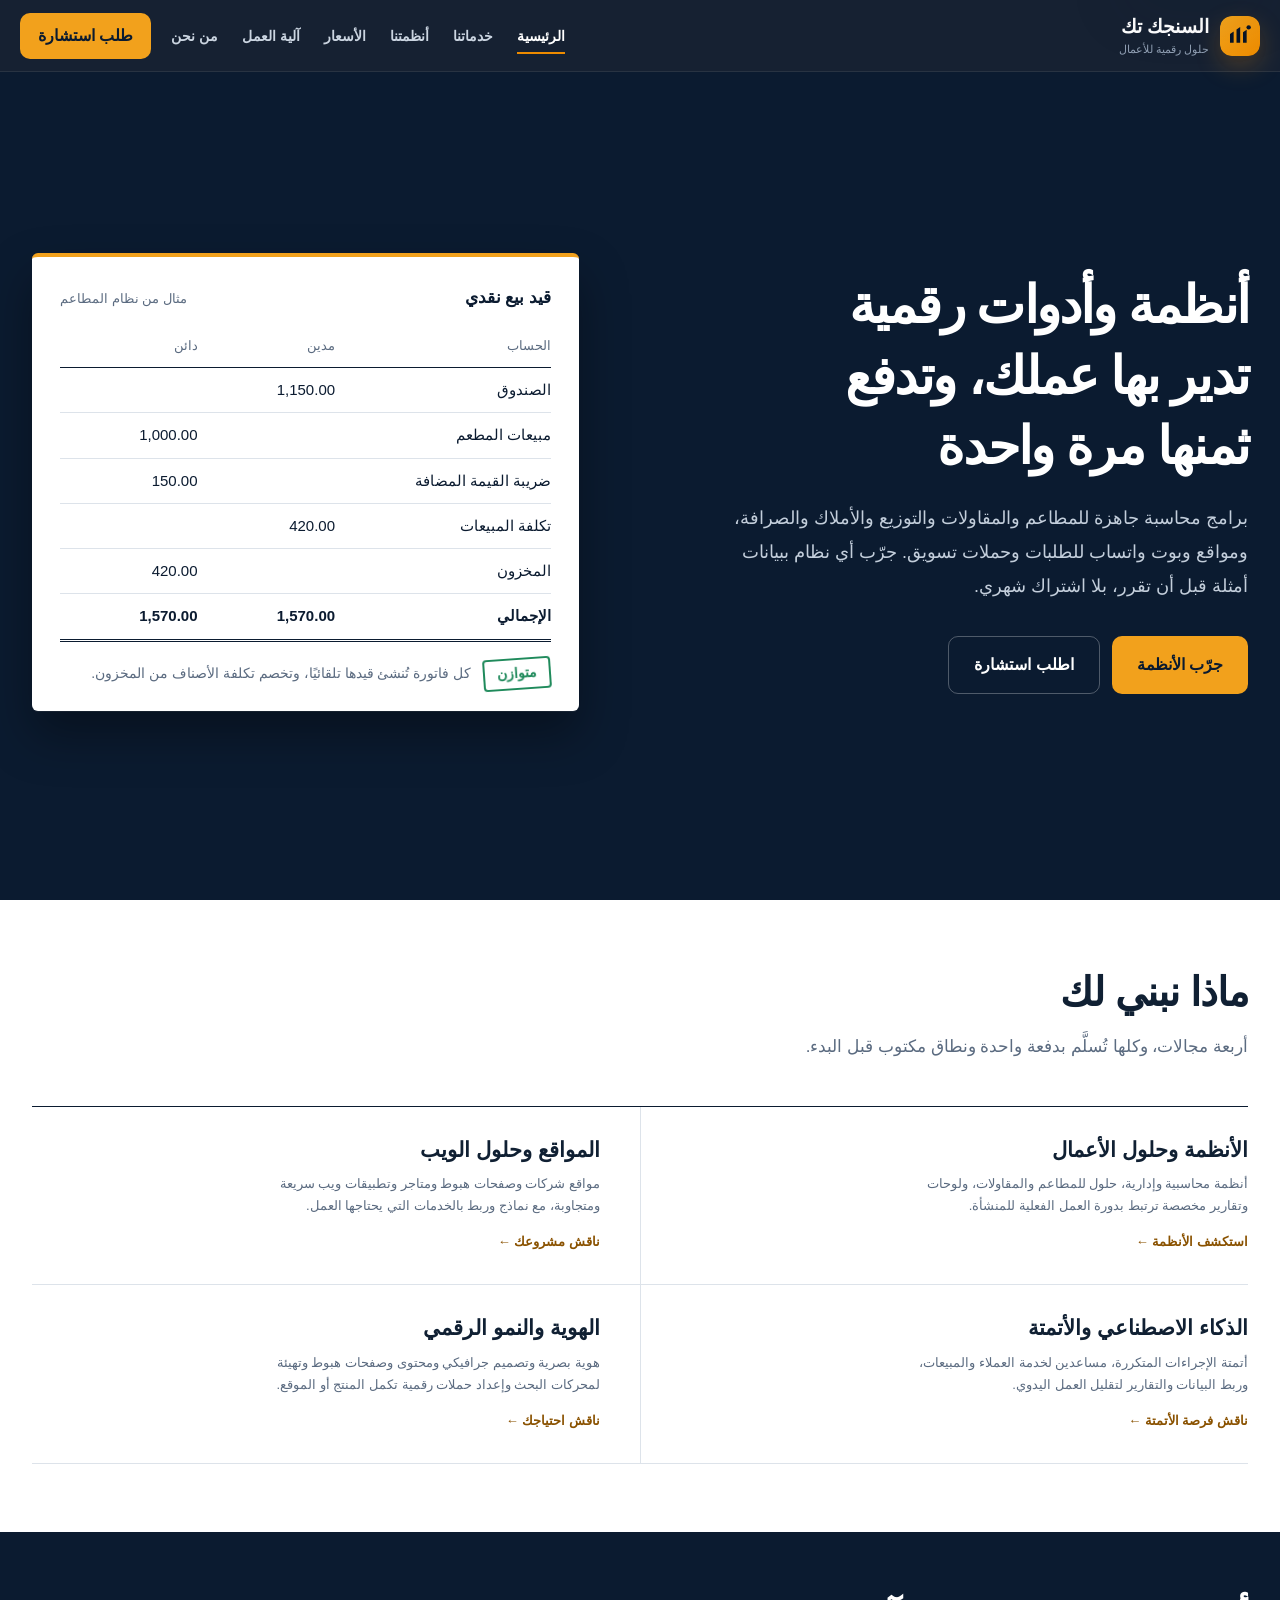
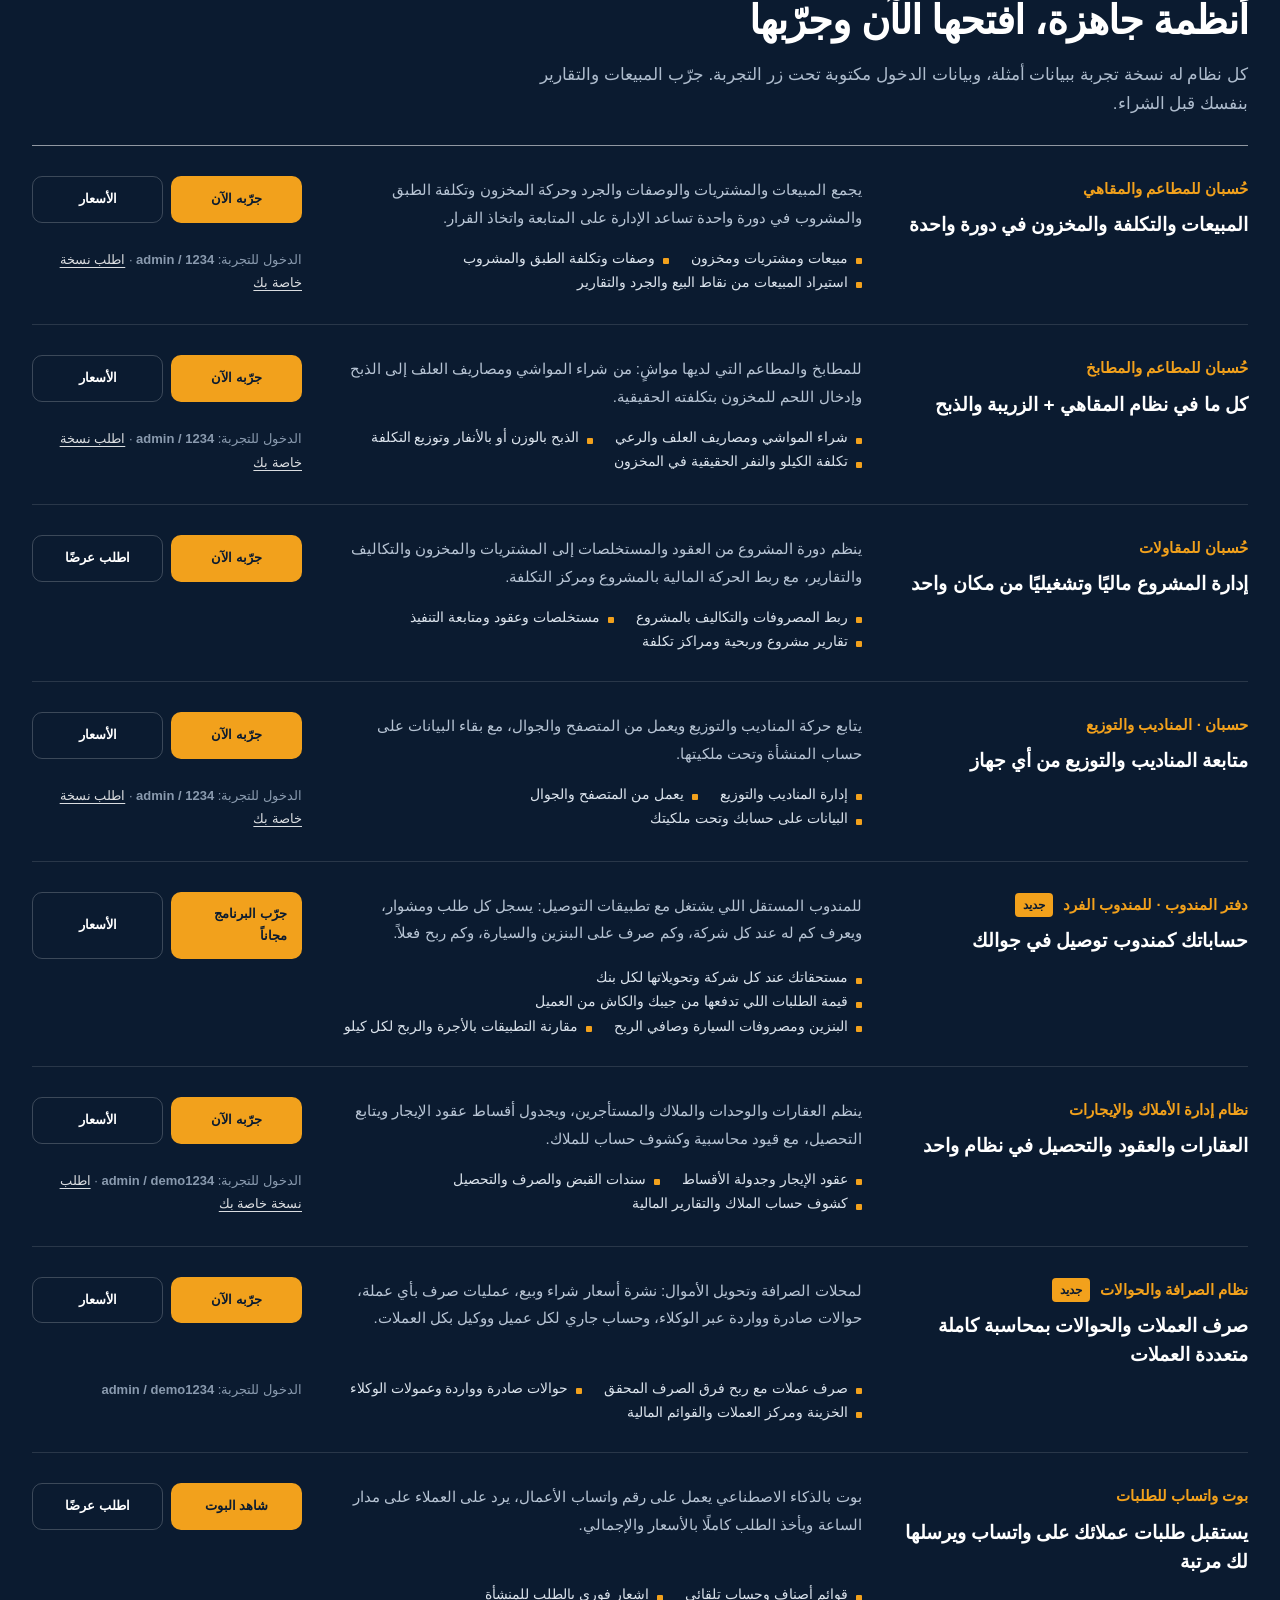
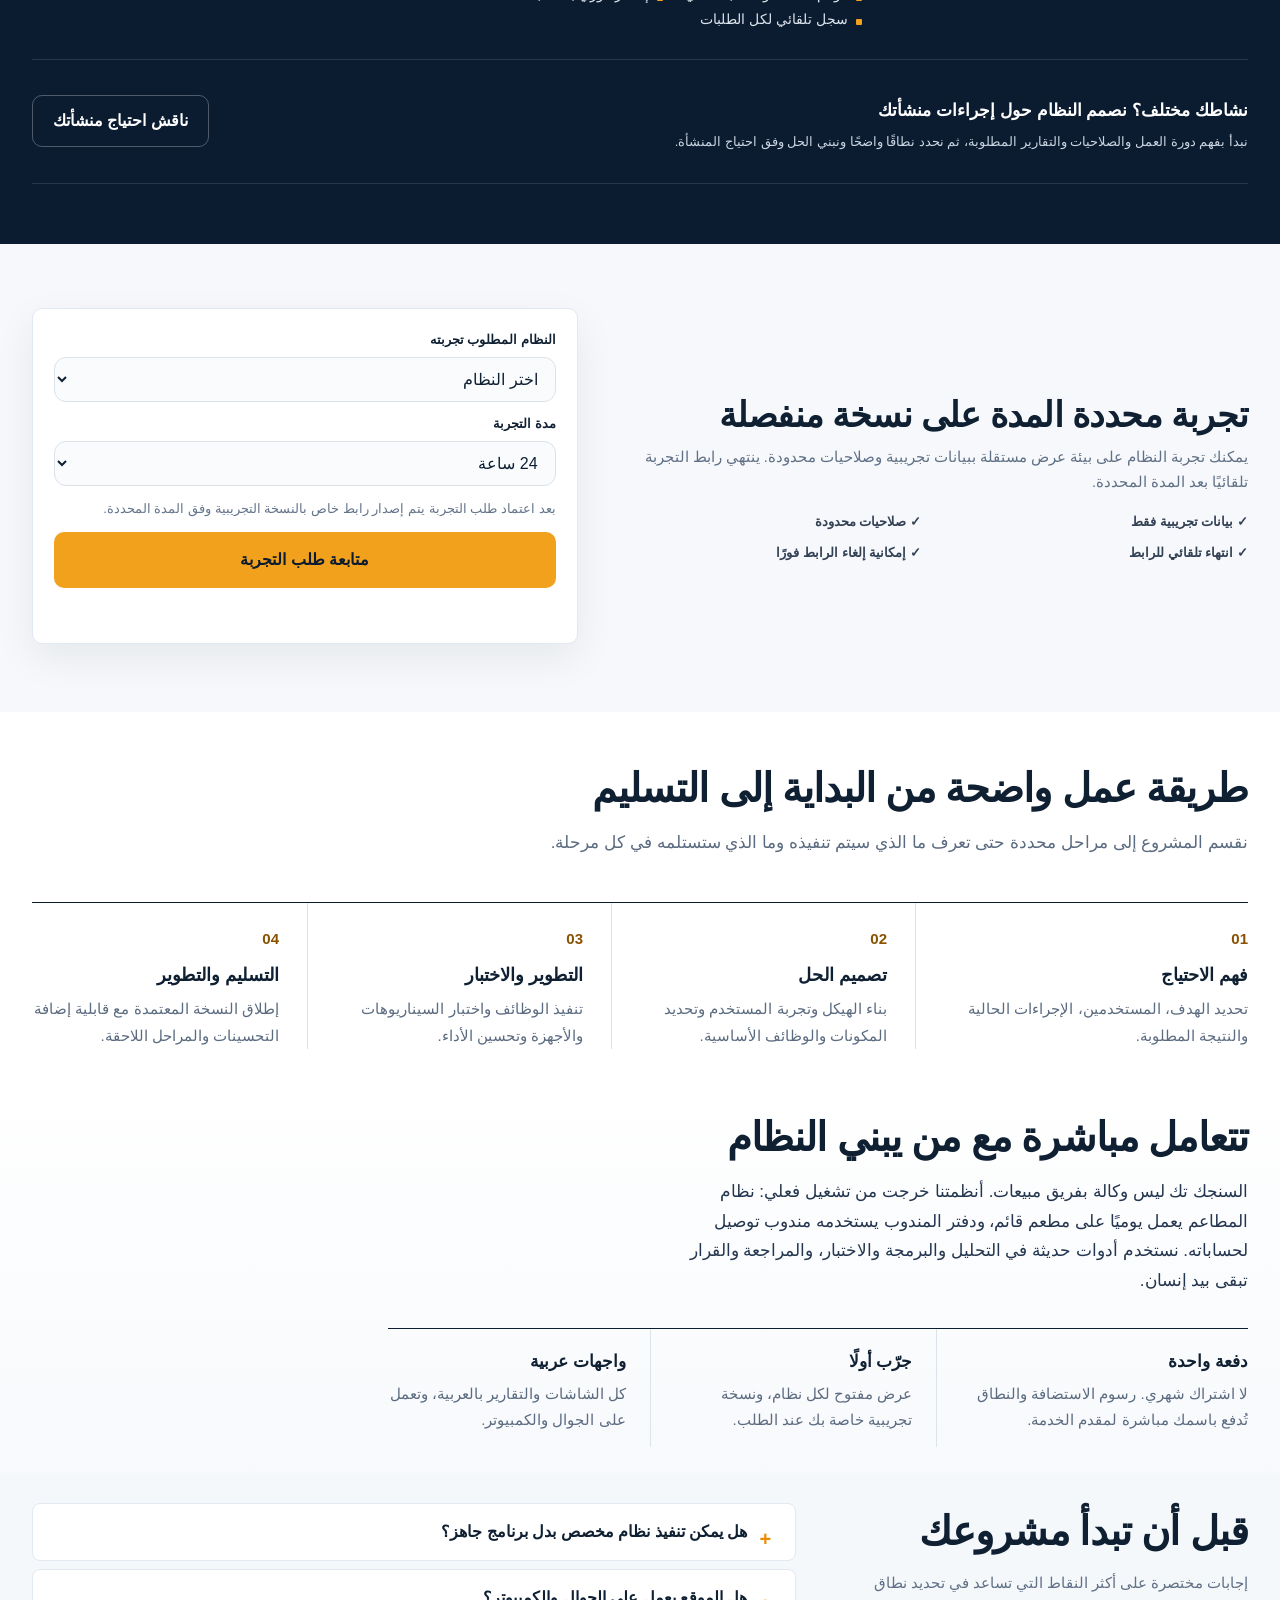
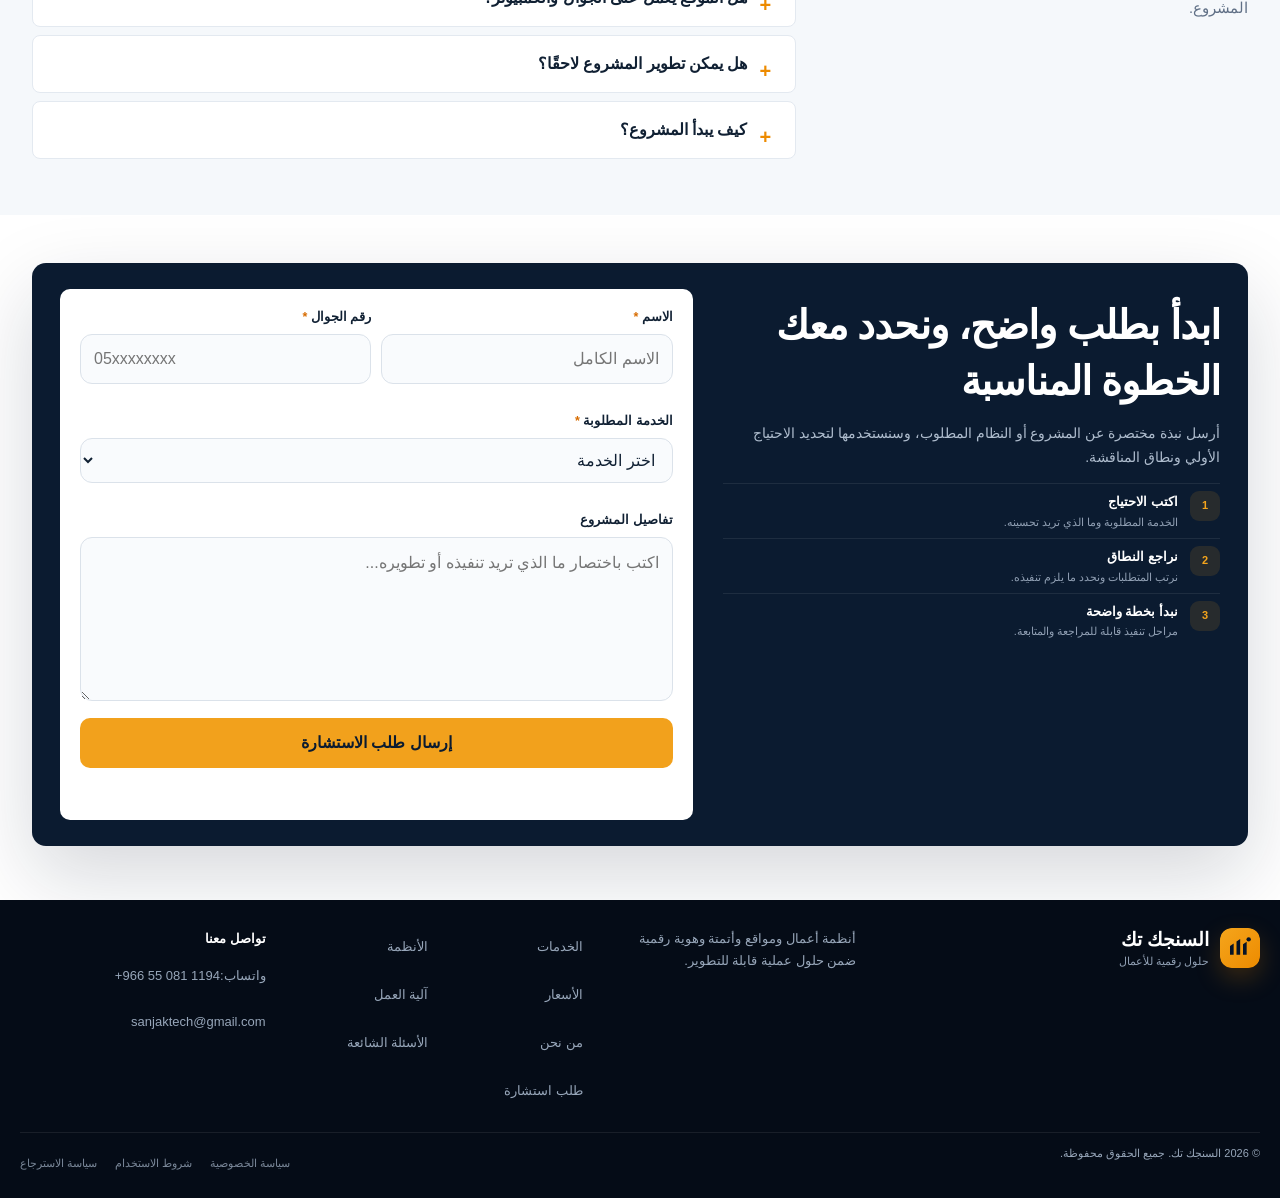
==== index.html @ 305f72f5 "تحسين الصفحة الرئيسية: فهرس أنظمة مرتب، خط زمني لآلية العمل، وتذييل كامل - الأنظمة صارت قائمة بأسطر " ====
<!doctype html>
<html lang="ar" dir="rtl">
<head>
  <meta charset="utf-8">
  <meta name="viewport" content="width=device-width, initial-scale=1, viewport-fit=cover">
  <meta name="theme-color" content="#081426">
  <meta name="color-scheme" content="light">
  <meta name="description" content="أنظمة محاسبية للمطاعم والمقاولات والمناديب، مواقع، بوت واتساب، وهوية بصرية للمنشآت في السعودية والخليج. دفعة واحدة بدون اشتراك شهري. اطلب استشارة.">
  <meta name="robots" content="index,follow,max-image-preview:large">
  <meta name="referrer" content="strict-origin-when-cross-origin">
  <meta http-equiv="Content-Security-Policy" content="default-src 'self'; base-uri 'self'; object-src 'none'; frame-src https://script.google.com https://script.googleusercontent.com; img-src 'self' data: https://*.google-analytics.com https://*.googletagmanager.com; style-src 'self'; script-src 'self' https://www.googletagmanager.com; connect-src 'self' https://*.google-analytics.com https://*.analytics.google.com https://*.googletagmanager.com https://formspree.io https://script.google.com https://script.googleusercontent.com; form-action 'self' https://formspree.io https://script.google.com; upgrade-insecure-requests">

  <meta property="og:locale" content="ar_SA">
  <meta property="og:type" content="website">
  <meta property="og:title" content="أنظمة محاسبية ومواقع للمنشآت بدون اشتراك | السنجك تك">
  <meta property="og:description" content="أنظمة أعمال ومواقع وأتمتة وحلول رقمية مصممة حول احتياج منشأتك.">
  <meta property="og:site_name" content="السنجك تك">

  <title>أنظمة محاسبية ومواقع للمنشآت بدون اشتراك | السنجك تك</title>
  <link rel="icon" href="data:image/svg+xml,%3Csvg xmlns='http://www.w3.org/2000/svg' viewBox='0 0 64 64'%3E%3Crect width='64' height='64' rx='16' fill='%23081426'/%3E%3Cpath d='M18 44V30l6-4v18h-6Z' fill='%23f5a51c'/%3E%3Cpath d='M28 44V24l6-4v24h-6Z' fill='%23f5a51c'/%3E%3Cpath d='M38 44V28l6-4v20h-6Z' fill='%23f5a51c'/%3E%3Ccircle cx='46' cy='19' r='3.4' fill='%23f5a51c'/%3E%3C/svg%3E">
  <link rel="stylesheet" href="styles.css">
  <link rel="stylesheet" href="home.css">
  <link rel="canonical" href="https://sanjaktech.com/">
  <meta property="og:url" content="https://sanjaktech.com/">
  <meta property="og:image" content="https://sanjaktech.com/store-files/og-image.jpg">
  <meta property="og:image:width" content="1200">
  <meta property="og:image:height" content="630">
  <meta name="twitter:card" content="summary_large_image">
  <script type="application/ld+json">{"@context": "https://schema.org", "@type": "Organization", "@id": "https://sanjaktech.com/#org", "name": "السنجك تك", "alternateName": "Sanjak Tech", "url": "https://sanjaktech.com/", "logo": "https://sanjaktech.com/store-files/logo.png", "email": "sanjaktech@gmail.com", "telephone": "+966550811194", "areaServed": [{"@type": "Country", "name": "السعودية"}, {"@type": "Place", "name": "دول الخليج العربي"}], "knowsLanguage": "ar"}</script>
  <script type="application/ld+json">{"@context": "https://schema.org", "@type": "FAQPage", "mainEntity": [{"@type": "Question", "name": "هل يمكن تنفيذ نظام مخصص بدل برنامج جاهز؟", "acceptedAnswer": {"@type": "Answer", "text": "نعم. يتم تحديد الوظائف المطلوبة بناءً على دورة العمل الفعلية، ثم تصميم النظام وفق تلك المتطلبات بدل إضافة وظائف لا تحتاجها المنشأة."}}, {"@type": "Question", "name": "هل الموقع يعمل على الجوال والكمبيوتر؟", "acceptedAnswer": {"@type": "Answer", "text": "نعم. نصمم الواجهات لتعمل بصورة متجاوبة على الجوال والكمبيوتر والأجهزة اللوحية، مع اختبار تجربة الاستخدام على أحجام الشاشات المختلفة."}}, {"@type": "Question", "name": "هل يمكن تطوير المشروع لاحقًا؟", "acceptedAnswer": {"@type": "Answer", "text": "نعم. يتم تنظيم المشروع بحيث يمكن إضافة وظائف ومراحل جديدة عند نمو العمل أو تغير الاحتياج."}}, {"@type": "Question", "name": "كيف يبدأ المشروع؟", "acceptedAnswer": {"@type": "Answer", "text": "يبدأ بتحديد الهدف والمتطلبات الأساسية، ثم يتم الاتفاق على نطاق واضح قبل مرحلة التصميم والتنفيذ."}}]}</script>
  <script async src="https://www.googletagmanager.com/gtag/js?id=G-R4CYBJ6Y34"></script>
  <script src="analytics.js"></script>
</head>
<body>
  <a class="skip-link" href="#main">تجاوز إلى المحتوى</a>

  <header class="site-header" id="siteHeader">
    <div class="container nav-wrap">
      <a class="brand" href="#home" aria-label="السنجك تك - الصفحة الرئيسية">
        <svg class="brand-mark" viewBox="0 0 48 48" aria-hidden="true" focusable="false">
          <rect width="48" height="48" rx="13" fill="url(#eamarLogoHeader)"/>
          <path d="M12 32V21.5L16.4 18.6V32H12Z" fill="#081426"/>
          <path d="M19.8 32V16.2L24.2 13.2V32H19.8Z" fill="#081426"/>
          <path d="M27.6 32V19.4L32 16.4V32H27.6Z" fill="#081426"/>
          <circle cx="34.4" cy="13.6" r="2.6" fill="#081426"/>
          <defs>
            <linearGradient id="eamarLogoHeader" x1="0" y1="0" x2="48" y2="48" gradientUnits="userSpaceOnUse">
              <stop stop-color="#f5a51c"/>
              <stop offset="1" stop-color="#ed8b00"/>
            </linearGradient>
          </defs>
        </svg>
        <span class="brand-copy"><strong>السنجك تك</strong><small>حلول رقمية للأعمال</small></span>
      </a>

      <nav class="desktop-nav" aria-label="التنقل الرئيسي">
        <a href="#home" data-nav="home">الرئيسية</a>
        <a href="#services" data-nav="services">خدماتنا</a>
        <a href="#systems" data-nav="systems">أنظمتنا</a>
        <a href="store.html">الأسعار</a>
        <a href="#process" data-nav="process">آلية العمل</a>
        <a href="#about" data-nav="about">من نحن</a>
      </nav>

      <a class="btn btn-primary desktop-cta" href="#consultation">طلب استشارة</a>

      <button class="menu-btn" id="menuBtn" type="button" aria-label="فتح القائمة" aria-expanded="false" aria-controls="mobileMenu">
        <span></span><span></span><span></span>
      </button>
    </div>

    <nav id="mobileMenu" class="mobile-nav" aria-label="تنقل الجوال" hidden>
      <a href="#home" data-nav="home">الرئيسية</a>
      <a href="#services" data-nav="services">خدماتنا</a>
      <a href="#systems" data-nav="systems">أنظمتنا</a>
      <a href="store.html">الأسعار</a>
      <a href="#process" data-nav="process">آلية العمل</a>
      <a href="#about" data-nav="about">من نحن</a>
      <a class="btn btn-primary" href="#consultation">طلب استشارة</a>
    </nav>
  </header>

  <main id="main">
    <section class="hero hx" id="home" data-view="home" aria-labelledby="hero-title">
      <div class="container hx-grid">
        <div class="hx-copy">
          <h1 id="hero-title">أنظمة وأدوات رقمية تدير بها عملك، وتدفع ثمنها مرة واحدة</h1>
          <p>برامج محاسبة جاهزة للمطاعم والمقاولات والتوزيع والأملاك والصرافة، ومواقع وبوت واتساب للطلبات وحملات تسويق. جرّب أي نظام ببيانات أمثلة قبل أن تقرر، بلا اشتراك شهري.</p>
          <div class="hx-actions">
            <a class="btn btn-primary btn-lg" href="#systems">جرّب الأنظمة</a>
            <a class="btn btn-ghost btn-lg" href="#consultation">اطلب استشارة</a>
          </div>
        </div>
        <figure class="ledger" aria-label="مثال على قيد بيع نقدي في نظام المطاعم">
          <figcaption class="ledger-head">
            <span class="ledger-title">قيد بيع نقدي</span>
            <span class="ledger-ref">مثال من نظام المطاعم</span>
          </figcaption>
          <table class="ledger-table">
            <thead><tr><th scope="col">الحساب</th><th scope="col">مدين</th><th scope="col">دائن</th></tr></thead>
            <tbody>
              <tr><td>الصندوق</td><td>1,150.00</td><td></td></tr>
              <tr><td>مبيعات المطعم</td><td></td><td>1,000.00</td></tr>
              <tr><td>ضريبة القيمة المضافة</td><td></td><td>150.00</td></tr>
              <tr><td>تكلفة المبيعات</td><td>420.00</td><td></td></tr>
              <tr><td>المخزون</td><td></td><td>420.00</td></tr>
            </tbody>
            <tfoot><tr><th scope="row">الإجمالي</th><td>1,570.00</td><td>1,570.00</td></tr></tfoot>
          </table>
          <p class="ledger-note"><span class="ledger-stamp">متوازن</span>كل فاتورة تُنشئ قيدها تلقائيًا، وتخصم تكلفة الأصناف من المخزون.</p>
        </figure>
      </div>
    </section>

    <section class="section section-soft" id="services" data-view="services" aria-labelledby="services-title">
      <div class="container">
        <div class="section-heading">
          <h2 id="services-title">ماذا نبني لك</h2>
          <p>أربعة مجالات، وكلها تُسلَّم بدفعة واحدة ونطاق مكتوب قبل البدء.</p>
        </div>

        <div class="services-grid">
          <article class="service-card">
            <h3>الأنظمة وحلول الأعمال</h3>
            <p>أنظمة محاسبية وإدارية، حلول للمطاعم والمقاولات، ولوحات وتقارير مخصصة ترتبط بدورة العمل الفعلية للمنشأة.</p>
            <a href="#systems">استكشف الأنظمة <span aria-hidden="true">←</span></a>
          </article>
          <article class="service-card">
            <h3>المواقع وحلول الويب</h3>
            <p>مواقع شركات وصفحات هبوط ومتاجر وتطبيقات ويب سريعة ومتجاوبة، مع نماذج وربط بالخدمات التي يحتاجها العمل.</p>
            <a href="#consultation">ناقش مشروعك <span aria-hidden="true">←</span></a>
          </article>
          <article class="service-card">
            <h3>الذكاء الاصطناعي والأتمتة</h3>
            <p>أتمتة الإجراءات المتكررة، مساعدين لخدمة العملاء والمبيعات، وربط البيانات والتقارير لتقليل العمل اليدوي.</p>
            <a href="#consultation">ناقش فرصة الأتمتة <span aria-hidden="true">←</span></a>
          </article>
          <article class="service-card">
            <h3>الهوية والنمو الرقمي</h3>
            <p>هوية بصرية وتصميم جرافيكي ومحتوى وصفحات هبوط وتهيئة لمحركات البحث وإعداد حملات رقمية تكمل المنتج أو الموقع.</p>
            <a href="#consultation">ناقش احتياجك <span aria-hidden="true">←</span></a>
          </article>
        </div>
      </div>
    </section>

    <section class="section dark-section" id="systems" data-view="systems" aria-labelledby="systems-title">
      <div class="container">
        <div class="section-heading light-heading">
          <h2 id="systems-title">أنظمة جاهزة، افتحها الآن وجرّبها</h2>
          <p>كل نظام له نسخة تجربة ببيانات أمثلة، وبيانات الدخول مكتوبة تحت زر التجربة. جرّب المبيعات والتقارير بنفسك قبل الشراء.</p>
        </div>

        <div class="systems-grid systems-grid-ready">

          <article class="system-card system-card-ready">
            <div class="system-card-head">
              <span class="system-kicker">حُسبان للمطاعم والمقاهي</span>
            </div>
            <h3>المبيعات والتكلفة والمخزون في دورة واحدة</h3>
            <p>يجمع المبيعات والمشتريات والوصفات والجرد وحركة المخزون وتكلفة الطبق والمشروب في دورة واحدة تساعد الإدارة على المتابعة واتخاذ القرار.</p>
            <ul>
              <li>مبيعات ومشتريات ومخزون</li>
              <li>وصفات وتكلفة الطبق والمشروب</li>
              <li>استيراد المبيعات من نقاط البيع والجرد والتقارير</li>
            </ul>
            <div class="system-actions">
              <a class="btn btn-primary" href="https://script.google.com/macros/s/AKfycbxArWRh72u6wqfm6PaH0T5X0dD4GQx90vS5pixncerapzP_ICIFHB_ulTT2svrFmVgg/exec?demoToken=d91c993f9b04019f8b8b9a0ef5a1943be07af2d46898ebbadb1899386853d5ac" target="_blank" rel="noopener">جرّبه الآن</a>
              <a class="btn btn-outline" href="store.html#systems-pricing">الأسعار</a>
            </div>
            <p class="open-demo-note">الدخول للتجربة: <bdi dir="ltr"><b>admin / 1234</b></bdi> · <a href="#demo-access" class="demo-request" data-demo-system="restaurant-cafe">اطلب نسخة خاصة بك</a></p>
          </article>

          <article class="system-card system-card-ready">
            <div class="system-card-head">
              <span class="system-kicker">حُسبان للمطاعم والمطابخ</span>
            </div>
            <h3>كل ما في نظام المقاهي + الزريبة والذبح</h3>
            <p>للمطابخ والمطاعم التي لديها مواشٍ: من شراء المواشي ومصاريف العلف إلى الذبح وإدخال اللحم للمخزون بتكلفته الحقيقية.</p>
            <ul>
              <li>شراء المواشي ومصاريف العلف والرعي</li>
              <li>الذبح بالوزن أو بالأنفار وتوزيع التكلفة</li>
              <li>تكلفة الكيلو والنفر الحقيقية في المخزون</li>
            </ul>
            <div class="system-actions">
              <a class="btn btn-primary" href="https://script.google.com/macros/s/AKfycbxArWRh72u6wqfm6PaH0T5X0dD4GQx90vS5pixncerapzP_ICIFHB_ulTT2svrFmVgg/exec?demoToken=327007d44b3cf782b9d3fd67e55f358aa5a68bd6cb3fdbc9d582607c1c44d2d2" target="_blank" rel="noopener">جرّبه الآن</a>
              <a class="btn btn-outline" href="store.html#systems-pricing">الأسعار</a>
            </div>
            <p class="open-demo-note">الدخول للتجربة: <bdi dir="ltr"><b>admin / 1234</b></bdi> · <a href="#demo-access" class="demo-request" data-demo-system="restaurant">اطلب نسخة خاصة بك</a></p>
          </article>

          <article class="system-card system-card-ready">
            <div class="system-card-head">
              <span class="system-kicker">حُسبان للمقاولات</span>
            </div>
            <h3>إدارة المشروع ماليًا وتشغيليًا من مكان واحد</h3>
            <p>ينظم دورة المشروع من العقود والمستخلصات إلى المشتريات والمخزون والتكاليف والتقارير، مع ربط الحركة المالية بالمشروع ومركز التكلفة.</p>
            <ul>
              <li>ربط المصروفات والتكاليف بالمشروع</li>
              <li>مستخلصات وعقود ومتابعة التنفيذ</li>
              <li>تقارير مشروع وربحية ومراكز تكلفة</li>
            </ul>
            <div class="system-actions">
              <a class="btn btn-primary" href="/try/muqawalat/">جرّبه الآن</a>
              <a class="btn btn-outline" href="#consultation">اطلب عرضًا</a>
            </div>
          </article>

          <article class="system-card system-card-ready">
            <div class="system-card-head">
              <span class="system-kicker">حسبان · المناديب والتوزيع</span>
            </div>
            <h3>متابعة المناديب والتوزيع من أي جهاز</h3>
            <p>يتابع حركة المناديب والتوزيع ويعمل من المتصفح والجوال، مع بقاء البيانات على حساب المنشأة وتحت ملكيتها.</p>
            <ul>
              <li>إدارة المناديب والتوزيع</li>
              <li>يعمل من المتصفح والجوال</li>
              <li>البيانات على حسابك وتحت ملكيتك</li>
            </ul>
            <div class="system-actions">
              <a class="btn btn-primary" href="https://script.google.com/macros/s/AKfycbyXqBjZFYX_xv0D9qLLPnta4K4T88Ul_C9mqfCV6mcG3LrYjmt0I2rhHLSuBpyeIpQc/exec?demoToken=a00a017b442832b258b6453e68afa9c61937f5160741b7461e703e5df79d2810" target="_blank" rel="noopener">جرّبه الآن</a>
              <a class="btn btn-outline" href="store.html#systems-pricing">الأسعار</a>
            </div>
            <p class="open-demo-note">الدخول للتجربة: <bdi dir="ltr"><b>admin / 1234</b></bdi> · <a href="#demo-access" class="demo-request" data-demo-system="hesban">اطلب نسخة خاصة بك</a></p>
          </article>

          <article class="system-card system-card-ready" id="dafter-mandoob">
            <div class="system-card-head">
              <span class="system-kicker">دفتر المندوب · للمندوب الفرد</span>
              <span class="status-badge status-new">جديد</span>
            </div>
            <h3>حساباتك كمندوب توصيل في جوالك</h3>
            <p>للمندوب المستقل اللي يشتغل مع تطبيقات التوصيل: يسجل كل طلب ومشوار، ويعرف كم له عند كل شركة، وكم صرف على البنزين والسيارة، وكم ربح فعلاً.</p>
            <ul>
              <li>مستحقاتك عند كل شركة وتحويلاتها لكل بنك</li>
              <li>قيمة الطلبات اللي تدفعها من جيبك والكاش من العميل</li>
              <li>البنزين ومصروفات السيارة وصافي الربح</li>
              <li>مقارنة التطبيقات بالأجرة والربح لكل كيلو</li>
            </ul>
            <div class="system-actions">
              <a class="btn btn-primary" href="/try/mandoob/">جرّب البرنامج مجاناً</a>
              <a class="btn btn-outline" href="store.html#systems-pricing">الأسعار</a>
            </div>
          </article>

          <article class="system-card system-card-ready">
            <div class="system-card-head">
              <span class="system-kicker">نظام إدارة الأملاك والإيجارات</span>
            </div>
            <h3>العقارات والعقود والتحصيل في نظام واحد</h3>
            <p>ينظم العقارات والوحدات والملاك والمستأجرين، ويجدول أقساط عقود الإيجار ويتابع التحصيل، مع قيود محاسبية وكشوف حساب للملاك.</p>
            <ul>
              <li>عقود الإيجار وجدولة الأقساط</li>
              <li>سندات القبض والصرف والتحصيل</li>
              <li>كشوف حساب الملاك والتقارير المالية</li>
            </ul>
            <div class="system-actions">
              <a class="btn btn-primary" href="https://script.google.com/macros/s/AKfycbw_4XAYCPAav3L6p-7e4wcH6fi-9ftSYCti_9Gf0BouINMbDtCMCt1yjOsH7Wx-YONQ/exec?demoToken=318dd178d81f959d31748d38e18b0e8050b63c82719fee362c70a2920c804fcb" target="_blank" rel="noopener">جرّبه الآن</a>
              <a class="btn btn-outline" href="store.html#systems-pricing">الأسعار</a>
            </div>
            <p class="open-demo-note">الدخول للتجربة: <bdi dir="ltr"><b>admin / demo1234</b></bdi> · <a href="#demo-access" class="demo-request" data-demo-system="amlak">اطلب نسخة خاصة بك</a></p>
          </article>

          <article class="system-card system-card-ready" id="sarrafa">
            <div class="system-card-head">
              <span class="system-kicker">نظام الصرافة والحوالات</span>
              <span class="status-badge status-new">جديد</span>
            </div>
            <h3>صرف العملات والحوالات بمحاسبة كاملة متعددة العملات</h3>
            <p>لمحلات الصرافة وتحويل الأموال: نشرة أسعار شراء وبيع، عمليات صرف بأي عملة، حوالات صادرة وواردة عبر الوكلاء، وحساب جاري لكل عميل ووكيل بكل العملات.</p>
            <ul>
              <li>صرف عملات مع ربح فرق الصرف المحقق</li>
              <li>حوالات صادرة وواردة وعمولات الوكلاء</li>
              <li>الخزينة ومركز العملات والقوائم المالية</li>
            </ul>
            <div class="system-actions">
              <a class="btn btn-primary" href="https://script.google.com/macros/s/AKfycbxA9Ck3ezJRiE4ItNfO6UFE5PUjR-zG24wKZRD6Cmt4nMmXmQjfcRVeAecVzBSpDWQ9pg/exec" target="_blank" rel="noopener">جرّبه الآن</a>
              <a class="btn btn-outline" href="store.html#sarrafa">الأسعار</a>
            </div>
            <p class="open-demo-note">الدخول للتجربة: <bdi dir="ltr"><b>admin / demo1234</b></bdi></p>
          </article>
          <article class="system-card system-card-ready">
            <div class="system-card-head">
              <span class="system-kicker">بوت واتساب للطلبات</span>
            </div>
            <h3>يستقبل طلبات عملائك على واتساب ويرسلها لك مرتبة</h3>
            <p>بوت بالذكاء الاصطناعي يعمل على رقم واتساب الأعمال، يرد على العملاء على مدار الساعة ويأخذ الطلب كاملًا بالأسعار والإجمالي.</p>
            <ul>
              <li>قوائم أصناف وحساب تلقائي</li>
              <li>إشعار فوري بالطلب للمنشأة</li>
              <li>سجل تلقائي لكل الطلبات</li>
            </ul>
            <div class="system-actions">
              <a class="btn btn-primary" href="store.html#whatsapp-bot">شاهد البوت</a>
              <a class="btn btn-outline" href="#consultation">اطلب عرضًا</a>
            </div>
          </article>
        </div>

        <div class="custom-solutions-callout">
          <div>
            <span class="system-kicker">حلول مخصصة</span>
            <h3>نشاطك مختلف؟ نصمم النظام حول إجراءات منشأتك</h3>
            <p>نبدأ بفهم دورة العمل والصلاحيات والتقارير المطلوبة، ثم نحدد نطاقًا واضحًا ونبني الحل وفق احتياج المنشأة.</p>
          </div>
          <a class="btn btn-ghost" href="#consultation">ناقش احتياج منشأتك</a>
        </div>
      </div>
    </section>

    <section class="section demo-section" id="demo-access" data-view="demo-access" aria-labelledby="demo-title">
      <div class="container demo-layout">
        <div class="demo-copy">
          <h2 id="demo-title">تجربة محددة المدة على نسخة منفصلة</h2>
          <p>يمكنك تجربة النظام على بيئة عرض مستقلة ببيانات تجريبية وصلاحيات محدودة. ينتهي رابط التجربة تلقائيًا بعد المدة المحددة.</p>
          <div class="demo-points">
            <span>✓ بيانات تجريبية فقط</span>
            <span>✓ صلاحيات محدودة</span>
            <span>✓ انتهاء تلقائي للرابط</span>
            <span>✓ إمكانية إلغاء الرابط فورًا</span>
          </div>
        </div>
        <form class="demo-form" id="demoRequestForm" novalidate>
          <div class="field">
            <label for="demoSystem">النظام المطلوب تجربته</label>
            <select id="demoSystem" name="demoSystem" required>
              <option value="">اختر النظام</option>
              <option value="restaurant-cafe">حُسبان للمطاعم والمقاهي</option>
              <option value="restaurant">حُسبان للمطاعم والمطابخ (مع الزريبة والذبح)</option>
              <option value="construction">حُسبان للمقاولات</option>
              <option value="hesban">حسبان · المناديب والتوزيع</option>
              <option value="dafter">دفتر المندوب · للمندوب الفرد</option>
              <option value="amlak">نظام إدارة الأملاك والإيجارات</option>
              <option value="sarrafa">نظام الصرافة والحوالات</option>
            </select>
          </div>
          <div class="field">
            <label for="demoDuration">مدة التجربة</label>
            <select id="demoDuration" name="demoDuration" required>
              <option value="24">24 ساعة</option>
              <option value="72">3 أيام</option>
              <option value="168">7 أيام</option>
            </select>
          </div>
          <p class="demo-form-note">بعد اعتماد طلب التجربة يتم إصدار رابط خاص بالنسخة التجريبية وفق المدة المحددة.</p>
          <button class="btn btn-primary btn-lg full-width" type="submit" id="demoContinueBtn">متابعة طلب التجربة</button>
          <p id="demoFormMsg" class="form-message" role="status" aria-live="polite"></p>
        </form>
      </div>
    </section>

    <section class="section" id="process" data-view="process" aria-labelledby="process-title">
      <div class="container">
        <div class="section-heading">
          <h2 id="process-title">طريقة عمل واضحة من البداية إلى التسليم</h2>
          <p>نقسم المشروع إلى مراحل محددة حتى تعرف ما الذي سيتم تنفيذه وما الذي ستستلمه في كل مرحلة.</p>
        </div>
        <ol class="process-grid">
          <li><span>01</span><h3>فهم الاحتياج</h3><p>تحديد الهدف، المستخدمين، الإجراءات الحالية والنتيجة المطلوبة.</p></li>
          <li><span>02</span><h3>تصميم الحل</h3><p>بناء الهيكل وتجربة المستخدم وتحديد المكونات والوظائف الأساسية.</p></li>
          <li><span>03</span><h3>التطوير والاختبار</h3><p>تنفيذ الوظائف واختبار السيناريوهات والأجهزة وتحسين الأداء.</p></li>
          <li><span>04</span><h3>التسليم والتطوير</h3><p>إطلاق النسخة المعتمدة مع قابلية إضافة التحسينات والمراحل اللاحقة.</p></li>
        </ol>
      </div>
    </section>

    <section class="section about-section" id="about" data-view="about" aria-labelledby="about-title">
      <div class="container about-grid">
        <div class="about-copy">
          <h2 id="about-title">تتعامل مباشرة مع من يبني النظام</h2>
          <p>السنجك تك ليس وكالة بفريق مبيعات. أنظمتنا خرجت من تشغيل فعلي: نظام المطاعم يعمل يوميًا على مطعم قائم، ودفتر المندوب يستخدمه مندوب توصيل لحساباته. نستخدم أدوات حديثة في التحليل والبرمجة والاختبار، والمراجعة والقرار تبقى بيد إنسان.</p>
          <dl class="principles">
            <div><dt>دفعة واحدة</dt><dd>لا اشتراك شهري. رسوم الاستضافة والنطاق تُدفع باسمك مباشرة لمقدم الخدمة.</dd></div>
            <div><dt>جرّب أولًا</dt><dd>عرض مفتوح لكل نظام، ونسخة تجريبية خاصة بك عند الطلب.</dd></div>
            <div><dt>واجهات عربية</dt><dd>كل الشاشات والتقارير بالعربية، وتعمل على الجوال والكمبيوتر.</dd></div>
          </dl>
        </div>
      </div>
    </section>

    <section class="section faq-section" id="faq" data-view="faq" aria-labelledby="faq-title">
      <div class="container faq-layout">
        <div class="faq-intro">
          <h2 id="faq-title">قبل أن تبدأ مشروعك</h2>
          <p>إجابات مختصرة على أكثر النقاط التي تساعد في تحديد نطاق المشروع.</p>
        </div>
        <div class="accordion" id="faqAccordion">
          <details>
            <summary>هل يمكن تنفيذ نظام مخصص بدل برنامج جاهز؟</summary>
            <p>نعم. يتم تحديد الوظائف المطلوبة بناءً على دورة العمل الفعلية، ثم تصميم النظام وفق تلك المتطلبات بدل إضافة وظائف لا تحتاجها المنشأة.</p>
          </details>
          <details>
            <summary>هل الموقع يعمل على الجوال والكمبيوتر؟</summary>
            <p>نعم. نصمم الواجهات لتعمل بصورة متجاوبة على الجوال والكمبيوتر والأجهزة اللوحية، مع اختبار تجربة الاستخدام على أحجام الشاشات المختلفة.</p>
          </details>
          <details>
            <summary>هل يمكن تطوير المشروع لاحقًا؟</summary>
            <p>نعم. يتم تنظيم المشروع بحيث يمكن إضافة وظائف ومراحل جديدة عند نمو العمل أو تغير الاحتياج.</p>
          </details>
          <details>
            <summary>كيف يبدأ المشروع؟</summary>
            <p>يبدأ بتحديد الهدف والمتطلبات الأساسية، ثم يتم الاتفاق على نطاق واضح قبل مرحلة التصميم والتنفيذ.</p>
          </details>
        </div>
      </div>
    </section>

    <section class="section contact-section" id="consultation" data-view="consultation" aria-labelledby="consultation-title">
      <div class="container contact-shell">
        <div class="contact-copy">
          <h2 id="consultation-title">ابدأ بطلب واضح، ونحدد معك الخطوة المناسبة</h2>
          <p>أرسل نبذة مختصرة عن المشروع أو النظام المطلوب، وسنستخدمها لتحديد الاحتياج الأولي ونطاق المناقشة.</p>
          <div class="contact-points">
            <div><span>1</span><p><strong>اكتب الاحتياج</strong><small>الخدمة المطلوبة وما الذي تريد تحسينه.</small></p></div>
            <div><span>2</span><p><strong>نراجع النطاق</strong><small>نرتب المتطلبات ونحدد ما يلزم تنفيذه.</small></p></div>
            <div><span>3</span><p><strong>نبدأ بخطة واضحة</strong><small>مراحل تنفيذ قابلة للمراجعة والمتابعة.</small></p></div>
          </div>
        </div>

        <form id="contactForm" class="contact-form" action="https://script.google.com/macros/s/AKfycbxDVCVBmQiM_3enAt0FojxHmdQ12Auoyw8a897-z334QXWnOH3ysgcRfxnnLPsVKMS1HQ/exec" method="post" novalidate>
          <div class="form-grid">
            <div class="field">
              <label for="fullName">الاسم <span aria-hidden="true">*</span></label>
              <input id="fullName" name="name" type="text" autocomplete="name" minlength="2" maxlength="80" required placeholder="الاسم الكامل">
              <small class="field-error" data-error-for="fullName"></small>
            </div>
            <div class="field">
              <label for="phone">رقم الجوال <span aria-hidden="true">*</span></label>
              <input id="phone" name="phone" type="tel" inputmode="tel" autocomplete="tel" minlength="9" maxlength="20" required placeholder="05xxxxxxxx">
              <small class="field-error" data-error-for="phone"></small>
            </div>
          </div>
          <div class="field">
            <label for="serviceType">الخدمة المطلوبة <span aria-hidden="true">*</span></label>
            <select id="serviceType" name="service" required>
              <option value="">اختر الخدمة</option>
              <option value="website">تصميم أو تطوير موقع</option>
              <option value="web">موقع أو حل ويب</option>
              <option value="automation">أتمتة وذكاء اصطناعي</option>
              <option value="erp">نظام محاسبي أو إداري</option>
              <option value="branding">هوية وتصميم جرافيكي</option>
              <option value="marketing">محتوى ونمو رقمي</option>
              <option value="other">خدمة أخرى</option>
            </select>
            <small class="field-error" data-error-for="serviceType"></small>
          </div>
          <div class="field">
            <label for="details">تفاصيل المشروع</label>
            <textarea id="details" name="details" rows="5" maxlength="2000" placeholder="اكتب باختصار ما الذي تريد تنفيذه أو تطويره..."></textarea>
          </div>
          <input id="requestType" name="request_type" type="hidden" value="consultation">
          <input id="systemField" name="system" type="hidden" value="">
          <input id="requestedDemoSystem" name="demo_system" type="hidden" value="">
          <input id="requestedDemoDuration" name="demo_duration_hours" type="hidden" value="">
          <div class="honeypot" aria-hidden="true">
            <label for="companyWebsite">اترك هذا الحقل فارغًا</label>
            <input id="companyWebsite" name="_gotcha" type="text" tabindex="-1" autocomplete="off">
          </div>
          <button type="submit" id="submitBtn" class="btn btn-primary btn-lg full-width">إرسال طلب الاستشارة</button>
          <p id="formMsg" class="form-message" role="status" aria-live="polite"></p>
        </form>
      </div>
    </section>
  </main>

  <footer class="site-footer">
    <div class="container footer-main">
      <a class="brand footer-brand" href="#home" aria-label="السنجك تك - العودة إلى الأعلى">
        <svg class="brand-mark" viewBox="0 0 48 48" aria-hidden="true" focusable="false">
          <rect width="48" height="48" rx="13" fill="url(#eamarLogoFooter)"/>
          <path d="M12 32V21.5L16.4 18.6V32H12Z" fill="#081426"/>
          <path d="M19.8 32V16.2L24.2 13.2V32H19.8Z" fill="#081426"/>
          <path d="M27.6 32V19.4L32 16.4V32H27.6Z" fill="#081426"/>
          <circle cx="34.4" cy="13.6" r="2.6" fill="#081426"/>
          <defs>
            <linearGradient id="eamarLogoFooter" x1="0" y1="0" x2="48" y2="48" gradientUnits="userSpaceOnUse">
              <stop stop-color="#f5a51c"/>
              <stop offset="1" stop-color="#ed8b00"/>
            </linearGradient>
          </defs>
        </svg>
        <span class="brand-copy"><strong>السنجك تك</strong><small>حلول رقمية للأعمال</small></span>
      </a>
      <p>أنظمة أعمال ومواقع وأتمتة وهوية رقمية ضمن حلول عملية قابلة للتطوير.</p>
      <nav aria-label="روابط التذييل">
        <a href="#services">الخدمات</a>
        <a href="#systems">الأنظمة</a>
        <a href="store.html">الأسعار</a>
        <a href="#process">آلية العمل</a>
        <a href="#about">من نحن</a>
        <a href="#faq">الأسئلة الشائعة</a>
        <a href="#consultation">طلب استشارة</a>
      </nav>
      <div class="footer-contact" aria-label="التواصل المباشر">
        <strong>تواصل معنا</strong>
        <a href="https://wa.me/966550811194" target="_blank" rel="noopener">واتساب: <bdi dir="ltr">+966 55 081 1194</bdi></a>
        <a href="mailto:sanjaktech@gmail.com">sanjaktech@gmail.com</a>
      </div>
    </div>
    <div class="container footer-bottom">
      <span>© <span id="year">2026</span> السنجك تك. جميع الحقوق محفوظة.</span>
      <span class="footer-legal"><a href="privacy.html">سياسة الخصوصية</a><a href="store-terms.html">شروط الاستخدام</a><a href="store-refund.html">سياسة الاسترجاع</a></span>
    </div>
  </footer>

  <script src="app.js" defer></script>
</body>
</html>
---- styles.css ----
/* خط الموقع: IBM Plex Sans Arabic مستضاف محليًا (رخصة OFL في fonts/OFL.txt) */
@font-face{font-family:"Plex Arabic";font-style:normal;font-weight:400;font-display:swap;src:url(/fonts/plex-arabic-400.woff2) format("woff2");unicode-range:U+0600-06FF,U+0750-077F,U+0870-088E,U+0890-0891,U+0897-08E1,U+08E3-08FF,U+200C-200E,U+2010-2011,U+204F,U+2E41,U+FB50-FDFF,U+FE70-FE74,U+FE76-FEFC}
@font-face{font-family:"Plex Arabic";font-style:normal;font-weight:400;font-display:swap;src:url(/fonts/plex-latin-400.woff2) format("woff2");unicode-range:U+0000-00FF,U+0131,U+0152-0153,U+02BB-02BC,U+02C6,U+02DA,U+02DC,U+0304,U+0308,U+0329,U+2000-206F,U+20AC,U+2122,U+2191,U+2193,U+2212,U+2215,U+FEFF,U+FFFD}
@font-face{font-family:"Plex Arabic";font-style:normal;font-weight:500;font-display:swap;src:url(/fonts/plex-arabic-500.woff2) format("woff2");unicode-range:U+0600-06FF,U+0750-077F,U+0870-088E,U+0890-0891,U+0897-08E1,U+08E3-08FF,U+200C-200E,U+2010-2011,U+204F,U+2E41,U+FB50-FDFF,U+FE70-FE74,U+FE76-FEFC}
@font-face{font-family:"Plex Arabic";font-style:normal;font-weight:500;font-display:swap;src:url(/fonts/plex-latin-500.woff2) format("woff2");unicode-range:U+0000-00FF,U+0131,U+0152-0153,U+02BB-02BC,U+02C6,U+02DA,U+02DC,U+0304,U+0308,U+0329,U+2000-206F,U+20AC,U+2122,U+2191,U+2193,U+2212,U+2215,U+FEFF,U+FFFD}
@font-face{font-family:"Plex Arabic";font-style:normal;font-weight:700;font-display:swap;src:url(/fonts/plex-arabic-700.woff2) format("woff2");unicode-range:U+0600-06FF,U+0750-077F,U+0870-088E,U+0890-0891,U+0897-08E1,U+08E3-08FF,U+200C-200E,U+2010-2011,U+204F,U+2E41,U+FB50-FDFF,U+FE70-FE74,U+FE76-FEFC}
@font-face{font-family:"Plex Arabic";font-style:normal;font-weight:700;font-display:swap;src:url(/fonts/plex-latin-700.woff2) format("woff2");unicode-range:U+0000-00FF,U+0131,U+0152-0153,U+02BB-02BC,U+02C6,U+02DA,U+02DC,U+0304,U+0308,U+0329,U+2000-206F,U+20AC,U+2122,U+2191,U+2193,U+2212,U+2215,U+FEFF,U+FFFD}
:root{
  --navy-950:#050c17;--navy-900:#081426;--navy-850:#0b1a2e;--navy-800:#10213a;
  --ink:#102033;--muted:#607086;--line:#e3e9f0;--soft:#f5f8fb;--white:#fff;
  --gold:#ed8b00;--gold-2:#f5a51c;--gold-pale:#fff6e8;--green:#22c55e;
  --radius:22px;--radius-sm:14px;--shadow:0 20px 60px rgba(10,28,52,.10);
  --container:1180px;--header-h:82px;
}
*{box-sizing:border-box}
html,body{margin:0;padding:0;width:100%;min-height:100%;}
html{scroll-behavior:smooth;scroll-padding-top:calc(var(--header-h) + 18px);background:var(--navy-900)}
body{margin:0;min-height:100vh;overflow-x:hidden;font-family:"Plex Arabic","Segoe UI",Tahoma,Arial,sans-serif;background:var(--white);color:var(--ink);line-height:1.8;-webkit-font-smoothing:antialiased;text-rendering:optimizeLegibility}
a{color:inherit;text-decoration:none}button,input,select,textarea{font:inherit}button{cursor:pointer}img,svg{max-width:100%;display:block}
::selection{background:#ffdba1;color:#1f2937}.container{width:min(var(--container),calc(100% - 40px));margin-inline:auto}
.skip-link{position:fixed;top:12px;right:12px;transform:translateY(-140%);z-index:9999;background:#fff;color:#111827;padding:10px 14px;border-radius:10px;box-shadow:var(--shadow)}.skip-link:focus{transform:none}
:focus-visible{outline:3px solid rgba(237,139,0,.42);outline-offset:3px;border-radius:6px}
.site-header{height:var(--header-h);position:sticky;top:0;inset-block-start:0;width:100%;z-index:100;background:rgba(8,20,38,.94);backdrop-filter:blur(14px);border-bottom:1px solid rgba(255,255,255,.08)}
.nav-wrap{height:100%;display:flex;align-items:center;gap:28px}.brand{display:inline-flex;align-items:center;gap:11px;margin-left:auto}.brand-mark{width:42px;height:42px;border-radius:13px;flex:none;display:block;box-shadow:0 10px 26px rgba(237,139,0,.23)}.brand-copy{display:flex;flex-direction:column;line-height:1.25}.brand-copy strong{color:#fff;font-size:20px}.brand-copy small{color:#91a0b4;font-size:11px;margin-top:4px}
.desktop-nav{display:flex;align-items:center;gap:28px;color:#c8d2df;font-size:14px;font-weight:700}.desktop-nav a{padding:10px 0;position:relative;transition:.2s}.desktop-nav a::after{content:"";position:absolute;right:0;bottom:2px;width:0;height:2px;background:var(--gold);transition:.2s}.desktop-nav a:hover,.desktop-nav a.active{color:#fff}.desktop-nav a:hover::after,.desktop-nav a.active::after{width:100%}
.btn{display:inline-flex;align-items:center;justify-content:center;gap:8px;border:0;border-radius:13px;padding:11px 20px;font-weight:800;transition:transform .2s,box-shadow .2s,background .2s,color .2s}.btn:hover{transform:translateY(-2px)}.btn-primary{background:linear-gradient(135deg,var(--gold-2),var(--gold));color:#fff;box-shadow:0 12px 28px rgba(237,139,0,.22)}.btn-primary:hover{box-shadow:0 16px 34px rgba(237,139,0,.32)}.btn-lg{padding:14px 25px;border-radius:15px}.btn-ghost{color:#fff;border:1px solid rgba(255,255,255,.18);background:rgba(255,255,255,.06)}.btn-ghost:hover{background:rgba(255,255,255,.11)}.full-width{width:100%}
.menu-btn{display:none;width:44px;height:44px;border:1px solid rgba(255,255,255,.14);background:rgba(255,255,255,.05);border-radius:12px;padding:10px}.menu-btn span{display:block;height:2px;background:#fff;margin:5px 0;border-radius:2px;transition:.2s}.mobile-nav{position:absolute;top:var(--header-h);right:0;left:0;background:#0a1728;padding:18px 20px 24px;border-top:1px solid rgba(255,255,255,.08);box-shadow:0 24px 60px rgba(0,0,0,.25)}.mobile-nav a:not(.btn){display:block;padding:12px 4px;color:#d7deea;border-bottom:1px solid rgba(255,255,255,.06)}.mobile-nav a.active:not(.btn){color:var(--gold-2)}.mobile-nav .btn{margin-top:16px;width:100%}
.hero{position:relative;overflow:hidden;background:radial-gradient(circle at 75% 20%,#142947 0,#081426 42%,#050c17 100%);color:#fff;padding:90px 0 100px}.hero::before{content:"";position:absolute;inset:0;background-image:linear-gradient(rgba(255,255,255,.025) 1px,transparent 1px),linear-gradient(90deg,rgba(255,255,255,.025) 1px,transparent 1px);background-size:46px 46px;mask-image:linear-gradient(to bottom,#000,transparent 85%)}.hero-glow{position:absolute;border-radius:50%;filter:blur(20px);opacity:.4}.hero-glow-one{width:420px;height:420px;background:rgba(237,139,0,.12);left:-180px;top:-150px}.hero-glow-two{width:320px;height:320px;background:rgba(33,120,255,.12);right:26%;bottom:-180px}.hero-grid{position:relative;display:grid;grid-template-columns:1.03fr .97fr;gap:72px;align-items:center}.eyebrow,.section-kicker{display:inline-flex;align-items:center;gap:9px;color:var(--gold-2);font-size:13px;font-weight:900;letter-spacing:.02em}.eyebrow{padding:8px 13px;border:1px solid rgba(245,165,28,.22);background:rgba(245,165,28,.08);border-radius:999px}.pulse-dot{width:7px;height:7px;border-radius:50%;background:var(--gold-2);box-shadow:0 0 0 5px rgba(245,165,28,.12)}.hero h1{font-size:clamp(42px,5vw,68px);line-height:1.17;letter-spacing:-.035em;margin:24px 0 22px;max-width:720px}.hero h1 span{color:var(--gold-2)}.hero-copy>p{font-size:18px;color:#bdc9d8;max-width:690px;margin:0}.hero-actions{display:flex;gap:12px;margin-top:32px}.trust-row{display:flex;flex-wrap:wrap;gap:20px;margin-top:34px;color:#9fb0c5;font-size:13px;font-weight:700}.trust-row span::before{content:"✓";color:var(--gold-2);margin-left:7px}.hero-panel{border:1px solid rgba(255,255,255,.13);background:linear-gradient(155deg,rgba(255,255,255,.10),rgba(255,255,255,.035));border-radius:26px;padding:12px;box-shadow:0 35px 90px rgba(0,0,0,.3);transform:perspective(1200px) rotateY(-2deg)}.window-bar{height:44px;display:flex;align-items:center;gap:7px;padding:0 8px;color:#8191a6}.window-bar span{width:9px;height:9px;border-radius:50%;background:#435169}.window-bar span:first-child{background:#ed8b00}.window-bar small{margin-right:auto;font-size:11px}.panel-body{background:#f8fafc;color:var(--ink);border-radius:18px;padding:22px}.mini-header{display:flex;align-items:center;justify-content:space-between;margin-bottom:18px}.mini-header div{display:flex;flex-direction:column}.mini-header small,.metric-card small,.activity-title small,.activity-line small{color:#7b8797}.mini-header strong{font-size:18px}.status-chip{font-size:11px;background:#eafaf0;color:#19884a;border-radius:999px;padding:5px 9px}.metric-grid{display:grid;grid-template-columns:1fr 1fr;gap:12px}.metric-card{background:#fff;border:1px solid #e7ebf1;border-radius:15px;padding:16px;box-shadow:0 8px 24px rgba(15,35,60,.05)}.metric-card strong{font-size:22px;display:inline-block;margin:5px 0 0}.metric-card>span{font-size:11px;color:#8290a1;margin-right:5px}.metric-card.wide{grid-column:1/-1;display:flex;justify-content:space-between;align-items:end}.metric-card.wide div:first-child{display:flex;flex-direction:column}.metric-card.wide strong{color:#16a15a}.bars{height:48px;display:flex;align-items:flex-end;gap:5px;direction:ltr}.bars i{width:9px;background:linear-gradient(#f5a51c,#ed8b00);border-radius:4px 4px 2px 2px}.bars i:nth-child(1){height:24%}.bars i:nth-child(2){height:42%}.bars i:nth-child(3){height:34%}.bars i:nth-child(4){height:58%}.bars i:nth-child(5){height:46%}.bars i:nth-child(6){height:72%}.bars i:nth-child(7){height:92%}.activity-card{margin-top:12px;background:#fff;border:1px solid #e7ebf1;border-radius:15px;padding:16px}.activity-title{display:flex;justify-content:space-between;margin-bottom:12px}.activity-line{display:flex;align-items:center;gap:10px;padding:9px 0;border-top:1px solid #edf1f5}.activity-line>span{width:9px;height:9px;border-radius:50%;background:var(--gold)}.activity-line div{display:flex;flex-direction:column}.activity-line strong{font-size:12px}.activity-line small{font-size:10px}
#home,#services,#solutions,#process,#about,#contact{scroll-margin-top:calc(var(--header-h) + 16px)}
.section{padding:94px 0}.section-soft{background:var(--soft)}.section-heading{max-width:690px;margin:0 auto 48px;text-align:center}.section-heading h2,.about-copy h2,.faq-intro h2,.contact-copy h2{font-size:clamp(30px,4vw,44px);line-height:1.3;letter-spacing:-.02em;margin:10px 0 12px}.section-heading p,.about-copy>p,.faq-intro p,.contact-copy>p{color:var(--muted);margin:0;font-size:16px}.services-grid{display:grid;grid-template-columns:repeat(4,1fr);gap:16px}.service-card{background:#fff;border:1px solid var(--line);border-radius:var(--radius);padding:27px 24px;box-shadow:0 10px 30px rgba(14,35,61,.045);transition:transform .25s,border-color .25s,box-shadow .25s}.service-card:hover{transform:translateY(-6px);border-color:#f1c277;box-shadow:0 22px 48px rgba(14,35,61,.09)}.service-icon{width:48px;height:48px;border-radius:15px;background:var(--gold-pale);display:grid;place-items:center;color:#c97000;font-weight:900;font-size:12px;margin-bottom:23px}.service-card h3{font-size:19px;margin:0 0 10px}.service-card p{color:var(--muted);font-size:14px;margin:0 0 22px}.service-card a,.text-link{color:#b66400;font-size:13px;font-weight:900}.service-card a span,.text-link span{display:inline-block;transition:transform .2s}.service-card a:hover span,.text-link:hover span{transform:translateX(-4px)}
.dark-section{background:linear-gradient(135deg,#07111f,#0b1a2e 55%,#0b2038);color:#fff;position:relative;overflow:hidden}.dark-section::after{content:"";position:absolute;width:540px;height:540px;border-radius:50%;border:1px solid rgba(255,255,255,.04);left:-200px;top:-170px;box-shadow:0 0 0 75px rgba(255,255,255,.015),0 0 0 150px rgba(255,255,255,.01)}.light-heading{position:relative;z-index:1}.light-heading h2{color:#fff}.light-heading p{color:#adbacb}.solutions-grid{position:relative;z-index:1;display:grid;grid-template-columns:1.15fr .85fr;gap:18px}.solution-card{border:1px solid rgba(255,255,255,.11);background:rgba(255,255,255,.055);border-radius:var(--radius);padding:28px;backdrop-filter:blur(10px)}.solution-card.featured{padding:34px}.solution-tag{display:inline-flex;padding:6px 10px;background:rgba(245,165,28,.12);color:var(--gold-2);border-radius:999px;font-size:11px;font-weight:900;margin-bottom:16px}.solution-card h3{font-size:25px;margin:0 0 10px}.solution-card p{color:#aebccd;margin:0}.solution-card ul{list-style:none;padding:0;margin:24px 0 28px;display:grid;grid-template-columns:1fr 1fr;gap:12px}.solution-card li{font-size:13px;color:#dbe3ec}.solution-card li::before{content:"✓";color:var(--gold-2);margin-left:8px}.text-link{color:var(--gold-2)}.solutions-stack{display:grid;gap:12px}.compact-card{display:grid;grid-template-columns:auto 1fr;gap:18px;align-items:start;padding:23px}.solution-no{width:38px;height:38px;border-radius:12px;background:rgba(245,165,28,.12);display:grid;place-items:center;color:var(--gold-2);font-weight:900}.compact-card h3{font-size:17px;margin:0 0 5px}.compact-card p{font-size:13px;line-height:1.7}
.process-grid{list-style:none;margin:0;padding:0;display:grid;grid-template-columns:repeat(4,1fr);gap:14px;counter-reset:steps}.process-grid li{position:relative;border:1px solid var(--line);border-radius:var(--radius);padding:26px 23px;background:#fff}.process-grid li:not(:last-child)::after{content:"";position:absolute;left:-15px;top:40px;width:15px;border-top:1px dashed #cdd6e0}.process-grid li>span{display:inline-grid;place-items:center;width:42px;height:42px;border-radius:13px;background:#0b1a2e;color:var(--gold-2);font-size:11px;font-weight:900;margin-bottom:20px}.process-grid h3{font-size:17px;margin:0 0 7px}.process-grid p{margin:0;color:var(--muted);font-size:13px}
.about-section{background:linear-gradient(180deg,#fff,#f7f9fc)}.about-grid{display:grid;grid-template-columns:1.1fr .9fr;gap:70px;align-items:center}.about-copy h2{margin-top:8px}.principles{display:grid;grid-template-columns:repeat(3,1fr);gap:12px;margin-top:30px}.principles div{padding:16px;border-right:3px solid var(--gold);background:#fff;border-radius:12px;box-shadow:0 8px 25px rgba(15,35,60,.04)}.principles strong,.principles span{display:block}.principles span{color:var(--muted);font-size:12px;margin-top:3px}.about-panel{background:#0b1a2e;color:#fff;border-radius:26px;padding:34px;box-shadow:var(--shadow)}.about-panel>span{color:var(--gold-2);font-size:12px;font-weight:900}.about-panel blockquote{font-size:24px;line-height:1.65;font-weight:800;margin:18px 0 28px}.about-checks{display:grid;grid-template-columns:1fr 1fr;gap:10px;color:#b8c5d4;font-size:12px}.about-checks span{padding:10px 0;border-top:1px solid rgba(255,255,255,.08)}
.faq-section{background:var(--soft)}.faq-layout{display:grid;grid-template-columns:.7fr 1.3fr;gap:70px;align-items:start}.faq-intro{position:sticky;top:120px}.accordion details{background:#fff;border:1px solid var(--line);border-radius:16px;padding:0 20px;margin-bottom:10px}.accordion summary{list-style:none;cursor:pointer;font-weight:800;padding:19px 28px 19px 0;position:relative}.accordion summary::-webkit-details-marker{display:none}.accordion summary::before{content:"+";position:absolute;right:0;top:18px;width:20px;height:20px;display:grid;place-items:center;color:var(--gold);font-size:20px}.accordion details[open] summary::before{content:"−"}.accordion details p{color:var(--muted);font-size:14px;margin:0;padding:0 28px 18px 0;border-top:1px solid #eef2f6;padding-top:14px}
.contact-section{background:#fff}.contact-shell{display:grid;grid-template-columns:.82fr 1.18fr;gap:56px;align-items:start;background:#0a1729;border-radius:30px;padding:50px;color:#fff;box-shadow:0 30px 80px rgba(9,26,47,.17)}.contact-copy>p{color:#aebccd}.contact-points{margin-top:32px}.contact-points>div{display:flex;align-items:flex-start;gap:12px;padding:13px 0;border-top:1px solid rgba(255,255,255,.08)}.contact-points>div>span{width:28px;height:28px;display:grid;place-items:center;border-radius:9px;background:rgba(245,165,28,.12);color:var(--gold-2);font-size:11px;font-weight:900}.contact-points p{margin:0;display:flex;flex-direction:column}.contact-points strong{font-size:13px}.contact-points small{color:#91a0b4;font-size:11px}.contact-form{background:#fff;color:var(--ink);border-radius:22px;padding:26px}.form-grid{display:grid;grid-template-columns:1fr 1fr;gap:14px}.field{margin-bottom:15px}.field label{display:block;font-size:12px;font-weight:900;margin-bottom:7px}.field label span{color:#d76c00}.field input,.field select,.field textarea{width:100%;border:1px solid #dbe2ea;background:#f9fbfd;border-radius:12px;padding:12px 13px;color:var(--ink);outline:none;transition:border-color .2s,box-shadow .2s,background .2s}.field input:focus,.field select:focus,.field textarea:focus{background:#fff;border-color:#e6a238;box-shadow:0 0 0 4px rgba(237,139,0,.09)}.field textarea{resize:vertical;min-height:125px}.field-error{display:block;color:#b42318;min-height:16px;font-size:10px;margin-top:3px}.has-error input,.has-error select{border-color:#dc7770;background:#fff8f7}.honeypot{position:absolute!important;width:1px!important;height:1px!important;padding:0!important;margin:-1px!important;overflow:hidden!important;clip:rect(0,0,0,0)!important;white-space:nowrap!important;border:0!important}.form-message{min-height:24px;font-size:12px;font-weight:800;margin:10px 0 0;text-align:center}.form-message.success{color:#168244}.form-message.error{color:#b42318}.privacy-note{font-size:10px;color:#7d8998;text-align:center;margin:8px 0 0}
.site-footer{background:#050c17;color:#97a6b9;padding-top:50px}.footer-main{display:grid;grid-template-columns:1.3fr .85fr 1fr .85fr;gap:40px;align-items:start;padding-bottom:36px}.footer-brand{margin:0}.footer-main>p{margin:0;font-size:13px;max-width:360px}.footer-main nav{display:grid;grid-template-columns:1fr 1fr;gap:8px 20px;font-size:13px}.footer-main nav a:hover,.footer-bottom a:hover{color:#fff}.footer-contact{display:flex;flex-direction:column;gap:10px;font-size:13px}.footer-contact strong{color:#fff;font-weight:900}.footer-contact a{transition:.2s}.footer-contact a:hover{color:#fff}.footer-bottom{border-top:1px solid rgba(255,255,255,.08);padding:18px 0 24px;display:flex;justify-content:space-between;gap:20px;font-size:11px}
@media (max-width:1050px){.footer-main{grid-template-columns:1fr 1fr}.footer-main nav{grid-column:1/-1}}
@media (max-width:820px){.footer-main{grid-template-columns:1fr}}
@media (max-width:1050px){.desktop-nav{gap:16px}.hero-grid{grid-template-columns:1fr;gap:52px}.hero-copy{text-align:center}.hero-copy>p{margin-inline:auto}.hero-actions,.trust-row{justify-content:center}.hero-panel{max-width:680px;margin-inline:auto;transform:none;width:100%}.services-grid{grid-template-columns:1fr 1fr}.process-grid{grid-template-columns:1fr 1fr}.process-grid li::after{display:none}.about-grid,.faq-layout,.contact-shell{grid-template-columns:1fr}.faq-intro{position:static}.contact-shell{gap:34px}.footer-main{grid-template-columns:1fr 1fr}.footer-main nav{grid-column:1/-1}}
@media (max-width:820px){:root{--header-h:72px}.container{width:min(100% - 28px,var(--container))}.desktop-nav,.desktop-cta{display:none}.menu-btn{display:block}.brand-copy strong{font-size:17px}.brand-copy small{font-size:10px}.brand-mark{width:38px;height:38px}.hero{padding:72px 0 78px}.hero h1{font-size:clamp(36px,11vw,54px)}.hero-copy>p{font-size:16px}.section{padding:72px 0}.solutions-grid{grid-template-columns:1fr}.principles{grid-template-columns:1fr}.about-checks{grid-template-columns:1fr 1fr}.contact-shell{padding:28px}.footer-main{grid-template-columns:1fr}.footer-main nav{grid-column:auto}.footer-bottom{flex-direction:column;align-items:flex-start}}
@media (max-width:560px){.hero-actions{flex-direction:column}.hero-actions .btn{width:100%}.trust-row{gap:8px 14px}.hero-panel{padding:8px;border-radius:20px}.panel-body{padding:14px}.metric-grid{grid-template-columns:1fr}.metric-card.wide{grid-column:auto}.services-grid,.process-grid,.form-grid{grid-template-columns:1fr}.solution-card ul{grid-template-columns:1fr}.solution-card.featured{padding:26px}.compact-card{grid-template-columns:1fr}.about-checks{grid-template-columns:1fr}.contact-shell{width:calc(100% - 20px);padding:20px 14px;border-radius:24px}.contact-form{padding:18px 14px}.section-heading{margin-bottom:34px}.footer-main nav{grid-template-columns:1fr}.footer-bottom{padding-bottom:28px}}
@media (prefers-reduced-motion:reduce){html{scroll-behavior:auto}*,*::before,*::after{animation-duration:.01ms!important;animation-iteration-count:1!important;transition-duration:.01ms!important;scroll-behavior:auto!important}}

/* ===== V4 — ضبط احترافي للمسافات والتنقل على الشاشات الكبيرة ===== */
@media (min-width: 821px){
  :root{--header-h:76px}
  .site-header{height:var(--header-h)}
  .nav-wrap{gap:24px}
  .desktop-nav{gap:24px;font-size:13.5px}
  .brand-mark{width:40px;height:40px;border-radius:12px}
  .brand-copy strong{font-size:19px}
  .desktop-cta{padding:10px 18px}

  /* كل قسم يتصرف كصفحة واضحة عند التنقل إليه */
  .hero,
  .section{min-height:calc(100svh - var(--header-h));display:flex;align-items:center}
  .hero{padding:44px 0 48px}
  .section{padding:54px 0}
  .hero>.container,
  .section>.container{width:min(var(--container),calc(100% - 56px))}

  /* الرئيسية: توازن بصري أعلى/أسفل الشاشة */
  .hero-grid{width:100%;grid-template-columns:1.02fr .98fr;gap:56px;align-items:center}
  .hero h1{font-size:clamp(44px,4.45vw,64px);line-height:1.18;margin:18px 0 16px;max-width:680px}
  .hero-copy>p{font-size:16.5px;line-height:1.85;max-width:650px}
  .hero-actions{margin-top:24px}
  .trust-row{margin-top:24px;gap:16px}
  .eyebrow{padding:7px 12px;font-size:12px}

  /* تقليل ارتفاع نموذج لوحة الأعمال بدون فقدان التفاصيل */
  .hero-panel{max-width:570px;justify-self:start;padding:10px;border-radius:23px;transform:none}
  .window-bar{height:36px}
  .panel-body{padding:18px;border-radius:16px}
  .mini-header{margin-bottom:13px}
  .metric-card{padding:13px 14px}
  .metric-card strong{font-size:20px}
  .activity-card{padding:13px;margin-top:10px}
  .activity-title{margin-bottom:8px}
  .activity-line{padding:7px 0}

  /* ضبط إيقاع العناوين والمسافات داخل الأقسام */
  .section-heading{max-width:720px;margin:0 auto 34px}
  .section-heading h2,.about-copy h2,.faq-intro h2,.contact-copy h2{font-size:clamp(30px,3.35vw,42px);line-height:1.28;margin:8px 0 10px}
  .section-heading p,.about-copy>p,.faq-intro p,.contact-copy>p{font-size:15px;line-height:1.8}
  .services-grid{gap:14px}
  .service-card{padding:22px 20px}
  .service-icon{margin-bottom:17px}
  .service-card p{line-height:1.75;margin-bottom:16px}
  .solution-card{padding:23px}
  .solution-card.featured{padding:28px}
  .solution-card ul{margin:18px 0 20px;gap:9px}
  .compact-card{padding:19px}
  .process-grid{gap:12px}
  .process-grid li{padding:21px 19px}
  .process-grid li>span{margin-bottom:15px}
  .about-grid{gap:48px}
  .principles{margin-top:22px}
  .about-panel{padding:28px}
  .about-panel blockquote{font-size:21px;margin:14px 0 20px}
  .faq-layout{gap:52px}
  .accordion summary{padding-block:16px}
  .contact-shell{gap:42px;padding:34px 38px}
  .contact-points{margin-top:22px}
  .contact-form{padding:22px}
  .field{margin-bottom:11px}
  .field textarea{min-height:105px}

  /* عند الضغط على القائمة يبدأ القسم مباشرة تحت الهيدر */
  #home,#services,#solutions,#process,#about,#contact{scroll-margin-top:var(--header-h)}
}

/* شاشات سطح المكتب منخفضة الارتفاع: ضغط ذكي للمسافات */
@media (min-width:821px) and (max-height:760px){
  .hero,.section{min-height:auto}
  .hero{padding:38px 0 44px}
  .section{padding:46px 0}
  .hero h1{font-size:clamp(40px,4vw,56px)}
  .hero-panel{max-width:520px}
  .activity-line:last-child{display:none}
  .section-heading{margin-bottom:28px}
}


/* V5 — Hero clean-up: no fake dashboard, balanced vertical rhythm */
.hero{padding:0;min-height:calc(100svh - var(--header-h));display:flex;align-items:center}
.hero>.container{width:min(var(--container),calc(100% - 56px))}
.hero-grid-single{display:block;max-width:980px;margin-inline:auto}
.hero-copy-centered{text-align:center;margin-inline:auto;padding:64px 0 72px}
.hero-copy-centered .eyebrow{margin-inline:auto}
.hero-copy-centered h1{max-width:920px;margin:20px auto 18px;font-size:clamp(48px,5.6vw,76px);line-height:1.16}
.hero-copy-centered>p{max-width:760px;margin-inline:auto;font-size:18px;line-height:1.9}
.hero-copy-centered .hero-actions,.hero-copy-centered .trust-row{justify-content:center}
.hero-copy-centered .hero-actions{margin-top:28px}
.hero-copy-centered .trust-row{margin-top:26px}
.hero-panel{display:none!important}
#home,#services,#solutions,#process,#about,#consultation{scroll-margin-top:var(--header-h)}
@media (max-width:820px){.hero{min-height:auto}.hero-copy-centered{padding:72px 0 78px}.hero-copy-centered h1{font-size:clamp(38px,10vw,56px)}.hero-copy-centered>p{font-size:16px}}
@media (max-width:560px){.hero-copy-centered{padding:58px 0 64px}.hero-copy-centered .hero-actions{flex-direction:column}.hero-copy-centered .hero-actions .btn{width:100%}}

/* V6 — sector systems section */
.systems-grid {
  display: grid;
  grid-template-columns: repeat(2, minmax(0, 1fr));
  gap: 22px;
  margin-top: 42px;
}
.system-card {
  position: relative;
  padding: 30px;
  border: 1px solid rgba(148, 163, 184, .18);
  border-radius: 24px;
  background: rgba(15, 31, 53, .76);
  box-shadow: 0 18px 50px rgba(2, 8, 23, .18);
}
.system-card h3 { margin: 10px 0 12px; font-size: 1.35rem; color: #fff; }
.system-card p { margin: 0 0 18px; color: #cbd5e1; line-height: 1.9; }
.system-card ul { margin: 0; padding: 0; list-style: none; display: grid; gap: 10px; }
.system-card li { color: #e2e8f0; position: relative; padding-right: 20px; }
.system-card li::before { content: '✓'; position: absolute; right: 0; color: #f59e0b; font-weight: 800; }
.system-kicker { color: #fbbf24; font-weight: 800; font-size: .9rem; }
.system-card-accent {
  background: linear-gradient(145deg, rgba(245,158,11,.16), rgba(15,31,53,.88));
  border-color: rgba(245,158,11,.35);
  display: flex;
  flex-direction: column;
  align-items: flex-start;
  justify-content: center;
}
.system-card-accent .btn { margin-top: 4px; }
.systems-note {
  margin-top: 24px;
  padding: 16px 20px;
  display: flex;
  gap: 8px;
  align-items: flex-start;
  border: 1px solid rgba(148,163,184,.16);
  border-radius: 16px;
  background: rgba(2, 8, 23, .28);
  color: #cbd5e1;
  line-height: 1.8;
}
.systems-note strong { color: #fbbf24; white-space: nowrap; }
@media (max-width: 820px) {
  .systems-grid { grid-template-columns: 1fr; gap: 16px; margin-top: 30px; }
  .system-card { padding: 24px; }
  .systems-note { flex-direction: column; }
}

/* V7 — ready systems + time-limited demo access */
.systems-grid-ready{grid-template-columns:repeat(2,minmax(0,1fr))}
.systems-grid-ready>.system-card:last-child:nth-child(odd){grid-column:1/-1}
.system-card-head{display:flex;align-items:center;justify-content:space-between;gap:16px}
.status-badge{display:inline-flex;align-items:center;justify-content:center;padding:6px 10px;border-radius:999px;background:rgba(34,197,94,.12);border:1px solid rgba(34,197,94,.28);color:#86efac;font-size:.78rem;font-weight:900;white-space:nowrap}
.system-actions{display:flex;flex-wrap:wrap;gap:10px;margin-top:24px}
.btn-outline{color:#fff;border:1px solid rgba(255,255,255,.2);background:transparent}
.btn-outline:hover{background:rgba(255,255,255,.07)}
.custom-solutions-callout{margin-top:24px;padding:26px 28px;border:1px solid rgba(245,158,11,.24);border-radius:22px;background:linear-gradient(135deg,rgba(245,158,11,.1),rgba(15,31,53,.68));display:flex;align-items:center;justify-content:space-between;gap:28px}
.custom-solutions-callout h3{margin:8px 0 8px;color:#fff;font-size:1.35rem}.custom-solutions-callout p{margin:0;color:#cbd5e1;line-height:1.85;max-width:760px}
.systems-scope-note{margin:22px 0 0;color:#94a3b8;line-height:1.85;font-size:.86rem;max-width:900px}
.demo-section{background:#f8fafc}.demo-layout{display:grid;grid-template-columns:1.05fr .95fr;gap:42px;align-items:center}.demo-copy h2{margin:12px 0 16px;font-size:clamp(30px,3.2vw,46px);line-height:1.3;color:var(--ink)}.demo-copy>p{color:var(--muted);line-height:1.95;margin:0}.demo-points{display:grid;grid-template-columns:repeat(2,minmax(0,1fr));gap:10px 18px;margin-top:24px}.demo-points span{font-weight:800;color:#334155}.demo-form{background:#fff;border:1px solid #e2e8f0;border-radius:24px;padding:28px;box-shadow:0 18px 60px rgba(15,23,42,.08)}.demo-form-note{margin:6px 0 18px;color:#64748b;line-height:1.8;font-size:.9rem}
@media(max-width:820px){.systems-grid-ready,.demo-layout{grid-template-columns:1fr}.custom-solutions-callout{flex-direction:column;align-items:flex-start}.custom-solutions-callout .btn{width:100%}.demo-points{grid-template-columns:1fr}}

/* ===== V8 — visual polish, consistent rhythm, stronger trust ===== */
:root{--header-h:72px;--container:1240px;--section-y:76px}
html{scroll-padding-top:calc(var(--header-h) + 14px)}
.site-header{height:var(--header-h)}
.nav-wrap{gap:22px}.desktop-nav{gap:25px}.brand{margin-left:auto}.desktop-cta{padding:10px 19px}

/* Stop forcing sections to fill the viewport. This removes artificial empty space. */
@media (min-width:821px){
  .hero,.section{min-height:0;display:block}
  .section{padding:var(--section-y) 0}
  .hero{min-height:0;padding:82px 0 88px;display:block}
  .hero>.container,.section>.container{width:min(var(--container),calc(100% - 64px))}
  #home,#services,#systems,#demo-access,#process,#about,#consultation{scroll-margin-top:calc(var(--header-h) + 10px)}
}

/* Hero: centered, compact and deliberate */
.hero-copy-centered{padding:0;max-width:980px}
.hero-copy-centered h1{max-width:900px;margin:18px auto 16px;font-size:clamp(48px,4.5vw,68px);line-height:1.14;letter-spacing:-.035em}
.hero-copy-centered>p{max-width:720px;font-size:17px;line-height:1.85;color:#c7d2e2}
.hero-copy-centered .hero-actions{margin-top:26px}.hero-copy-centered .trust-row{margin-top:24px}
.trust-row span{font-size:13px;color:#cfd8e5}.trust-row span::before{content:'✓';color:var(--gold-2);font-weight:900;margin-left:7px}

/* Section headings use one visual rhythm everywhere */
.section-heading{max-width:760px;margin:0 auto 36px}
.section-heading h2,.about-copy h2,.faq-intro h2,.contact-copy h2,.demo-copy h2{font-size:clamp(30px,3vw,42px);line-height:1.28;letter-spacing:-.025em;margin:8px 0 10px}
.section-heading p,.about-copy>p,.faq-intro p,.contact-copy>p,.demo-copy>p{font-size:15px;line-height:1.85}
.section-kicker{font-size:12.5px}

/* Services */
.services-grid{gap:18px}
.service-card{padding:24px 22px;border-radius:18px;box-shadow:0 8px 24px rgba(14,35,61,.045)}
.service-icon{width:44px;height:44px;margin-bottom:18px;border-radius:13px}
.service-card h3{font-size:18px;margin-bottom:9px}.service-card p{font-size:13.5px;line-height:1.75;margin-bottom:16px}

/* Product systems: stronger product presentation, less marketing clutter */
.dark-section{background:linear-gradient(145deg,#071325,#0a1b31)}
.dark-section .section-heading{margin-bottom:32px}.light-heading p{max-width:680px;margin-inline:auto;color:#aebed2}
.systems-grid{margin-top:0;gap:20px}
.system-card{padding:28px;border-radius:20px;background:linear-gradient(155deg,rgba(18,40,68,.96),rgba(11,27,48,.96));border-color:rgba(148,163,184,.2);box-shadow:0 16px 38px rgba(0,0,0,.16)}
.system-card-head{margin-bottom:4px}.status-badge{padding:5px 9px;font-size:.72rem}
.system-card h3{font-size:1.32rem;line-height:1.45;margin:10px 0 10px}.system-card p{font-size:.93rem;line-height:1.8;margin-bottom:16px;color:#c2cfdf}
.system-card ul{grid-template-columns:repeat(3,minmax(0,1fr));gap:8px;margin-top:14px}
.system-card li{padding:10px 12px 10px 8px;border-radius:11px;background:rgba(255,255,255,.045);font-size:.82rem;line-height:1.55}
.system-card li::before{display:none}
.system-actions{margin-top:20px}
.system-actions .btn{min-width:148px}
.custom-solutions-callout{margin-top:20px;padding:22px 24px;border-radius:18px}.custom-solutions-callout h3{font-size:1.2rem}.custom-solutions-callout p{font-size:.9rem;line-height:1.75}.systems-scope-note{font-size:.82rem;margin-top:18px}

/* Demo becomes a compact trust block rather than another oversized page */
.demo-section{background:#f6f8fb}.demo-layout{grid-template-columns:1.08fr .92fr;gap:34px}
.demo-points{margin-top:20px;gap:8px 14px}.demo-points span{font-size:13px}
.demo-form{padding:24px;border-radius:20px;box-shadow:0 14px 40px rgba(15,23,42,.07)}
.demo-form .field{margin-bottom:12px}.demo-form-note{font-size:.82rem;line-height:1.7;margin:4px 0 16px}

/* Process */
.process-grid{gap:16px}.process-grid li{padding:22px 20px;border-radius:18px}.process-grid li>span{width:38px;height:38px;margin-bottom:15px}.process-grid h3{font-size:16px}.process-grid p{font-size:12.8px;line-height:1.75}

/* About */
.about-grid{grid-template-columns:1.08fr .92fr;gap:42px;align-items:center}.principles{gap:12px;margin-top:20px}.principles>div{padding:18px;border-radius:16px}.about-panel{padding:28px;border-radius:22px}.about-panel blockquote{font-size:20px;line-height:1.7;margin:12px 0 18px}.about-checks{gap:8px}.about-checks span{font-size:12.5px}

/* FAQ and consultation */
.faq-layout{gap:48px}.faq-intro{top:100px}.accordion summary{padding-block:16px}.accordion details p{line-height:1.75}
.contact-shell{grid-template-columns:.88fr 1.12fr;gap:38px;padding:36px;border-radius:24px;align-items:center}
.contact-points{margin-top:20px}.contact-points>div{padding:10px 0}.contact-form{padding:24px;border-radius:18px}.field textarea{min-height:108px}
.dev-note{display:none}

@media (max-width:1050px){
  .system-card ul{grid-template-columns:1fr}
}
@media (max-width:820px){
  :root{--section-y:64px}
  .hero{padding:64px 0 70px}.section{padding:64px 0}
  .hero-copy-centered h1{font-size:clamp(38px,10vw,54px)}
  .systems-grid-ready,.demo-layout,.about-grid,.contact-shell{grid-template-columns:1fr}
  .system-card ul{grid-template-columns:1fr}
  .custom-solutions-callout{align-items:stretch}
}
@media (max-width:560px){
  .container{width:min(100% - 24px,var(--container))}
  .hero{padding:52px 0 58px}.section{padding:54px 0}
  .section-heading{margin-bottom:28px}
  .system-card,.demo-form{padding:20px}.contact-shell{padding:20px 14px}
}

/* ===== V9 — final desktop rhythm pass based on 1648×928 review ===== */
:root{
  --header-h:72px;
  --container:1240px;
  --section-y:50px;
}
html{scroll-padding-top:var(--header-h)}
body{line-height:1.7}

/* Header: compact, consistent, no oversized focus chrome */
.site-header{height:var(--header-h)}
.nav-wrap{gap:20px}
.desktop-nav{gap:24px;font-size:14px}
.desktop-nav a{padding:8px 0}
.desktop-cta{padding:9px 18px;border-radius:12px}
:focus-visible{outline:2px solid rgba(245,165,28,.72);outline-offset:2px}
.desktop-nav a:focus-visible,.brand:focus-visible{border-radius:5px}
.btn:focus-visible{box-shadow:0 0 0 3px rgba(245,165,28,.20)}

/* Consistent section start: content begins close to the header, spare space falls below. */
@media (min-width:821px){
  .section{padding:var(--section-y) 0 58px;min-height:calc(100svh - var(--header-h));display:block}
  .hero{padding:66px 0 72px;min-height:calc(100svh - var(--header-h));display:flex;align-items:center}
  .hero>.container,.section>.container{width:min(var(--container),calc(100% - 64px))}
  #home,#services,#systems,#demo-access,#process,#about,#consultation{scroll-margin-top:var(--header-h)}
}

/* Hero: keep strong but slightly less oversized on common desktop screens */
.hero-copy-centered{max-width:940px}
.hero-copy-centered h1{max-width:880px;font-size:clamp(46px,4.25vw,64px);line-height:1.13;margin:16px auto 14px}
.hero-copy-centered>p{max-width:700px;font-size:16.5px;line-height:1.8}
.hero-copy-centered .hero-actions{margin-top:24px}
.hero-copy-centered .trust-row{margin-top:22px}

/* Global heading rhythm */
.section-heading{max-width:760px;margin:0 auto 28px}
.section-heading h2,.about-copy h2,.faq-intro h2,.contact-copy h2,.demo-copy h2{
  font-size:clamp(29px,2.8vw,40px);line-height:1.25;margin:7px 0 8px;letter-spacing:-.022em
}
.section-heading p,.about-copy>p,.faq-intro p,.contact-copy>p,.demo-copy>p{font-size:14.5px;line-height:1.75}
.section-kicker{font-size:12px}

/* Services: fit comfortably in one desktop viewport */
.services-grid{gap:16px}
.service-card{padding:20px 19px 18px;border-radius:17px;min-height:278px;display:flex;flex-direction:column}
.service-icon{width:38px;height:38px;margin-bottom:14px;border-radius:11px;font-size:11px}
.service-card h3{font-size:17px;line-height:1.45;margin:0 0 7px}
.service-card p{font-size:13px;line-height:1.7;margin:0 0 14px}
.service-card a{margin-top:auto}

/* Systems: product cards should reveal their actions without feeling like long articles */
.dark-section .section-heading{margin-bottom:26px}
.systems-grid{gap:18px}
.system-card{padding:23px 24px 22px;border-radius:19px}
.system-card-head{gap:10px}
.system-card h3{font-size:1.18rem;line-height:1.4;margin:8px 0 8px}
.system-card p{font-size:.86rem;line-height:1.72;margin-bottom:12px}
.system-card ul{gap:7px;margin-top:10px}
.system-card li{padding:8px 10px;font-size:.76rem;line-height:1.45}
.system-actions{margin-top:15px;gap:8px}
.system-actions .btn{min-width:136px;padding:9px 15px;font-size:13px}
.custom-solutions-callout{margin-top:16px;padding:18px 20px;gap:20px}
.custom-solutions-callout h3{font-size:1.08rem;margin:5px 0 6px}
.custom-solutions-callout p{font-size:.82rem;line-height:1.65}
.systems-scope-note{font-size:.78rem;margin-top:14px}

/* Demo block */
.demo-layout{gap:30px}
.demo-copy h2{margin-top:6px}
.demo-points{margin-top:16px}
.demo-form{padding:21px}
.demo-form-note{margin:2px 0 12px}

/* Process: keep all four steps visible and evenly balanced */
.process-grid{gap:14px}
.process-grid li{padding:19px 18px 18px;min-height:205px}
.process-grid li>span{width:36px;height:36px;margin-bottom:13px}
.process-grid h3{font-size:15px;line-height:1.45;margin-bottom:5px}
.process-grid p{font-size:12.3px;line-height:1.65}

/* About: visual balance without a blank band above */
.about-grid{gap:36px}
.principles{margin-top:16px;gap:10px}
.principles>div{padding:15px 16px}
.about-panel{padding:24px 26px;border-radius:20px}
.about-panel blockquote{font-size:19px;line-height:1.62;margin:10px 0 15px}
.about-checks span{padding:8px 0;font-size:12px}

/* FAQ */
.faq-layout{gap:40px}
.faq-intro{top:92px}
.accordion details{margin-bottom:8px}
.accordion summary{padding-block:14px}

/* Consultation: reduce vertical bulk while preserving clarity */
.contact-shell{gap:32px;padding:28px 30px;border-radius:22px;align-items:start}
.contact-copy h2{font-size:clamp(30px,2.8vw,40px)}
.contact-points{margin-top:16px}
.contact-points>div{padding:8px 0}
.contact-points>div span{width:30px;height:30px;font-size:11px}
.contact-points strong{font-size:13px}
.contact-points small{font-size:11px;line-height:1.55}
.contact-form{padding:20px;border-radius:17px}
.contact-form .form-grid{gap:12px}
.field{margin-bottom:10px}
.field label{margin-bottom:5px;font-size:12.5px}
.field input,.field select{min-height:48px;padding:10px 13px}
.field textarea{min-height:88px;padding:11px 13px}
.contact-form .btn-lg{padding:12px 20px}

/* Large but short desktop windows: compact top rhythm further, not the content itself. */
@media (min-width:821px) and (max-height:800px){
  :root{--section-y:38px}
  .hero{padding:48px 0 52px}
  .section{padding-top:38px;padding-bottom:44px}
  .section-heading{margin-bottom:22px}
  .hero-copy-centered h1{font-size:clamp(42px,4vw,58px)}
  .hero-copy-centered>p{font-size:15.5px}
  .service-card{min-height:255px}
  .process-grid li{min-height:188px}
}

/* Mobile keeps natural flow and generous tap targets */
@media (max-width:820px){
  :root{--header-h:68px}
  .section{padding:52px 0}
  .hero{padding:56px 0 60px;min-height:auto}
  .hero-copy-centered{padding:0}
  .service-card{min-height:0}
  .process-grid li{min-height:0}
  .contact-shell{padding:22px 18px}
}

/* ===== V10 — screenshot review: natural section height, tighter premium rhythm ===== */
:root{
  --header-h:72px;
  --container:1240px;
  --section-y:64px;
}

/* Critical correction: content sections must not be forced to viewport height.
   This removes the large empty bands visible under services, process and about. */
@media (min-width:821px){
  .section{
    min-height:0 !important;
    padding:64px 0 68px !important;
  }
  .hero{
    min-height:calc(100svh - var(--header-h));
    padding:56px 0 62px;
    display:flex;
    align-items:center;
  }
  #services,#systems,#demo-access,#process,#about,#consultation{
    scroll-margin-top:calc(var(--header-h) + 1px);
  }
}

/* Main navigation stays calm and understated. */
.nav-wrap{min-height:var(--header-h)}
.desktop-nav a{font-weight:700;color:#cbd5e1}
.desktop-nav a:hover,.desktop-nav a.active{color:#fff}
.desktop-nav a.active::after{height:2px}
.desktop-cta{box-shadow:0 8px 22px rgba(245,158,11,.18)}

/* Home hero: visually centered, not oversized. */
.hero-copy-centered h1{
  font-size:clamp(44px,4.05vw,61px);
  max-width:870px;
  line-height:1.14;
  margin:15px auto 13px;
}
.hero-copy-centered>p{max-width:690px;font-size:16px;line-height:1.78}
.hero-copy-centered .hero-actions{margin-top:22px}
.hero-copy-centered .trust-row{margin-top:20px}

/* Shared section rhythm. */
.section-heading{margin-bottom:30px}
.section-heading h2,.about-copy h2,.contact-copy h2,.demo-copy h2{
  font-size:clamp(30px,2.75vw,40px);
  line-height:1.24;
}
.section-heading p,.about-copy>p,.contact-copy>p,.demo-copy>p{max-width:720px;margin-inline:auto}

/* Services: no artificial card height, consistent baseline through grid stretching. */
.services-grid{align-items:stretch}
.service-card{
  min-height:0 !important;
  padding:22px 20px 20px;
}
.service-card p{min-height:0}

/* Systems: keep product cards strong but less dense. */
.dark-section{padding-top:60px !important;padding-bottom:60px !important}
.system-card{padding:22px 23px 21px}
.system-card h3{font-size:1.15rem}
.system-card p{font-size:.84rem;line-height:1.68}
.system-card li{font-size:.75rem}
.custom-solutions-callout{margin-top:14px}

/* Process: cards fit their content instead of creating a vacant lower half. */
.process-grid{align-items:stretch}
.process-grid li{
  min-height:0 !important;
  padding:20px 18px 19px;
}

/* About: align panel and copy near the top, not floating inside a tall viewport. */
.about-grid{align-items:start;gap:42px}
.about-copy{padding-top:4px}
.about-panel{margin-top:0}
.principles>div{min-height:118px}

/* Consultation: compact enough to show the CTA on a normal laptop screen. */
#consultation.section{padding-top:48px !important;padding-bottom:54px !important}
.contact-shell{
  padding:26px 28px;
  gap:30px;
  align-items:start;
}
.contact-copy{padding-top:8px}
.contact-copy h2{font-size:clamp(29px,2.55vw,38px);line-height:1.25}
.contact-copy>p{font-size:14px;line-height:1.72;margin-inline:0}
.contact-points{margin-top:14px}
.contact-points>div{padding:7px 0}
.contact-form{padding:18px 20px}
.contact-form .form-grid{gap:10px}
.field{margin-bottom:8px}
.field input,.field select{min-height:45px}
.field textarea{min-height:82px}
.contact-form .btn-lg{padding:11px 18px}

/* Short desktop windows: preserve clarity without reintroducing viewport-sized sections. */
@media (min-width:821px) and (max-height:820px){
  .section{padding:48px 0 52px !important}
  .dark-section{padding-top:48px !important;padding-bottom:48px !important}
  .hero{min-height:auto;padding:54px 0 58px}
  #consultation.section{padding-top:40px !important;padding-bottom:44px !important}
  .section-heading{margin-bottom:24px}
  .service-card{padding:19px 18px 18px}
  .process-grid li{padding:18px 17px}
  .about-panel{padding:22px 24px}
  .contact-shell{padding:22px 24px}
}

@media (max-width:820px){
  .section{min-height:0!important;padding:52px 0!important}
  .dark-section{padding:52px 0!important}
  #consultation.section{padding:48px 0!important}
  .about-grid{align-items:stretch}
  .principles>div{min-height:0}
}


/* V11 — final navigation-state and laptop-height polish */
.desktop-cta.cta-active{
  box-shadow:0 0 0 2px rgba(245,158,11,.28),0 10px 26px rgba(245,158,11,.22);
}
@media (min-width:821px) and (max-height:820px){
  #consultation.section{padding-top:34px!important;padding-bottom:36px!important}
  .contact-shell{padding:18px 22px;gap:26px}
  .contact-copy{padding-top:4px}
  .contact-copy h2{font-size:clamp(28px,2.35vw,35px);margin-bottom:8px}
  .contact-points{margin-top:10px}
  .contact-points>div{padding:5px 0}
  .contact-form{padding:15px 18px}
  .contact-form .form-grid{gap:8px}
  .field{margin-bottom:6px}
  .field input,.field select{min-height:42px}
  .field textarea{min-height:68px;max-height:92px}
  .contact-form .btn-lg{padding:10px 16px}
}

/* ===== V12 — final about/FAQ spacing correction ===== */
@media (min-width:821px){
  #about.section{
    padding-top:52px !important;
    padding-bottom:48px !important;
  }
  #about + .faq-section{
    padding-top:52px !important;
  }
}

/* ===== V13 — tighten section-to-section transitions after visual review ===== */
@media (min-width:821px){
  #process.section{
    padding-top:48px !important;
    padding-bottom:26px !important;
  }
  #about.section{
    padding-top:30px !important;
    padding-bottom:26px !important;
  }
  #about + .faq-section{
    padding-top:30px !important;
    padding-bottom:48px !important;
  }
}
@media (min-width:821px) and (max-height:820px){
  #process.section{padding-top:40px !important;padding-bottom:22px !important}
  #about.section{padding-top:24px !important;padding-bottom:22px !important}
  #about + .faq-section{padding-top:24px !important;padding-bottom:40px !important}
}






/* ===== V18 — footer spacing only. No other visual changes. ===== */
@media (min-width:821px){
  .site-footer{
    padding-top:28px !important;
  }
  .footer-main{
    gap:28px !important;
    padding-bottom:20px !important;
  }
  .footer-bottom{
    padding:11px 0 14px !important;
  }
}

/* ===== V26 — portfolio / proof section ===== */
.work-section{background:linear-gradient(180deg,#f8fafc 0%,#fff 100%)}
.work-grid{display:grid;grid-template-columns:repeat(3,1fr);gap:20px;margin-top:34px}
.work-card{background:#fff;border:1px solid #e5e7eb;border-radius:22px;padding:26px;box-shadow:0 12px 35px rgba(15,23,42,.06);display:flex;flex-direction:column;gap:16px}
.work-card:hover{transform:translateY(-3px);box-shadow:0 18px 42px rgba(15,23,42,.09);transition:.2s ease}
.work-card-top{display:flex;align-items:center;justify-content:space-between;gap:10px;flex-wrap:wrap}
.work-tag,.work-state{display:inline-flex;align-items:center;border-radius:999px;padding:8px 12px;font-size:13px;font-weight:800}
.work-tag{background:#fff7ed;color:#b45309}.work-state{background:#ecfdf5;color:#047857}
.work-card h3{margin:0;font-size:24px;color:#081426}.work-card p{margin:0;color:#5f6b7c;line-height:1.9}
.work-features{display:flex;flex-wrap:wrap;gap:8px}.work-features span{background:#f8fafc;border:1px solid #e5e7eb;border-radius:10px;padding:8px 10px;font-size:13px;color:#475569}
.work-actions{display:flex;gap:10px;flex-wrap:wrap;margin-top:auto}.work-card-method{background:linear-gradient(145deg,#0b172a,#12233d);border-color:#233550;color:#fff}.work-card-method h3{color:#fff}.work-card-method p{color:#cbd5e1}.work-card-method .work-tag{background:rgba(245,158,11,.13);color:#fbbf24}
.work-flow{list-style:none;padding:0;margin:2px 0 4px;display:grid;gap:11px}.work-flow li{display:flex;align-items:center;gap:11px;color:#e2e8f0}.work-flow b{display:grid;place-items:center;width:34px;height:34px;border-radius:10px;background:rgba(245,158,11,.14);color:#fbbf24;font-size:12px}
.quote-callout{margin-top:28px;border:1px solid #e5e7eb;border-radius:22px;padding:26px;background:#fff;display:flex;align-items:center;justify-content:space-between;gap:22px;box-shadow:0 10px 30px rgba(15,23,42,.05)}
.quote-callout h3{margin:6px 0 8px;font-size:22px}.quote-callout p{margin:0;color:#64748b;line-height:1.8;max-width:760px}
@media(max-width:950px){.work-grid{grid-template-columns:1fr 1fr}.work-card-method{grid-column:1/-1}.quote-callout{align-items:flex-start;flex-direction:column}}
@media(max-width:650px){.work-grid{grid-template-columns:1fr}.work-card-method{grid-column:auto}.work-card{padding:20px}.work-actions{display:grid}.work-actions .btn{width:100%}.quote-callout{padding:20px}}

/* أهداف لمس مريحة على الجوال */
.footer-main nav a,.footer-contact a,.footer-bottom a{display:inline-flex;align-items:center;min-height:40px}

/* ملاحظة بيانات دخول العرض المفتوح تحت كل نظام */
.open-demo-note {
  margin: 10px 0 0;
  font-size: .88rem;
  opacity: .85;
}
---- home.css ----
/* =====================================================================
   الصفحة الرئيسية — طبقة التصميم الجديدة (تُحمَّل بعد styles.css)
   الفكرة: الموقع يبيع أنظمة محاسبة، فالعنصر المميز الوحيد هو "القيد
   المتوازن" في الواجهة. كل ما حوله هادئ: ألوان الهوية بلا تدرجات،
   خط واحد (IBM Plex Sans Arabic)، وعناوين محاذاة لبداية السطر.
   ===================================================================== */
:root{
  --ink-900:#0b1b30;      /* كحلي الهوية */
  --ink-700:#24364f;
  --paper:#ffffff;
  --paper-2:#f4f6f9;
  --rule:#dde3ea;
  --amber:#f2a11c;        /* برتقالي الشعار */
  --amber-ink:#8a5200;    /* نص برتقالي مقروء على الأبيض */
  --balanced:#1f8a5b;     /* أخضر "متوازن" */
  --muted-2:#5b6b80;
}

body{font-feature-settings:"tnum" 1;line-height:1.75}
h1,h2,h3{font-weight:700;letter-spacing:0}

/* الأزرار: لون مسطح بدل التدرج والظل */
.btn{border-radius:10px;font-weight:700;transition:background-color .15s,color .15s,border-color .15s}
.btn:hover{transform:none}
.btn-primary{background:var(--amber);color:var(--ink-900);box-shadow:none}
.btn-primary:hover{background:#ffb43d}
.btn-ghost{background:transparent;border:1px solid rgba(255,255,255,.28);color:#fff}
.btn-ghost:hover{border-color:#fff}
.btn-outline{border-radius:10px}
.desktop-cta{box-shadow:none!important;background:var(--amber)!important;color:var(--ink-900)!important}

/* ---------- الواجهة ---------- */
.hero.hx{background:var(--ink-900);padding:88px 0 96px}
.hero.hx::before,.hero.hx::after,.hero.hx .hero-glow{display:none}
.hx-grid{display:grid;grid-template-columns:1.05fr .95fr;gap:64px;align-items:center}
.hx-copy h1{font-size:clamp(32px,4.2vw,52px);line-height:1.35;margin:0 0 20px;color:#fff;max-width:16ch}
.hx-copy p{font-size:18px;line-height:1.9;color:#c3cedb;margin:0 0 32px;max-width:52ch}
.hx-actions{display:flex;flex-wrap:wrap;gap:12px}

/* القيد المحاسبي: ورقة دفتر بيضاء */
.ledger{margin:0;background:var(--paper);color:var(--ink-900);border-radius:6px;padding:26px 28px 22px;
  box-shadow:0 1px 0 rgba(255,255,255,.06),0 24px 48px rgba(0,0,0,.35);border-top:4px solid var(--amber)}
.ledger-head{display:flex;justify-content:space-between;align-items:baseline;gap:12px;margin-bottom:14px}
.ledger-title{font-weight:700;font-size:17px}
.ledger-ref{font-size:13px;color:var(--muted-2)}
.ledger-table{width:100%;border-collapse:collapse;font-size:15px}
.ledger-table th,.ledger-table td{padding:9px 0;text-align:start;border-bottom:1px solid var(--rule)}
.ledger-table thead th{font-size:13px;font-weight:500;color:var(--muted-2);border-bottom:1.5px solid var(--ink-900)}
.ledger-table td:not(:first-child),.ledger-table th:not(:first-child){text-align:end;direction:ltr;width:28%;font-variant-numeric:tabular-nums}
.ledger-table tfoot th,.ledger-table tfoot td{font-weight:700;border-bottom:3px double var(--ink-900);border-top:1.5px solid var(--ink-900)}
.ledger-note{display:flex;align-items:center;gap:12px;margin:16px 0 0;font-size:14px;color:var(--muted-2);line-height:1.7}
.ledger-stamp{flex:none;border:2px solid var(--balanced);color:var(--balanced);font-weight:700;font-size:14px;
  padding:2px 12px;border-radius:4px;transform:rotate(-4deg)}

/* حركة واحدة عند التحميل: الأسطر تظهر بالترتيب ثم يُختم القيد */
@media (prefers-reduced-motion:no-preference){
  .ledger-table tbody tr{opacity:0;animation:row-in .35s ease-out forwards}
  .ledger-table tbody tr:nth-child(1){animation-delay:.15s}
  .ledger-table tbody tr:nth-child(2){animation-delay:.3s}
  .ledger-table tbody tr:nth-child(3){animation-delay:.45s}
  .ledger-table tbody tr:nth-child(4){animation-delay:.6s}
  .ledger-table tbody tr:nth-child(5){animation-delay:.75s}
  .ledger-table tfoot tr{opacity:0;animation:row-in .35s ease-out .95s forwards}
  .ledger-stamp{opacity:0;animation:stamp .3s cubic-bezier(.2,1.6,.4,1) 1.25s forwards}
}
@keyframes row-in{from{opacity:0;transform:translateY(4px)}to{opacity:1;transform:none}}
@keyframes stamp{from{opacity:0;transform:rotate(-4deg) scale(1.6)}to{opacity:1;transform:rotate(-4deg) scale(1)}}

/* ---------- عناوين الأقسام: محاذاة لبداية السطر ---------- */
.section{padding:96px 0}
.section-heading{text-align:start;margin:0 0 44px;max-width:720px}
.section-heading h2,.about-copy h2,.faq-intro h2,.contact-copy h2{font-size:clamp(28px,3.4vw,40px);line-height:1.4;margin:0 0 12px}
.section-heading p{margin:0;font-size:17px;color:var(--muted-2)}
.light-heading p{color:#aebccd}

/* ---------- الخدمات: قائمة بفواصل بدل بطاقات متطابقة ---------- */
#services.section-soft{background:var(--paper)}
.services-grid{display:grid;grid-template-columns:repeat(2,1fr);gap:0;border-top:1.5px solid var(--ink-900)}
.service-card{background:none;border:0;border-bottom:1px solid var(--rule);border-radius:0;box-shadow:none;padding:28px 0 30px;transform:none!important}
.services-grid .service-card:nth-child(odd){padding-inline-end:40px;border-inline-end:1px solid var(--rule)}
.services-grid .service-card:nth-child(even){padding-inline-start:40px}
.service-card h3{font-size:21px;margin:0 0 8px}
.service-card p{color:var(--muted-2);margin:0 0 14px;max-width:46ch}
.service-card a{color:var(--amber-ink);font-weight:700}
.service-card a:hover{text-decoration:underline;text-underline-offset:4px}

/* ---------- الأنظمة: فهرس بأسطر مثل دفتر الحسابات بدل شبكة بطاقات ---------- */
#systems.dark-section{background:var(--ink-900)}
#systems.dark-section::after,#systems.dark-section::before{display:none}
.systems-grid.systems-grid-ready{grid-template-columns:1fr;gap:0;border-top:1.5px solid rgba(255,255,255,.55)}
.systems-grid-ready>.system-card:last-child:nth-child(odd){grid-column:auto}
#systems .system-card{display:grid;grid-template-columns:minmax(0,.9fr) minmax(0,1.35fr) 270px;
  grid-template-areas:"head desc act" "title desc act" ". feat note";grid-template-rows:auto 1fr auto;column-gap:40px;row-gap:8px;align-items:start;
  background:none;border:0;border-bottom:1px solid rgba(255,255,255,.12);border-radius:0;box-shadow:none;padding:30px 0}
#systems .system-card:hover{transform:none;background:rgba(255,255,255,.025)}
#systems .system-card-head{grid-area:head;margin:0;justify-content:flex-start;gap:10px}
#systems .system-card h3{grid-area:title;margin:0;font-size:19px;line-height:1.55;color:#fff}
#systems .system-card>p:not(.open-demo-note){grid-area:desc;margin:0;font-size:15px;color:#b7c4d4;line-height:1.85}
#systems .system-card ul{grid-area:feat;display:flex;flex-wrap:wrap;gap:4px 22px;margin:0}
#systems .system-card li{background:none;padding:0 14px 0 0;border-radius:0;font-size:14px;color:#dbe3ec;position:relative}
#systems .system-card li::before{display:block;content:"";position:absolute;right:0;top:.75em;width:6px;height:6px;border-radius:1px;background:var(--amber)}
#systems .system-actions{grid-area:act;display:grid;grid-template-columns:1fr 1fr;gap:8px;margin:0;align-self:start}
#systems .system-actions .btn{min-width:0;width:100%;padding-block:11px}
#systems .open-demo-note{grid-area:note;margin:0;font-size:13px;color:#9fb0c4;line-height:1.8}
#systems .open-demo-note a{color:#fff;text-decoration:underline;text-underline-offset:3px}
.system-kicker{color:var(--amber);font-weight:700;letter-spacing:0;font-size:15px}
.status-badge.status-new{border-radius:4px;background:var(--amber);border:0;color:var(--ink-900);font-weight:700;padding:2px 8px}
.custom-solutions-callout{border-radius:0;background:transparent;border:0;border-bottom:1px solid rgba(255,255,255,.12);margin-top:0;padding:30px 0}
.custom-solutions-callout .system-kicker{display:none}

/* ---------- التجربة، الآلية، من نحن ---------- */
.demo-form,.contact-form{border-radius:10px}
/* آلية العمل: خط زمني بمراحل متتالية (هنا الترقيم له معنى لأنها خطوات بالترتيب) */
#process .process-grid{gap:0;border-top:1.5px solid var(--ink-900);align-items:start}
#process .process-grid li{min-height:0;padding:22px 0 0;margin:0;border:0;border-radius:0;background:none;box-shadow:none}
#process .process-grid li+li{padding-inline-start:28px;margin-inline-start:28px;border-inline-start:1px solid var(--rule)}
#process .process-grid li>span{display:inline-block;width:auto;height:auto;margin:0 0 10px;padding:0;border-radius:0;background:none;
  color:var(--amber-ink);font-weight:700;font-size:15px;font-variant-numeric:tabular-nums}
#process .process-grid li::before,#process .process-grid li::after{display:none}
#process .process-grid h3{font-size:18px;line-height:1.5;margin:0 0 6px}
#process .process-grid p{font-size:15px;line-height:1.8;color:var(--muted-2);margin:0}
.about-grid{grid-template-columns:1fr}
.about-copy{max-width:860px}
.about-copy p{font-size:17px;color:var(--ink-700);max-width:62ch;margin-inline:0}
.principles{display:grid;grid-template-columns:repeat(3,1fr);gap:0;margin:32px 0 0;border-top:1.5px solid var(--ink-900)}
.principles>div{padding:18px 0 0;border:0;background:none;box-shadow:none;border-radius:0}
.principles>div+div{padding-inline-start:24px;margin-inline-start:24px;border-inline-start:1px solid var(--rule)}
.principles dt{font-weight:700;font-size:17px;margin-bottom:4px}
.principles dd{margin:0;color:var(--muted-2);font-size:15px}
.accordion details{border-radius:8px}
.contact-shell{border-radius:14px;background:var(--ink-900)}

/* ---------- الجوال ---------- */
@media (max-width:900px){
  #systems .system-card{grid-template-columns:1fr;grid-template-areas:"head" "title" "desc" "feat" "act" "note";row-gap:10px}
  #systems .system-actions{grid-template-columns:1fr 1fr;margin-top:8px}
  .hx-grid{grid-template-columns:1fr;gap:44px}
  .hero.hx{padding:56px 0 64px}
  .hx-copy h1{max-width:none}
  .services-grid{grid-template-columns:1fr}
  .services-grid .service-card:nth-child(odd),.services-grid .service-card:nth-child(even){padding-inline:0;border-inline-end:0}
  .principles{grid-template-columns:1fr}
  #process .process-grid{grid-template-columns:1fr 1fr;row-gap:28px}
  #process .process-grid li+li{padding-inline-start:0;margin-inline-start:0;border-inline-start:0}
  #process .process-grid li:nth-child(even){padding-inline-start:20px;margin-inline-start:0;border-inline-start:1px solid var(--rule)}
  .principles>div+div{padding-inline-start:0;margin-inline-start:0;border-inline-start:0;border-top:1px solid var(--rule);margin-top:18px}
}
@media (max-width:520px){
  #process .process-grid{grid-template-columns:1fr;row-gap:0}
  #process .process-grid li,#process .process-grid li:nth-child(even){padding:18px 0;border-inline-start:0;border-bottom:1px solid var(--rule)}
  .ledger{padding:20px 18px 18px}
  .ledger-table{font-size:14px}
  .hx-actions .btn{flex:1 1 100%}
}

/* ---------- التذييل ---------- */
.footer-contact{display:grid;gap:6px;align-content:start}
.footer-legal{display:flex;flex-wrap:wrap;gap:18px}
.footer-legal a{color:inherit;opacity:.8}
.footer-legal a:hover{opacity:1;text-decoration:underline;text-underline-offset:3px}
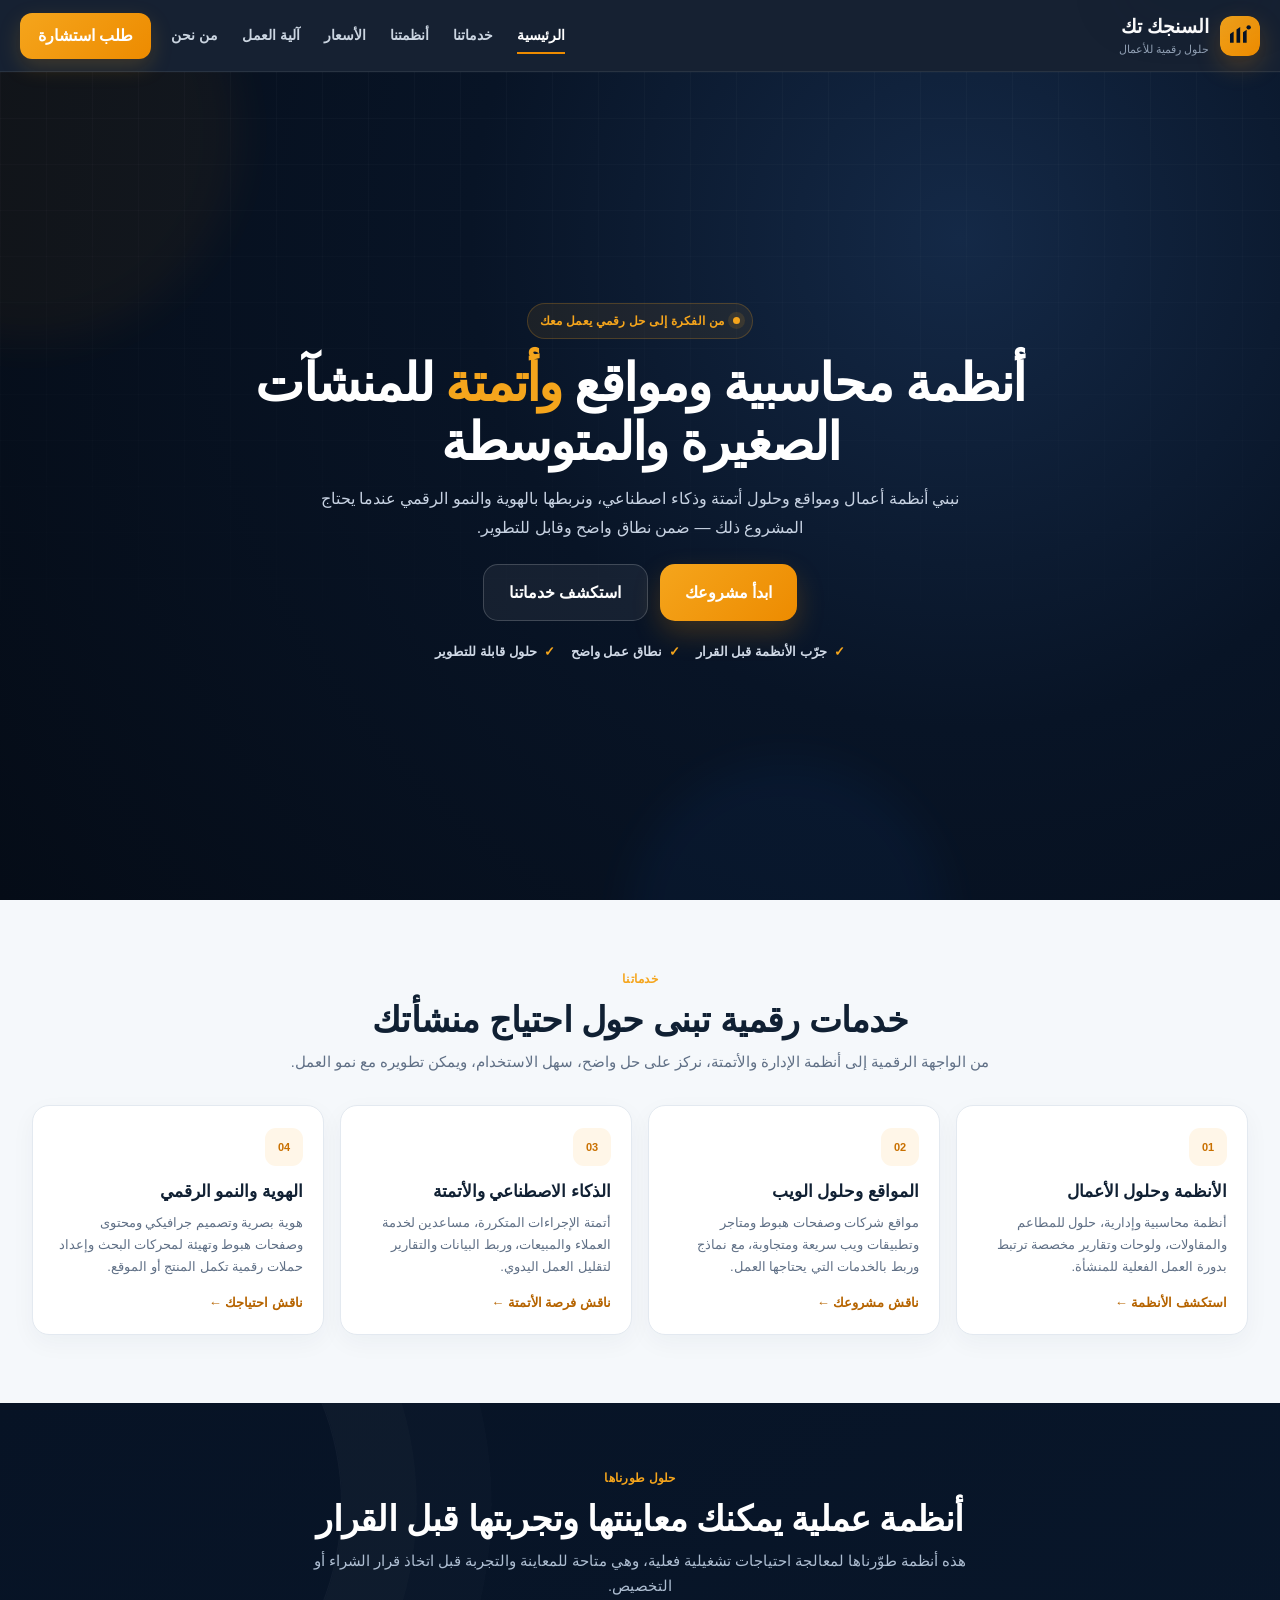
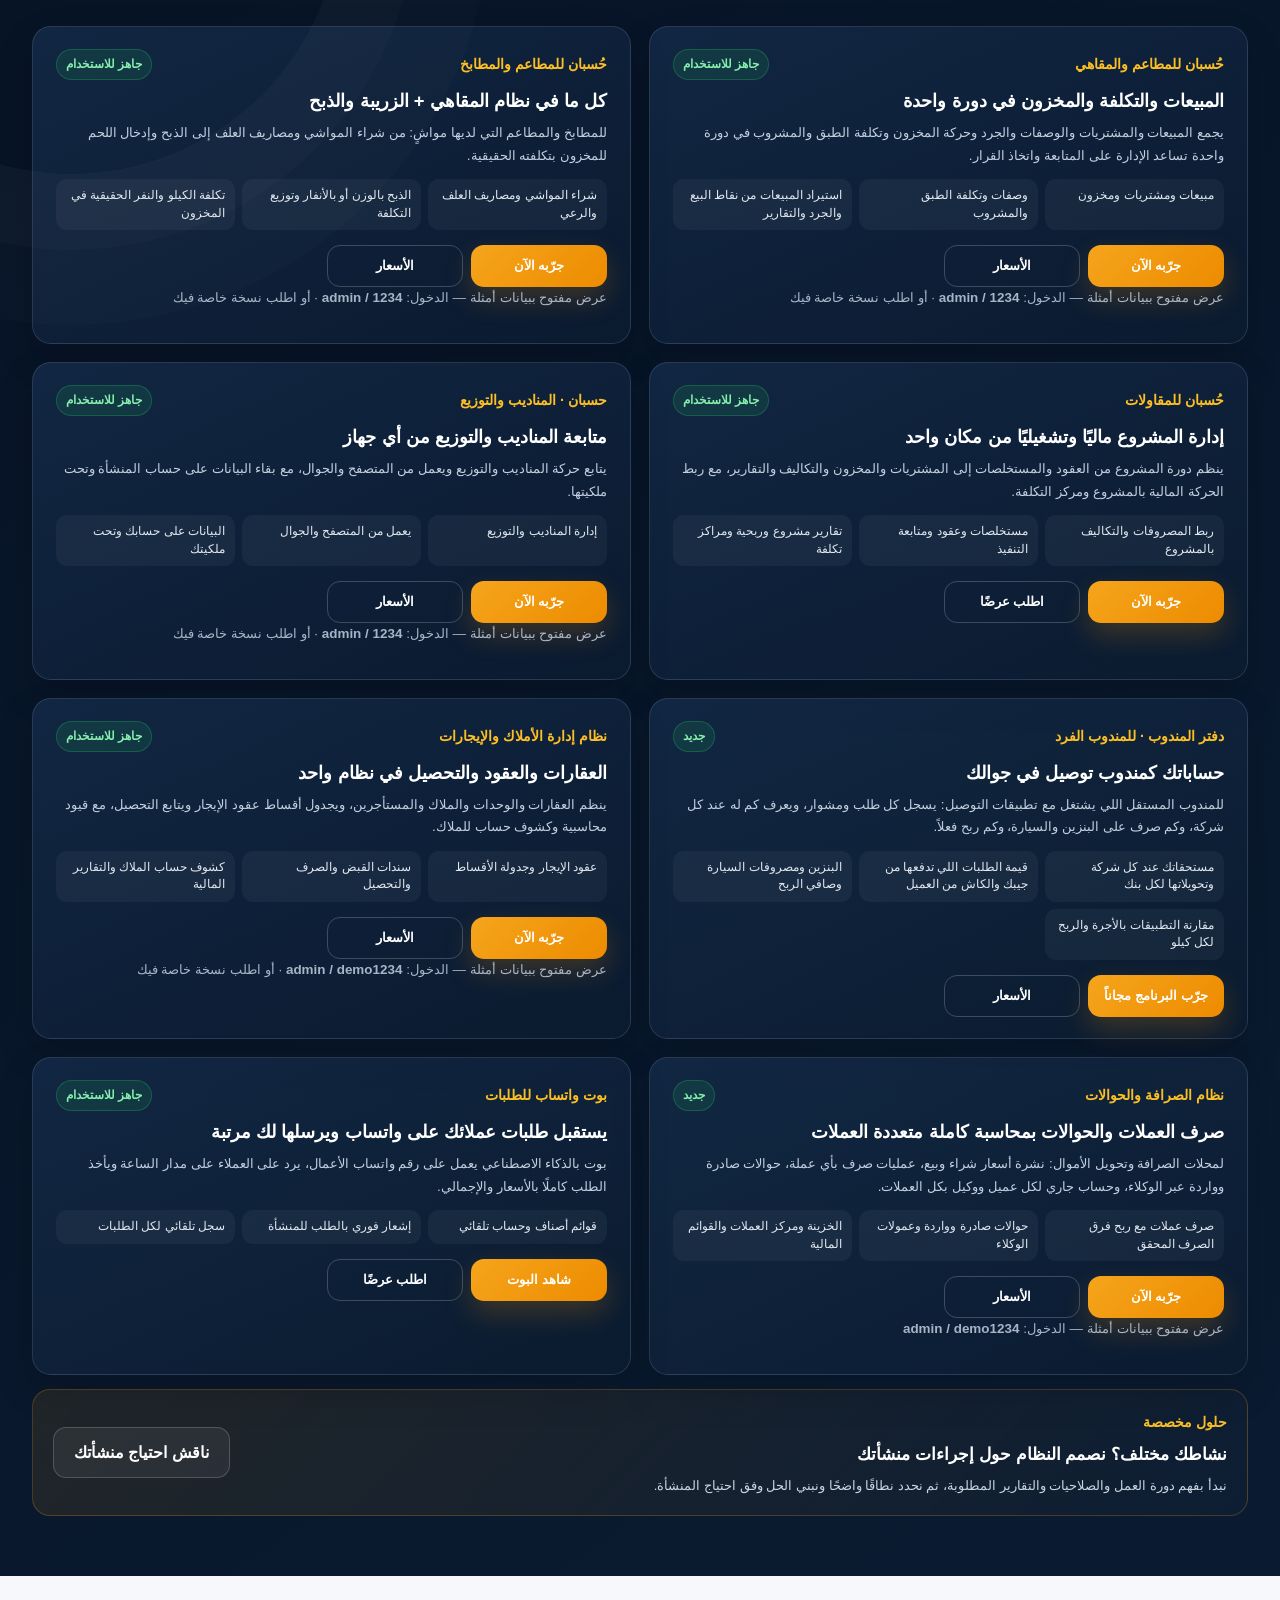
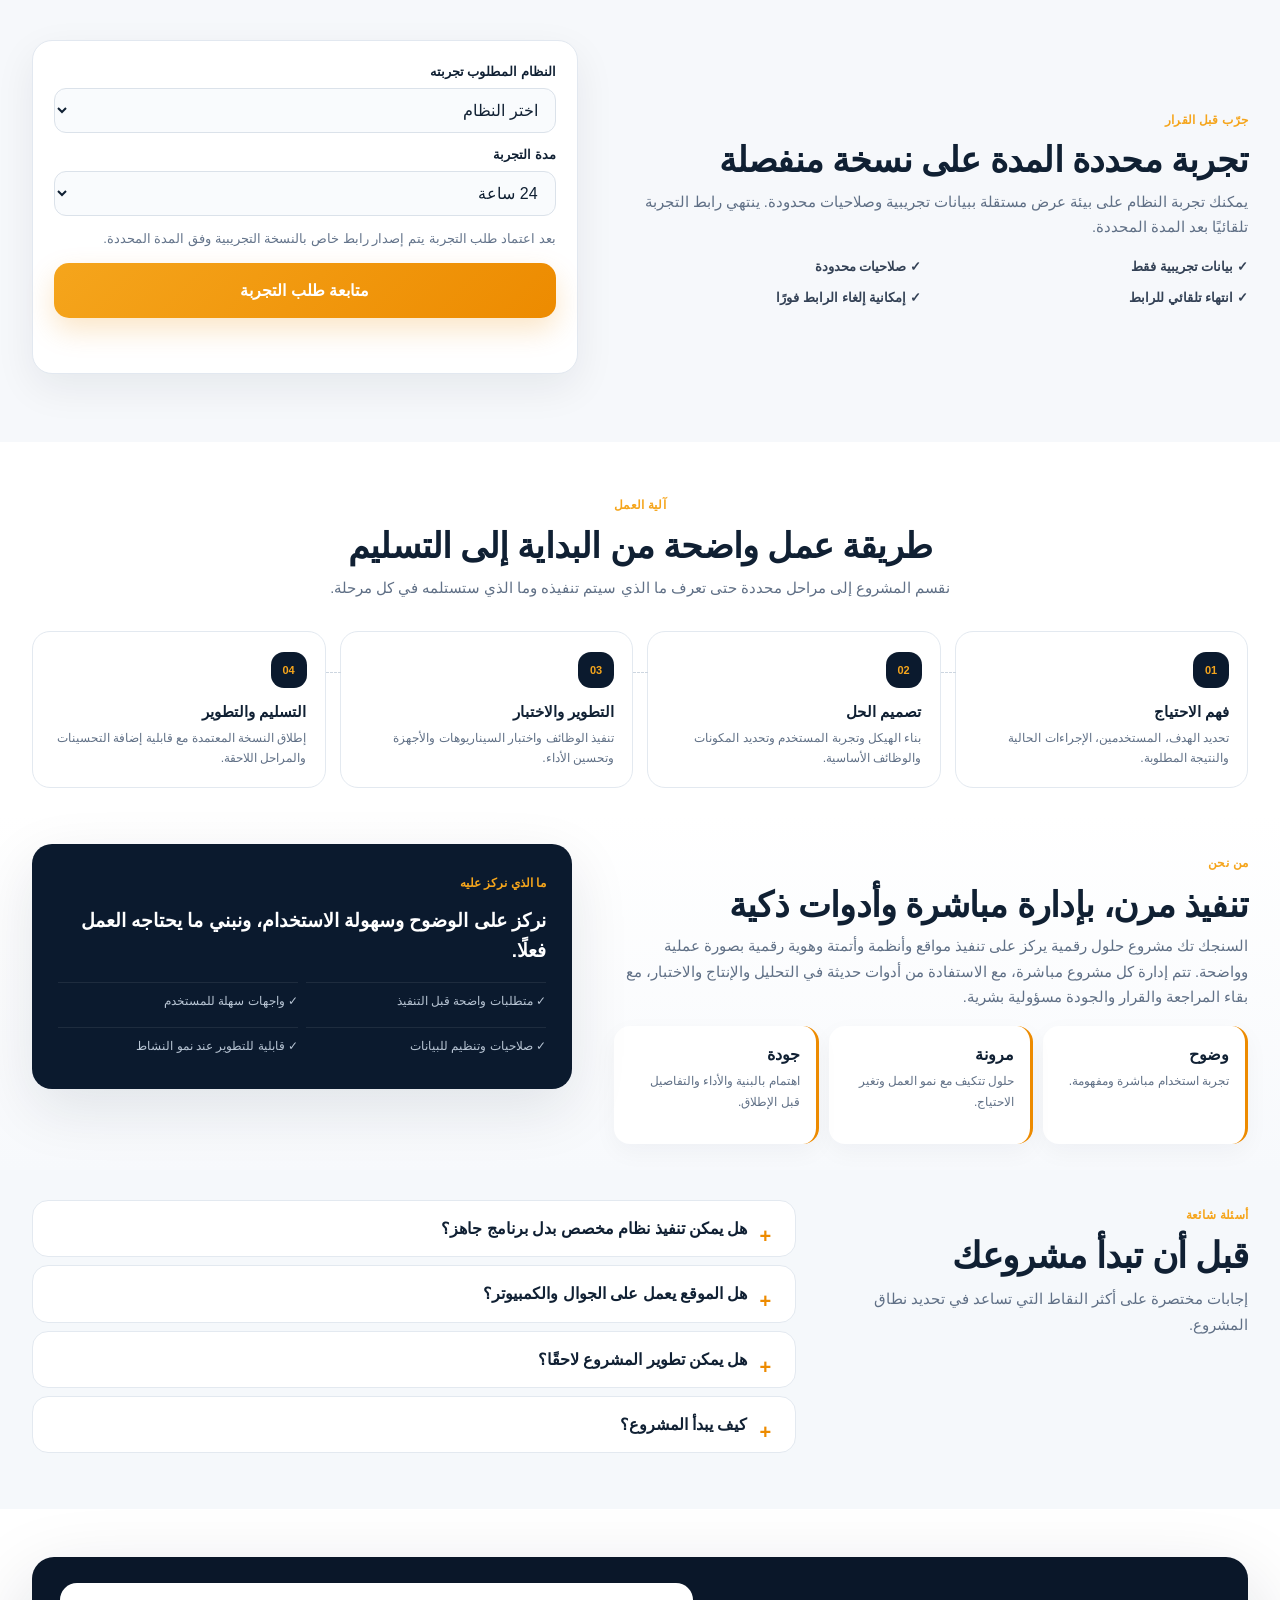
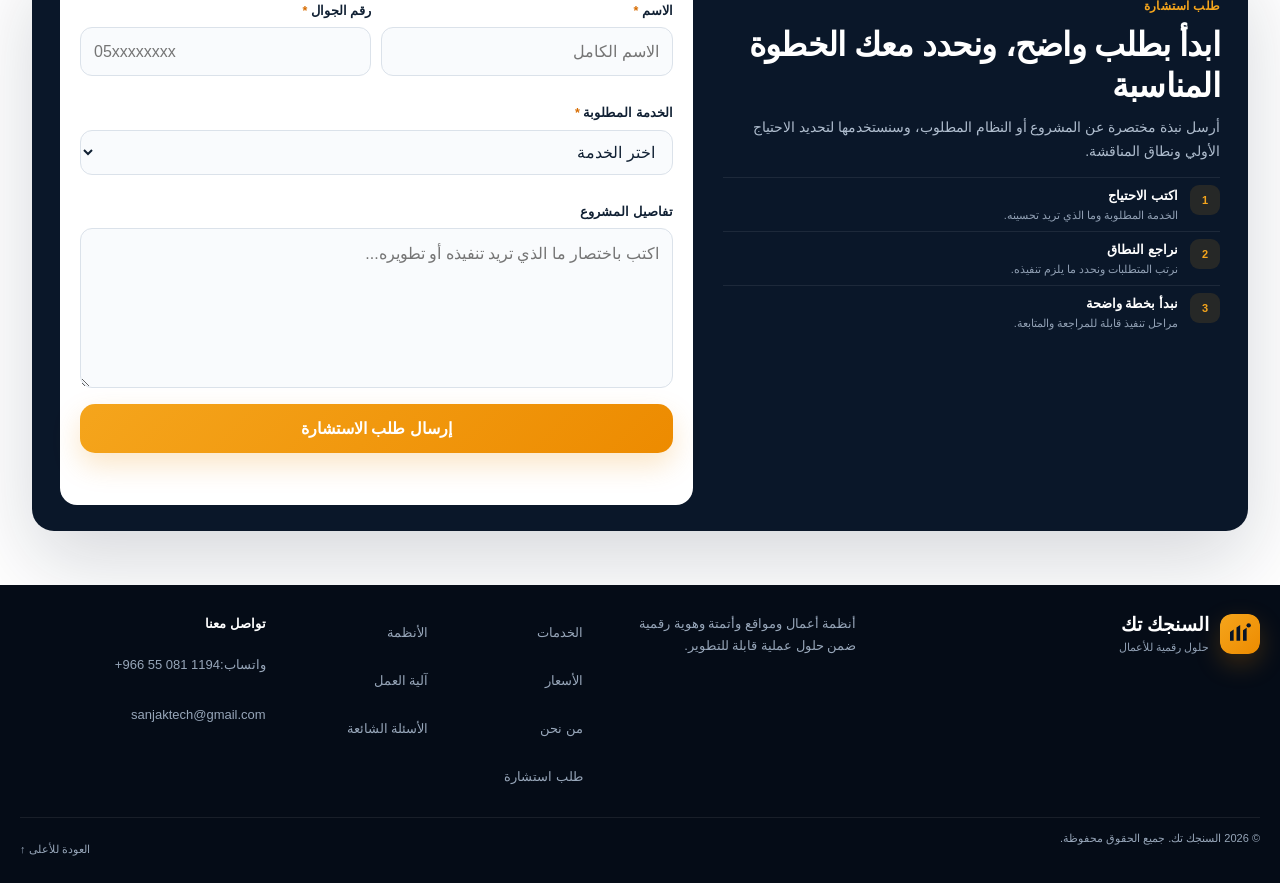
==== commit c7b969d6: "إرجاع تصميم الصفحة الرئيسية السابق مع إصلاحات بسيطة - إلغاء إعادة التصميم (الخط الجديد، واجهة القيد،" ====
--- a/index.html
+++ b/index.html
@@ -19,7 +19,6 @@
   <title>أنظمة محاسبية ومواقع للمنشآت بدون اشتراك | السنجك تك</title>
   <link rel="icon" href="data:image/svg+xml,%3Csvg xmlns='http://www.w3.org/2000/svg' viewBox='0 0 64 64'%3E%3Crect width='64' height='64' rx='16' fill='%23081426'/%3E%3Cpath d='M18 44V30l6-4v18h-6Z' fill='%23f5a51c'/%3E%3Cpath d='M28 44V24l6-4v24h-6Z' fill='%23f5a51c'/%3E%3Cpath d='M38 44V28l6-4v20h-6Z' fill='%23f5a51c'/%3E%3Ccircle cx='46' cy='19' r='3.4' fill='%23f5a51c'/%3E%3C/svg%3E">
   <link rel="stylesheet" href="styles.css">
-  <link rel="stylesheet" href="home.css">
   <link rel="canonical" href="https://sanjaktech.com/">
   <meta property="og:url" content="https://sanjaktech.com/">
   <meta property="og:image" content="https://sanjaktech.com/store-files/og-image.jpg">
@@ -81,61 +80,56 @@
   </header>
 
   <main id="main">
-    <section class="hero hx" id="home" data-view="home" aria-labelledby="hero-title">
-      <div class="container hx-grid">
-        <div class="hx-copy">
-          <h1 id="hero-title">أنظمة وأدوات رقمية تدير بها عملك، وتدفع ثمنها مرة واحدة</h1>
-          <p>برامج محاسبة جاهزة للمطاعم والمقاولات والتوزيع والأملاك والصرافة، ومواقع وبوت واتساب للطلبات وحملات تسويق. جرّب أي نظام ببيانات أمثلة قبل أن تقرر، بلا اشتراك شهري.</p>
-          <div class="hx-actions">
-            <a class="btn btn-primary btn-lg" href="#systems">جرّب الأنظمة</a>
-            <a class="btn btn-ghost btn-lg" href="#consultation">اطلب استشارة</a>
-          </div>
-        </div>
-        <figure class="ledger" aria-label="مثال على قيد بيع نقدي في نظام المطاعم">
-          <figcaption class="ledger-head">
-            <span class="ledger-title">قيد بيع نقدي</span>
-            <span class="ledger-ref">مثال من نظام المطاعم</span>
-          </figcaption>
-          <table class="ledger-table">
-            <thead><tr><th scope="col">الحساب</th><th scope="col">مدين</th><th scope="col">دائن</th></tr></thead>
-            <tbody>
-              <tr><td>الصندوق</td><td>1,150.00</td><td></td></tr>
-              <tr><td>مبيعات المطعم</td><td></td><td>1,000.00</td></tr>
-              <tr><td>ضريبة القيمة المضافة</td><td></td><td>150.00</td></tr>
-              <tr><td>تكلفة المبيعات</td><td>420.00</td><td></td></tr>
-              <tr><td>المخزون</td><td></td><td>420.00</td></tr>
-            </tbody>
-            <tfoot><tr><th scope="row">الإجمالي</th><td>1,570.00</td><td>1,570.00</td></tr></tfoot>
-          </table>
-          <p class="ledger-note"><span class="ledger-stamp">متوازن</span>كل فاتورة تُنشئ قيدها تلقائيًا، وتخصم تكلفة الأصناف من المخزون.</p>
-        </figure>
+    <section class="hero" id="home" data-view="home" aria-labelledby="hero-title">
+      <div class="hero-glow hero-glow-one" aria-hidden="true"></div>
+      <div class="hero-glow hero-glow-two" aria-hidden="true"></div>
+      <div class="container hero-grid hero-grid-single">
+        <div class="hero-copy hero-copy-centered">
+          <span class="eyebrow"><span class="pulse-dot" aria-hidden="true"></span> من الفكرة إلى حل رقمي يعمل معك</span>
+          <h1 id="hero-title">أنظمة محاسبية ومواقع <span>وأتمتة</span> للمنشآت الصغيرة والمتوسطة</h1>
+          <p>نبني أنظمة أعمال ومواقع وحلول أتمتة وذكاء اصطناعي، ونربطها بالهوية والنمو الرقمي عندما يحتاج المشروع ذلك — ضمن نطاق واضح وقابل للتطوير.</p>
+          <div class="hero-actions">
+            <a class="btn btn-primary btn-lg" href="#consultation">ابدأ مشروعك</a>
+            <a class="btn btn-ghost btn-lg" href="#services">استكشف خدماتنا</a>
+          </div>
+          <div class="trust-row" aria-label="مزايا العمل">
+            <span>جرّب الأنظمة قبل القرار</span>
+            <span>نطاق عمل واضح</span>
+            <span>حلول قابلة للتطوير</span>
+          </div>
+        </div>
       </div>
     </section>
 
     <section class="section section-soft" id="services" data-view="services" aria-labelledby="services-title">
       <div class="container">
         <div class="section-heading">
-          <h2 id="services-title">ماذا نبني لك</h2>
-          <p>أربعة مجالات، وكلها تُسلَّم بدفعة واحدة ونطاق مكتوب قبل البدء.</p>
+          <span class="section-kicker">خدماتنا</span>
+          <h2 id="services-title">خدمات رقمية تبنى حول احتياج منشأتك</h2>
+          <p>من الواجهة الرقمية إلى أنظمة الإدارة والأتمتة، نركز على حل واضح، سهل الاستخدام، ويمكن تطويره مع نمو العمل.</p>
         </div>
 
         <div class="services-grid">
           <article class="service-card">
+            <div class="service-icon" aria-hidden="true"><span>01</span></div>
             <h3>الأنظمة وحلول الأعمال</h3>
             <p>أنظمة محاسبية وإدارية، حلول للمطاعم والمقاولات، ولوحات وتقارير مخصصة ترتبط بدورة العمل الفعلية للمنشأة.</p>
             <a href="#systems">استكشف الأنظمة <span aria-hidden="true">←</span></a>
           </article>
           <article class="service-card">
+            <div class="service-icon" aria-hidden="true"><span>02</span></div>
             <h3>المواقع وحلول الويب</h3>
             <p>مواقع شركات وصفحات هبوط ومتاجر وتطبيقات ويب سريعة ومتجاوبة، مع نماذج وربط بالخدمات التي يحتاجها العمل.</p>
             <a href="#consultation">ناقش مشروعك <span aria-hidden="true">←</span></a>
           </article>
           <article class="service-card">
+            <div class="service-icon" aria-hidden="true"><span>03</span></div>
             <h3>الذكاء الاصطناعي والأتمتة</h3>
             <p>أتمتة الإجراءات المتكررة، مساعدين لخدمة العملاء والمبيعات، وربط البيانات والتقارير لتقليل العمل اليدوي.</p>
             <a href="#consultation">ناقش فرصة الأتمتة <span aria-hidden="true">←</span></a>
           </article>
           <article class="service-card">
+            <div class="service-icon" aria-hidden="true"><span>04</span></div>
             <h3>الهوية والنمو الرقمي</h3>
             <p>هوية بصرية وتصميم جرافيكي ومحتوى وصفحات هبوط وتهيئة لمحركات البحث وإعداد حملات رقمية تكمل المنتج أو الموقع.</p>
             <a href="#consultation">ناقش احتياجك <span aria-hidden="true">←</span></a>
@@ -147,8 +141,9 @@
     <section class="section dark-section" id="systems" data-view="systems" aria-labelledby="systems-title">
       <div class="container">
         <div class="section-heading light-heading">
-          <h2 id="systems-title">أنظمة جاهزة، افتحها الآن وجرّبها</h2>
-          <p>كل نظام له نسخة تجربة ببيانات أمثلة، وبيانات الدخول مكتوبة تحت زر التجربة. جرّب المبيعات والتقارير بنفسك قبل الشراء.</p>
+          <span class="section-kicker">حلول طورناها</span>
+          <h2 id="systems-title">أنظمة عملية يمكنك معاينتها وتجربتها قبل القرار</h2>
+          <p>هذه أنظمة طوّرناها لمعالجة احتياجات تشغيلية فعلية، وهي متاحة للمعاينة والتجربة قبل اتخاذ قرار الشراء أو التخصيص.</p>
         </div>
 
         <div class="systems-grid systems-grid-ready">
@@ -156,6 +151,7 @@
           <article class="system-card system-card-ready">
             <div class="system-card-head">
               <span class="system-kicker">حُسبان للمطاعم والمقاهي</span>
+              <span class="status-badge">جاهز للاستخدام</span>
             </div>
             <h3>المبيعات والتكلفة والمخزون في دورة واحدة</h3>
             <p>يجمع المبيعات والمشتريات والوصفات والجرد وحركة المخزون وتكلفة الطبق والمشروب في دورة واحدة تساعد الإدارة على المتابعة واتخاذ القرار.</p>
@@ -168,12 +164,13 @@
               <a class="btn btn-primary" href="https://script.google.com/macros/s/AKfycbxArWRh72u6wqfm6PaH0T5X0dD4GQx90vS5pixncerapzP_ICIFHB_ulTT2svrFmVgg/exec?demoToken=d91c993f9b04019f8b8b9a0ef5a1943be07af2d46898ebbadb1899386853d5ac" target="_blank" rel="noopener">جرّبه الآن</a>
               <a class="btn btn-outline" href="store.html#systems-pricing">الأسعار</a>
             </div>
-            <p class="open-demo-note">الدخول للتجربة: <bdi dir="ltr"><b>admin / 1234</b></bdi> · <a href="#demo-access" class="demo-request" data-demo-system="restaurant-cafe">اطلب نسخة خاصة بك</a></p>
+            <p class="open-demo-note">عرض مفتوح ببيانات أمثلة — الدخول: <bdi dir="ltr"><b>admin / 1234</b></bdi> · <a href="#demo-access" class="demo-request" data-demo-system="restaurant-cafe">أو اطلب نسخة خاصة فيك</a></p>
           </article>
 
           <article class="system-card system-card-ready">
             <div class="system-card-head">
               <span class="system-kicker">حُسبان للمطاعم والمطابخ</span>
+              <span class="status-badge">جاهز للاستخدام</span>
             </div>
             <h3>كل ما في نظام المقاهي + الزريبة والذبح</h3>
             <p>للمطابخ والمطاعم التي لديها مواشٍ: من شراء المواشي ومصاريف العلف إلى الذبح وإدخال اللحم للمخزون بتكلفته الحقيقية.</p>
@@ -186,12 +183,13 @@
               <a class="btn btn-primary" href="https://script.google.com/macros/s/AKfycbxArWRh72u6wqfm6PaH0T5X0dD4GQx90vS5pixncerapzP_ICIFHB_ulTT2svrFmVgg/exec?demoToken=327007d44b3cf782b9d3fd67e55f358aa5a68bd6cb3fdbc9d582607c1c44d2d2" target="_blank" rel="noopener">جرّبه الآن</a>
               <a class="btn btn-outline" href="store.html#systems-pricing">الأسعار</a>
             </div>
-            <p class="open-demo-note">الدخول للتجربة: <bdi dir="ltr"><b>admin / 1234</b></bdi> · <a href="#demo-access" class="demo-request" data-demo-system="restaurant">اطلب نسخة خاصة بك</a></p>
+            <p class="open-demo-note">عرض مفتوح ببيانات أمثلة — الدخول: <bdi dir="ltr"><b>admin / 1234</b></bdi> · <a href="#demo-access" class="demo-request" data-demo-system="restaurant">أو اطلب نسخة خاصة فيك</a></p>
           </article>
 
           <article class="system-card system-card-ready">
             <div class="system-card-head">
               <span class="system-kicker">حُسبان للمقاولات</span>
+              <span class="status-badge">جاهز للاستخدام</span>
             </div>
             <h3>إدارة المشروع ماليًا وتشغيليًا من مكان واحد</h3>
             <p>ينظم دورة المشروع من العقود والمستخلصات إلى المشتريات والمخزون والتكاليف والتقارير، مع ربط الحركة المالية بالمشروع ومركز التكلفة.</p>
@@ -209,6 +207,7 @@
           <article class="system-card system-card-ready">
             <div class="system-card-head">
               <span class="system-kicker">حسبان · المناديب والتوزيع</span>
+              <span class="status-badge">جاهز للاستخدام</span>
             </div>
             <h3>متابعة المناديب والتوزيع من أي جهاز</h3>
             <p>يتابع حركة المناديب والتوزيع ويعمل من المتصفح والجوال، مع بقاء البيانات على حساب المنشأة وتحت ملكيتها.</p>
@@ -221,13 +220,13 @@
               <a class="btn btn-primary" href="https://script.google.com/macros/s/AKfycbyXqBjZFYX_xv0D9qLLPnta4K4T88Ul_C9mqfCV6mcG3LrYjmt0I2rhHLSuBpyeIpQc/exec?demoToken=a00a017b442832b258b6453e68afa9c61937f5160741b7461e703e5df79d2810" target="_blank" rel="noopener">جرّبه الآن</a>
               <a class="btn btn-outline" href="store.html#systems-pricing">الأسعار</a>
             </div>
-            <p class="open-demo-note">الدخول للتجربة: <bdi dir="ltr"><b>admin / 1234</b></bdi> · <a href="#demo-access" class="demo-request" data-demo-system="hesban">اطلب نسخة خاصة بك</a></p>
+            <p class="open-demo-note">عرض مفتوح ببيانات أمثلة — الدخول: <bdi dir="ltr"><b>admin / 1234</b></bdi> · <a href="#demo-access" class="demo-request" data-demo-system="hesban">أو اطلب نسخة خاصة فيك</a></p>
           </article>
 
           <article class="system-card system-card-ready" id="dafter-mandoob">
             <div class="system-card-head">
               <span class="system-kicker">دفتر المندوب · للمندوب الفرد</span>
-              <span class="status-badge status-new">جديد</span>
+              <span class="status-badge">جديد</span>
             </div>
             <h3>حساباتك كمندوب توصيل في جوالك</h3>
             <p>للمندوب المستقل اللي يشتغل مع تطبيقات التوصيل: يسجل كل طلب ومشوار، ويعرف كم له عند كل شركة، وكم صرف على البنزين والسيارة، وكم ربح فعلاً.</p>
@@ -246,6 +245,7 @@
           <article class="system-card system-card-ready">
             <div class="system-card-head">
               <span class="system-kicker">نظام إدارة الأملاك والإيجارات</span>
+              <span class="status-badge">جاهز للاستخدام</span>
             </div>
             <h3>العقارات والعقود والتحصيل في نظام واحد</h3>
             <p>ينظم العقارات والوحدات والملاك والمستأجرين، ويجدول أقساط عقود الإيجار ويتابع التحصيل، مع قيود محاسبية وكشوف حساب للملاك.</p>
@@ -258,13 +258,13 @@
               <a class="btn btn-primary" href="https://script.google.com/macros/s/AKfycbw_4XAYCPAav3L6p-7e4wcH6fi-9ftSYCti_9Gf0BouINMbDtCMCt1yjOsH7Wx-YONQ/exec?demoToken=318dd178d81f959d31748d38e18b0e8050b63c82719fee362c70a2920c804fcb" target="_blank" rel="noopener">جرّبه الآن</a>
               <a class="btn btn-outline" href="store.html#systems-pricing">الأسعار</a>
             </div>
-            <p class="open-demo-note">الدخول للتجربة: <bdi dir="ltr"><b>admin / demo1234</b></bdi> · <a href="#demo-access" class="demo-request" data-demo-system="amlak">اطلب نسخة خاصة بك</a></p>
+            <p class="open-demo-note">عرض مفتوح ببيانات أمثلة — الدخول: <bdi dir="ltr"><b>admin / demo1234</b></bdi> · <a href="#demo-access" class="demo-request" data-demo-system="amlak">أو اطلب نسخة خاصة فيك</a></p>
           </article>
 
           <article class="system-card system-card-ready" id="sarrafa">
             <div class="system-card-head">
               <span class="system-kicker">نظام الصرافة والحوالات</span>
-              <span class="status-badge status-new">جديد</span>
+              <span class="status-badge">جديد</span>
             </div>
             <h3>صرف العملات والحوالات بمحاسبة كاملة متعددة العملات</h3>
             <p>لمحلات الصرافة وتحويل الأموال: نشرة أسعار شراء وبيع، عمليات صرف بأي عملة، حوالات صادرة وواردة عبر الوكلاء، وحساب جاري لكل عميل ووكيل بكل العملات.</p>
@@ -277,11 +277,12 @@
               <a class="btn btn-primary" href="https://script.google.com/macros/s/AKfycbxA9Ck3ezJRiE4ItNfO6UFE5PUjR-zG24wKZRD6Cmt4nMmXmQjfcRVeAecVzBSpDWQ9pg/exec" target="_blank" rel="noopener">جرّبه الآن</a>
               <a class="btn btn-outline" href="store.html#sarrafa">الأسعار</a>
             </div>
-            <p class="open-demo-note">الدخول للتجربة: <bdi dir="ltr"><b>admin / demo1234</b></bdi></p>
+            <p class="open-demo-note">عرض مفتوح ببيانات أمثلة — الدخول: <bdi dir="ltr"><b>admin / demo1234</b></bdi></p>
           </article>
           <article class="system-card system-card-ready">
             <div class="system-card-head">
               <span class="system-kicker">بوت واتساب للطلبات</span>
+              <span class="status-badge">جاهز للاستخدام</span>
             </div>
             <h3>يستقبل طلبات عملائك على واتساب ويرسلها لك مرتبة</h3>
             <p>بوت بالذكاء الاصطناعي يعمل على رقم واتساب الأعمال، يرد على العملاء على مدار الساعة ويأخذ الطلب كاملًا بالأسعار والإجمالي.</p>
@@ -311,6 +312,7 @@
     <section class="section demo-section" id="demo-access" data-view="demo-access" aria-labelledby="demo-title">
       <div class="container demo-layout">
         <div class="demo-copy">
+          <span class="section-kicker">جرّب قبل القرار</span>
           <h2 id="demo-title">تجربة محددة المدة على نسخة منفصلة</h2>
           <p>يمكنك تجربة النظام على بيئة عرض مستقلة ببيانات تجريبية وصلاحيات محدودة. ينتهي رابط التجربة تلقائيًا بعد المدة المحددة.</p>
           <div class="demo-points">
@@ -352,6 +354,7 @@
     <section class="section" id="process" data-view="process" aria-labelledby="process-title">
       <div class="container">
         <div class="section-heading">
+          <span class="section-kicker">آلية العمل</span>
           <h2 id="process-title">طريقة عمل واضحة من البداية إلى التسليم</h2>
           <p>نقسم المشروع إلى مراحل محددة حتى تعرف ما الذي سيتم تنفيذه وما الذي ستستلمه في كل مرحلة.</p>
         </div>
@@ -367,20 +370,32 @@
     <section class="section about-section" id="about" data-view="about" aria-labelledby="about-title">
       <div class="container about-grid">
         <div class="about-copy">
-          <h2 id="about-title">تتعامل مباشرة مع من يبني النظام</h2>
-          <p>السنجك تك ليس وكالة بفريق مبيعات. أنظمتنا خرجت من تشغيل فعلي: نظام المطاعم يعمل يوميًا على مطعم قائم، ودفتر المندوب يستخدمه مندوب توصيل لحساباته. نستخدم أدوات حديثة في التحليل والبرمجة والاختبار، والمراجعة والقرار تبقى بيد إنسان.</p>
-          <dl class="principles">
-            <div><dt>دفعة واحدة</dt><dd>لا اشتراك شهري. رسوم الاستضافة والنطاق تُدفع باسمك مباشرة لمقدم الخدمة.</dd></div>
-            <div><dt>جرّب أولًا</dt><dd>عرض مفتوح لكل نظام، ونسخة تجريبية خاصة بك عند الطلب.</dd></div>
-            <div><dt>واجهات عربية</dt><dd>كل الشاشات والتقارير بالعربية، وتعمل على الجوال والكمبيوتر.</dd></div>
-          </dl>
-        </div>
+          <span class="section-kicker">من نحن</span>
+          <h2 id="about-title">تنفيذ مرن، بإدارة مباشرة وأدوات ذكية</h2>
+          <p>السنجك تك مشروع حلول رقمية يركز على تنفيذ مواقع وأنظمة وأتمتة وهوية رقمية بصورة عملية وواضحة. تتم إدارة كل مشروع مباشرة، مع الاستفادة من أدوات حديثة في التحليل والإنتاج والاختبار، مع بقاء المراجعة والقرار والجودة مسؤولية بشرية.</p>
+          <div class="principles">
+            <div><strong>وضوح</strong><span>تجربة استخدام مباشرة ومفهومة.</span></div>
+            <div><strong>مرونة</strong><span>حلول تتكيف مع نمو العمل وتغير الاحتياج.</span></div>
+            <div><strong>جودة</strong><span>اهتمام بالبنية والأداء والتفاصيل قبل الإطلاق.</span></div>
+          </div>
+        </div>
+        <aside class="about-panel" aria-label="ما الذي يميز طريقة العمل">
+          <span>ما الذي نركز عليه</span>
+          <blockquote>نركز على الوضوح وسهولة الاستخدام، ونبني ما يحتاجه العمل فعلًا.</blockquote>
+          <div class="about-checks">
+            <span>✓ متطلبات واضحة قبل التنفيذ</span>
+            <span>✓ واجهات سهلة للمستخدم</span>
+            <span>✓ صلاحيات وتنظيم للبيانات</span>
+            <span>✓ قابلية للتطوير عند نمو النشاط</span>
+          </div>
+        </aside>
       </div>
     </section>
 
     <section class="section faq-section" id="faq" data-view="faq" aria-labelledby="faq-title">
       <div class="container faq-layout">
         <div class="faq-intro">
+          <span class="section-kicker">أسئلة شائعة</span>
           <h2 id="faq-title">قبل أن تبدأ مشروعك</h2>
           <p>إجابات مختصرة على أكثر النقاط التي تساعد في تحديد نطاق المشروع.</p>
         </div>
@@ -408,6 +423,7 @@
     <section class="section contact-section" id="consultation" data-view="consultation" aria-labelledby="consultation-title">
       <div class="container contact-shell">
         <div class="contact-copy">
+          <span class="section-kicker">طلب استشارة</span>
           <h2 id="consultation-title">ابدأ بطلب واضح، ونحدد معك الخطوة المناسبة</h2>
           <p>أرسل نبذة مختصرة عن المشروع أو النظام المطلوب، وسنستخدمها لتحديد الاحتياج الأولي ونطاق المناقشة.</p>
           <div class="contact-points">
@@ -499,7 +515,7 @@
     </div>
     <div class="container footer-bottom">
       <span>© <span id="year">2026</span> السنجك تك. جميع الحقوق محفوظة.</span>
-      <span class="footer-legal"><a href="privacy.html">سياسة الخصوصية</a><a href="store-terms.html">شروط الاستخدام</a><a href="store-refund.html">سياسة الاسترجاع</a></span>
+      <a href="#home">العودة للأعلى ↑</a>
     </div>
   </footer>
 
--- a/styles.css
+++ b/styles.css
@@ -1,10 +1,3 @@
-/* خط الموقع: IBM Plex Sans Arabic مستضاف محليًا (رخصة OFL في fonts/OFL.txt) */
-@font-face{font-family:"Plex Arabic";font-style:normal;font-weight:400;font-display:swap;src:url(/fonts/plex-arabic-400.woff2) format("woff2");unicode-range:U+0600-06FF,U+0750-077F,U+0870-088E,U+0890-0891,U+0897-08E1,U+08E3-08FF,U+200C-200E,U+2010-2011,U+204F,U+2E41,U+FB50-FDFF,U+FE70-FE74,U+FE76-FEFC}
-@font-face{font-family:"Plex Arabic";font-style:normal;font-weight:400;font-display:swap;src:url(/fonts/plex-latin-400.woff2) format("woff2");unicode-range:U+0000-00FF,U+0131,U+0152-0153,U+02BB-02BC,U+02C6,U+02DA,U+02DC,U+0304,U+0308,U+0329,U+2000-206F,U+20AC,U+2122,U+2191,U+2193,U+2212,U+2215,U+FEFF,U+FFFD}
-@font-face{font-family:"Plex Arabic";font-style:normal;font-weight:500;font-display:swap;src:url(/fonts/plex-arabic-500.woff2) format("woff2");unicode-range:U+0600-06FF,U+0750-077F,U+0870-088E,U+0890-0891,U+0897-08E1,U+08E3-08FF,U+200C-200E,U+2010-2011,U+204F,U+2E41,U+FB50-FDFF,U+FE70-FE74,U+FE76-FEFC}
-@font-face{font-family:"Plex Arabic";font-style:normal;font-weight:500;font-display:swap;src:url(/fonts/plex-latin-500.woff2) format("woff2");unicode-range:U+0000-00FF,U+0131,U+0152-0153,U+02BB-02BC,U+02C6,U+02DA,U+02DC,U+0304,U+0308,U+0329,U+2000-206F,U+20AC,U+2122,U+2191,U+2193,U+2212,U+2215,U+FEFF,U+FFFD}
-@font-face{font-family:"Plex Arabic";font-style:normal;font-weight:700;font-display:swap;src:url(/fonts/plex-arabic-700.woff2) format("woff2");unicode-range:U+0600-06FF,U+0750-077F,U+0870-088E,U+0890-0891,U+0897-08E1,U+08E3-08FF,U+200C-200E,U+2010-2011,U+204F,U+2E41,U+FB50-FDFF,U+FE70-FE74,U+FE76-FEFC}
-@font-face{font-family:"Plex Arabic";font-style:normal;font-weight:700;font-display:swap;src:url(/fonts/plex-latin-700.woff2) format("woff2");unicode-range:U+0000-00FF,U+0131,U+0152-0153,U+02BB-02BC,U+02C6,U+02DA,U+02DC,U+0304,U+0308,U+0329,U+2000-206F,U+20AC,U+2122,U+2191,U+2193,U+2212,U+2215,U+FEFF,U+FFFD}
 :root{
   --navy-950:#050c17;--navy-900:#081426;--navy-850:#0b1a2e;--navy-800:#10213a;
   --ink:#102033;--muted:#607086;--line:#e3e9f0;--soft:#f5f8fb;--white:#fff;
@@ -15,7 +8,7 @@
 *{box-sizing:border-box}
 html,body{margin:0;padding:0;width:100%;min-height:100%;}
 html{scroll-behavior:smooth;scroll-padding-top:calc(var(--header-h) + 18px);background:var(--navy-900)}
-body{margin:0;min-height:100vh;overflow-x:hidden;font-family:"Plex Arabic","Segoe UI",Tahoma,Arial,sans-serif;background:var(--white);color:var(--ink);line-height:1.8;-webkit-font-smoothing:antialiased;text-rendering:optimizeLegibility}
+body{margin:0;min-height:100vh;overflow-x:hidden;font-family:"Segoe UI",Tahoma,Arial,sans-serif;background:var(--white);color:var(--ink);line-height:1.8;-webkit-font-smoothing:antialiased;text-rendering:optimizeLegibility}
 a{color:inherit;text-decoration:none}button,input,select,textarea{font:inherit}button{cursor:pointer}img,svg{max-width:100%;display:block}
 ::selection{background:#ffdba1;color:#1f2937}.container{width:min(var(--container),calc(100% - 40px));margin-inline:auto}
 .skip-link{position:fixed;top:12px;right:12px;transform:translateY(-140%);z-index:9999;background:#fff;color:#111827;padding:10px 14px;border-radius:10px;box-shadow:var(--shadow)}.skip-link:focus{transform:none}
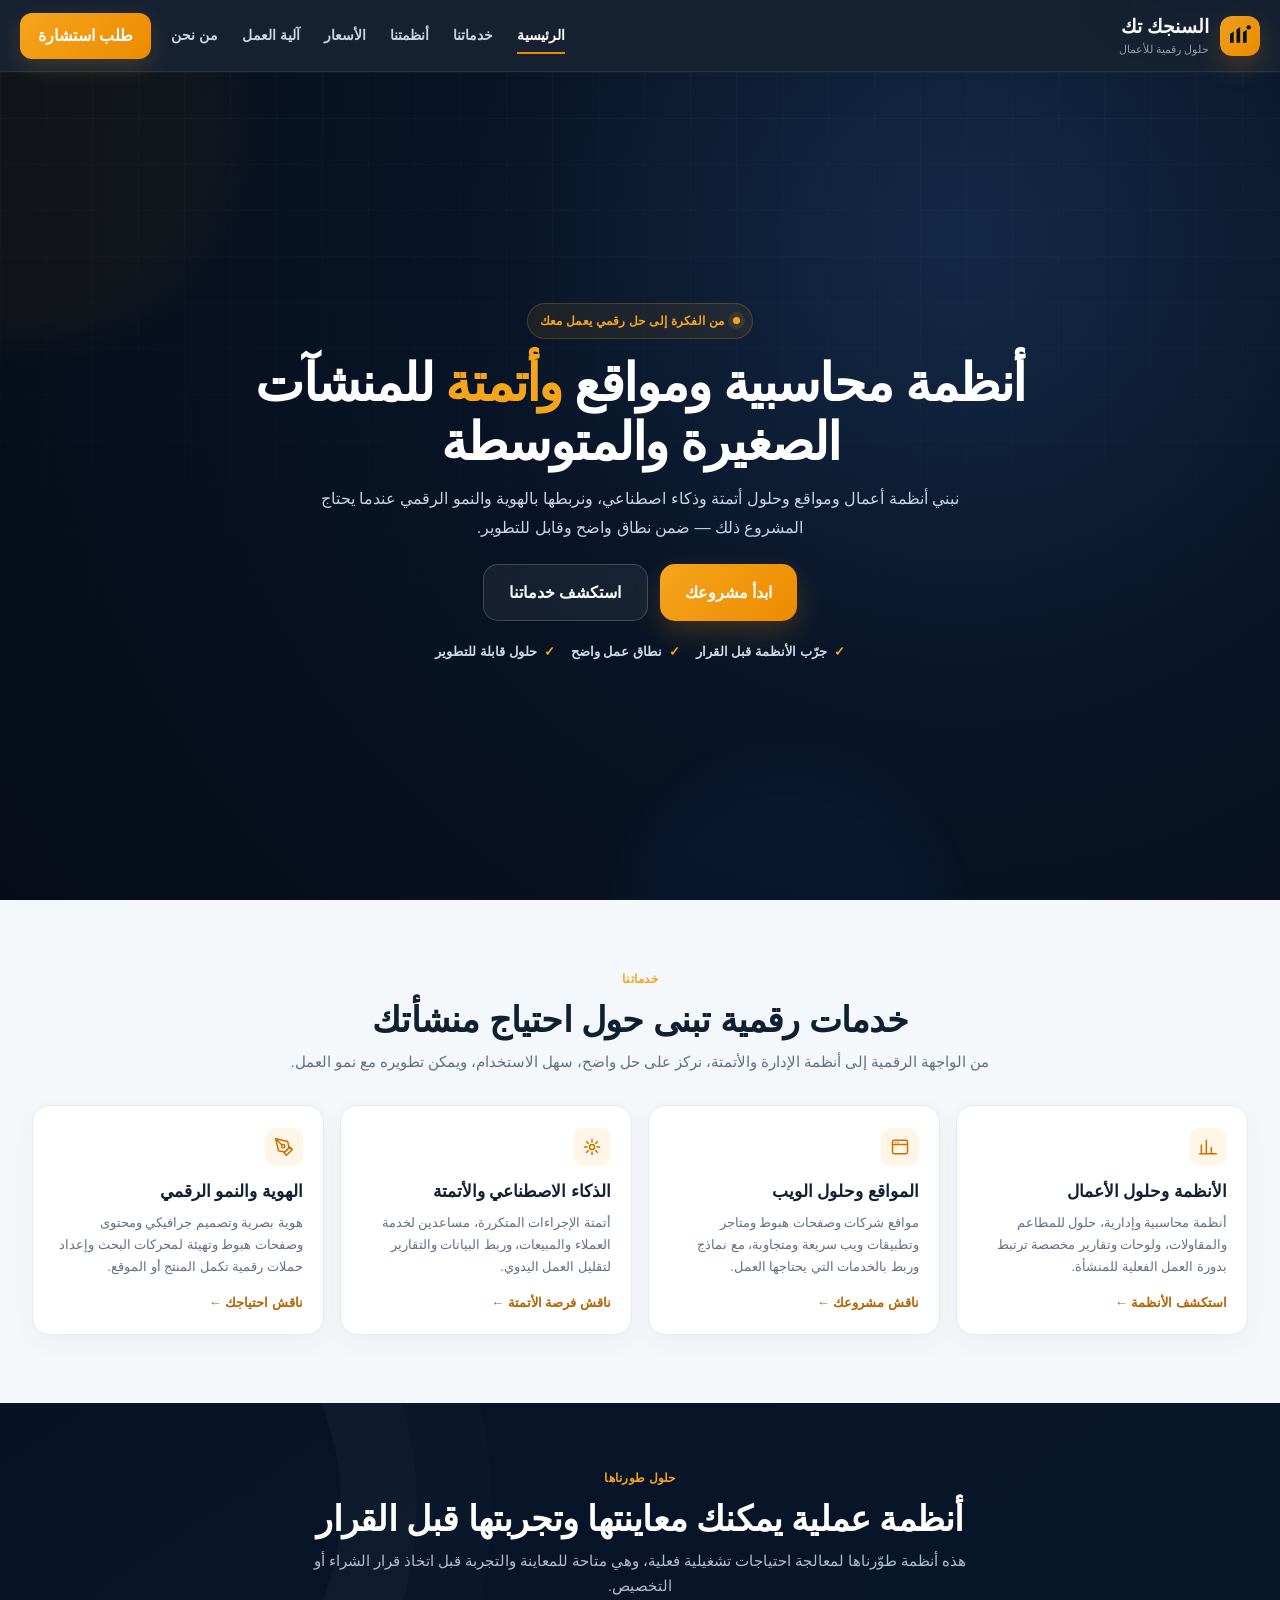
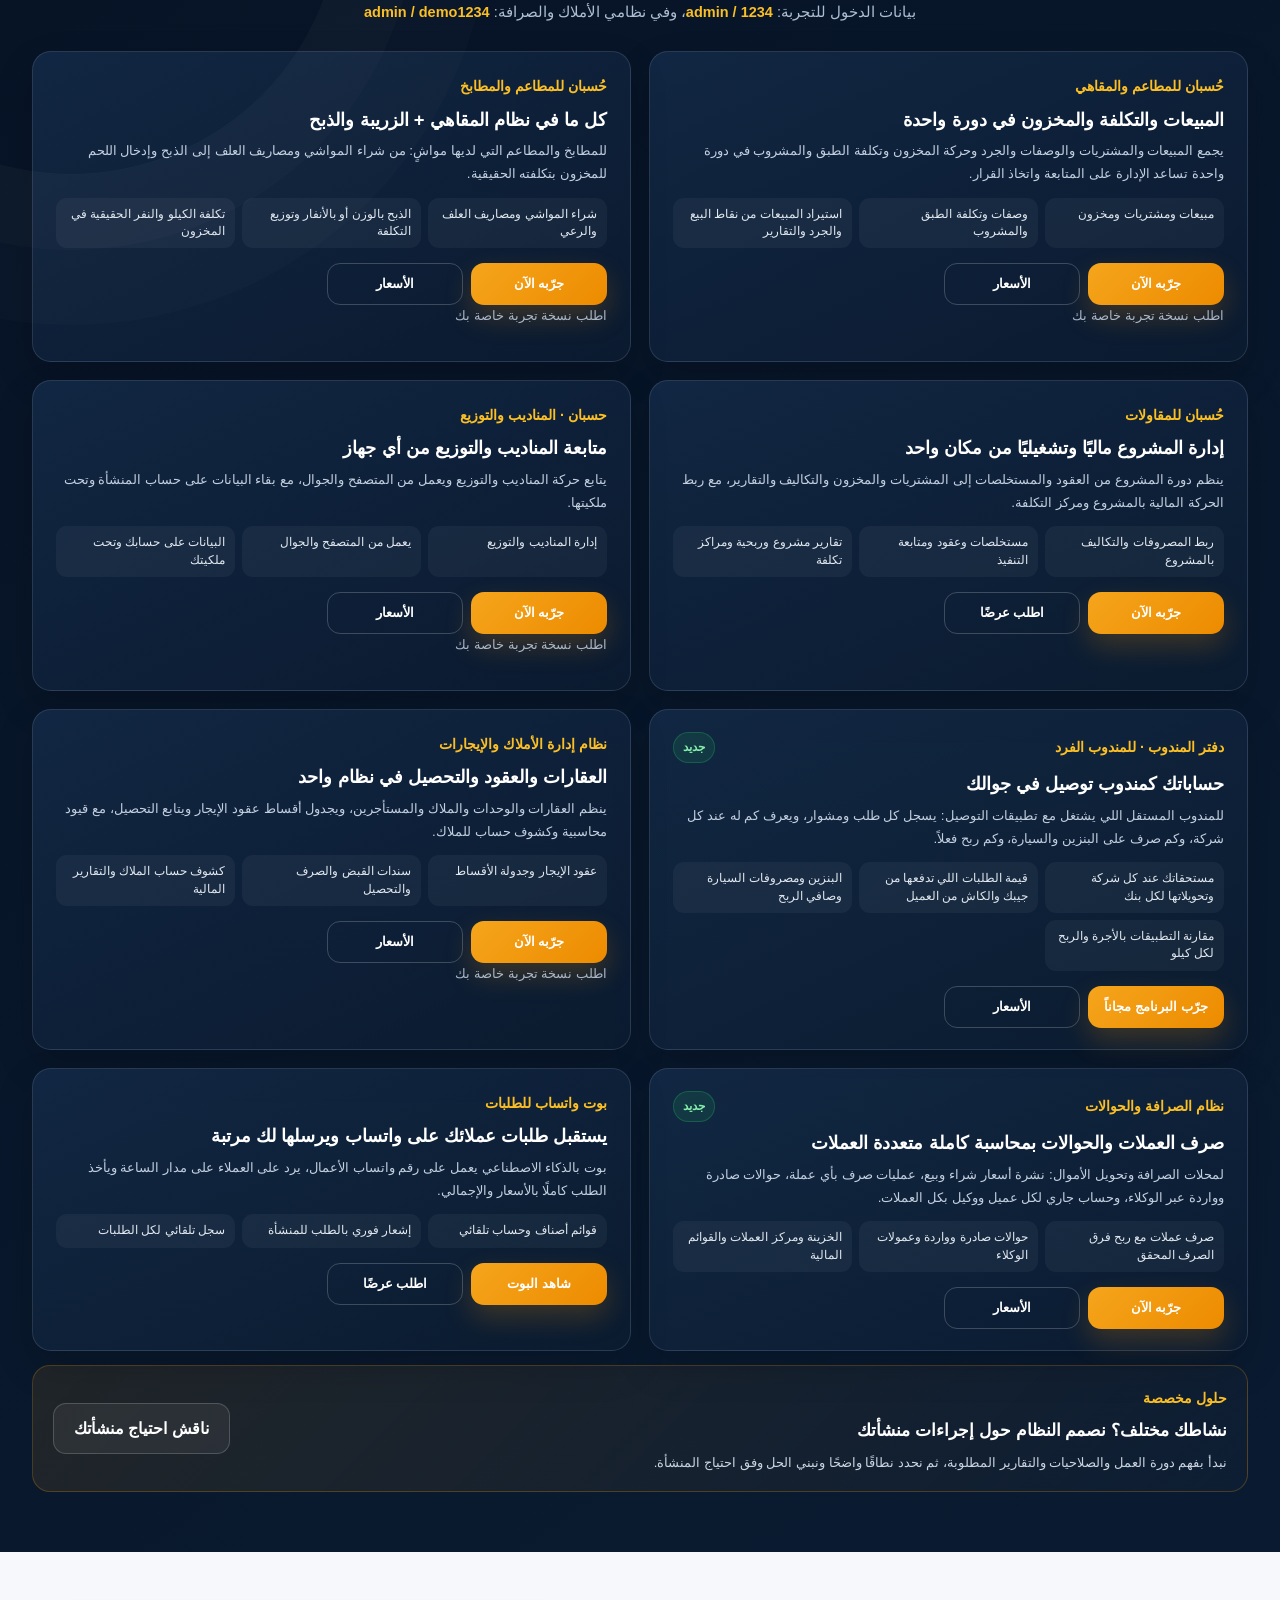
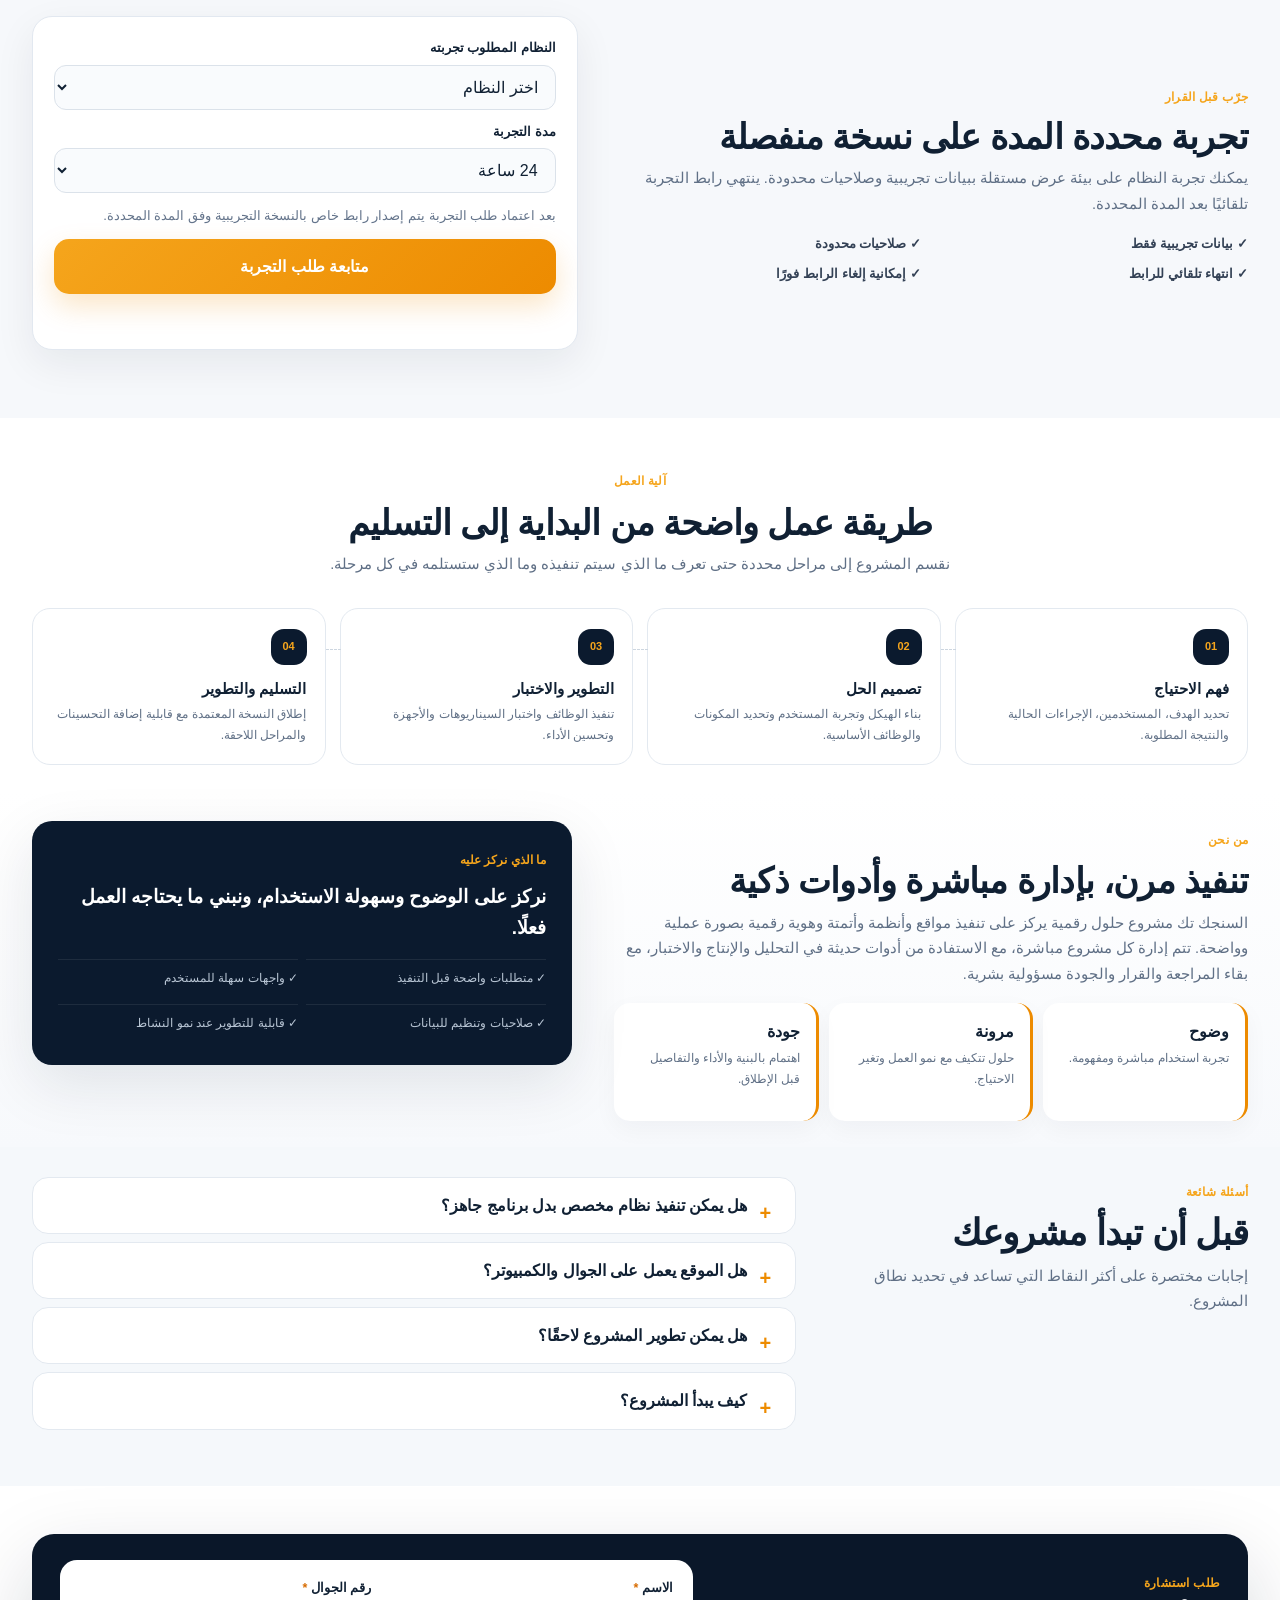
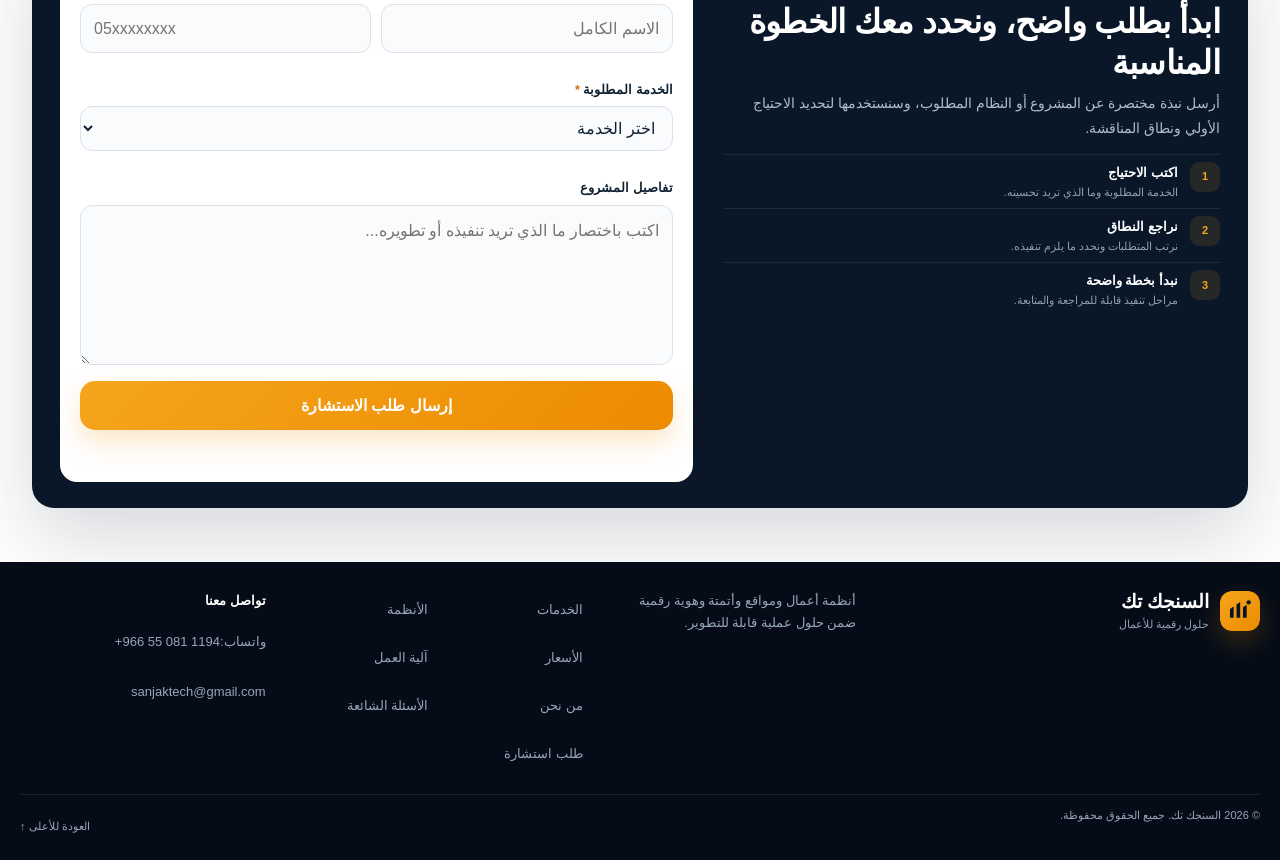
==== commit aef92b02: "تنظيف قسمي الخدمات والأنظمة بدون تغيير التصميم - حذف شارة «جاهز للاستخدام» المكررة وإبقاء «جديد» فقط" ====
--- a/index.html
+++ b/index.html
@@ -111,25 +111,25 @@
 
         <div class="services-grid">
           <article class="service-card">
-            <div class="service-icon" aria-hidden="true"><span>01</span></div>
+            <div class="service-icon" aria-hidden="true"><svg viewBox="0 0 24 24" width="22" height="22" fill="none" stroke="currentColor" stroke-width="1.8" stroke-linecap="round" stroke-linejoin="round"><path d="M4 20V10M10 20V4M16 20v-7M22 20H2"/></svg></div>
             <h3>الأنظمة وحلول الأعمال</h3>
             <p>أنظمة محاسبية وإدارية، حلول للمطاعم والمقاولات، ولوحات وتقارير مخصصة ترتبط بدورة العمل الفعلية للمنشأة.</p>
             <a href="#systems">استكشف الأنظمة <span aria-hidden="true">←</span></a>
           </article>
           <article class="service-card">
-            <div class="service-icon" aria-hidden="true"><span>02</span></div>
+            <div class="service-icon" aria-hidden="true"><svg viewBox="0 0 24 24" width="22" height="22" fill="none" stroke="currentColor" stroke-width="1.8" stroke-linecap="round" stroke-linejoin="round"><rect x="3" y="4" width="18" height="16" rx="2"/><path d="M3 9h18M7 6.5h.01M10 6.5h.01"/></svg></div>
             <h3>المواقع وحلول الويب</h3>
             <p>مواقع شركات وصفحات هبوط ومتاجر وتطبيقات ويب سريعة ومتجاوبة، مع نماذج وربط بالخدمات التي يحتاجها العمل.</p>
             <a href="#consultation">ناقش مشروعك <span aria-hidden="true">←</span></a>
           </article>
           <article class="service-card">
-            <div class="service-icon" aria-hidden="true"><span>03</span></div>
+            <div class="service-icon" aria-hidden="true"><svg viewBox="0 0 24 24" width="22" height="22" fill="none" stroke="currentColor" stroke-width="1.8" stroke-linecap="round" stroke-linejoin="round"><path d="M12 3v3M12 18v3M3 12h3M18 12h3M5.6 5.6l2.1 2.1M16.3 16.3l2.1 2.1M5.6 18.4l2.1-2.1M16.3 7.7l2.1-2.1"/><circle cx="12" cy="12" r="3"/></svg></div>
             <h3>الذكاء الاصطناعي والأتمتة</h3>
             <p>أتمتة الإجراءات المتكررة، مساعدين لخدمة العملاء والمبيعات، وربط البيانات والتقارير لتقليل العمل اليدوي.</p>
             <a href="#consultation">ناقش فرصة الأتمتة <span aria-hidden="true">←</span></a>
           </article>
           <article class="service-card">
-            <div class="service-icon" aria-hidden="true"><span>04</span></div>
+            <div class="service-icon" aria-hidden="true"><svg viewBox="0 0 24 24" width="22" height="22" fill="none" stroke="currentColor" stroke-width="1.8" stroke-linecap="round" stroke-linejoin="round"><path d="M12 19l7-7 3 3-7 7-3-3z"/><path d="M18 13l-1.5-7.5L2 2l3.5 14.5L13 18l5-5z"/><path d="M2 2l7.6 7.6"/><circle cx="11" cy="11" r="2"/></svg></div>
             <h3>الهوية والنمو الرقمي</h3>
             <p>هوية بصرية وتصميم جرافيكي ومحتوى وصفحات هبوط وتهيئة لمحركات البحث وإعداد حملات رقمية تكمل المنتج أو الموقع.</p>
             <a href="#consultation">ناقش احتياجك <span aria-hidden="true">←</span></a>
@@ -144,6 +144,7 @@
           <span class="section-kicker">حلول طورناها</span>
           <h2 id="systems-title">أنظمة عملية يمكنك معاينتها وتجربتها قبل القرار</h2>
           <p>هذه أنظمة طوّرناها لمعالجة احتياجات تشغيلية فعلية، وهي متاحة للمعاينة والتجربة قبل اتخاذ قرار الشراء أو التخصيص.</p>
+          <p class="demo-credentials">بيانات الدخول للتجربة: <bdi dir="ltr"><b>admin / 1234</b></bdi>، وفي نظامي الأملاك والصرافة: <bdi dir="ltr"><b>admin / demo1234</b></bdi></p>
         </div>
 
         <div class="systems-grid systems-grid-ready">
@@ -151,7 +152,6 @@
           <article class="system-card system-card-ready">
             <div class="system-card-head">
               <span class="system-kicker">حُسبان للمطاعم والمقاهي</span>
-              <span class="status-badge">جاهز للاستخدام</span>
             </div>
             <h3>المبيعات والتكلفة والمخزون في دورة واحدة</h3>
             <p>يجمع المبيعات والمشتريات والوصفات والجرد وحركة المخزون وتكلفة الطبق والمشروب في دورة واحدة تساعد الإدارة على المتابعة واتخاذ القرار.</p>
@@ -164,13 +164,12 @@
               <a class="btn btn-primary" href="https://script.google.com/macros/s/AKfycbxArWRh72u6wqfm6PaH0T5X0dD4GQx90vS5pixncerapzP_ICIFHB_ulTT2svrFmVgg/exec?demoToken=d91c993f9b04019f8b8b9a0ef5a1943be07af2d46898ebbadb1899386853d5ac" target="_blank" rel="noopener">جرّبه الآن</a>
               <a class="btn btn-outline" href="store.html#systems-pricing">الأسعار</a>
             </div>
-            <p class="open-demo-note">عرض مفتوح ببيانات أمثلة — الدخول: <bdi dir="ltr"><b>admin / 1234</b></bdi> · <a href="#demo-access" class="demo-request" data-demo-system="restaurant-cafe">أو اطلب نسخة خاصة فيك</a></p>
+            <p class="open-demo-note"><a href="#demo-access" class="demo-request" data-demo-system="restaurant-cafe">اطلب نسخة تجربة خاصة بك</a></p>
           </article>
 
           <article class="system-card system-card-ready">
             <div class="system-card-head">
               <span class="system-kicker">حُسبان للمطاعم والمطابخ</span>
-              <span class="status-badge">جاهز للاستخدام</span>
             </div>
             <h3>كل ما في نظام المقاهي + الزريبة والذبح</h3>
             <p>للمطابخ والمطاعم التي لديها مواشٍ: من شراء المواشي ومصاريف العلف إلى الذبح وإدخال اللحم للمخزون بتكلفته الحقيقية.</p>
@@ -183,13 +182,12 @@
               <a class="btn btn-primary" href="https://script.google.com/macros/s/AKfycbxArWRh72u6wqfm6PaH0T5X0dD4GQx90vS5pixncerapzP_ICIFHB_ulTT2svrFmVgg/exec?demoToken=327007d44b3cf782b9d3fd67e55f358aa5a68bd6cb3fdbc9d582607c1c44d2d2" target="_blank" rel="noopener">جرّبه الآن</a>
               <a class="btn btn-outline" href="store.html#systems-pricing">الأسعار</a>
             </div>
-            <p class="open-demo-note">عرض مفتوح ببيانات أمثلة — الدخول: <bdi dir="ltr"><b>admin / 1234</b></bdi> · <a href="#demo-access" class="demo-request" data-demo-system="restaurant">أو اطلب نسخة خاصة فيك</a></p>
+            <p class="open-demo-note"><a href="#demo-access" class="demo-request" data-demo-system="restaurant">اطلب نسخة تجربة خاصة بك</a></p>
           </article>
 
           <article class="system-card system-card-ready">
             <div class="system-card-head">
               <span class="system-kicker">حُسبان للمقاولات</span>
-              <span class="status-badge">جاهز للاستخدام</span>
             </div>
             <h3>إدارة المشروع ماليًا وتشغيليًا من مكان واحد</h3>
             <p>ينظم دورة المشروع من العقود والمستخلصات إلى المشتريات والمخزون والتكاليف والتقارير، مع ربط الحركة المالية بالمشروع ومركز التكلفة.</p>
@@ -207,7 +205,6 @@
           <article class="system-card system-card-ready">
             <div class="system-card-head">
               <span class="system-kicker">حسبان · المناديب والتوزيع</span>
-              <span class="status-badge">جاهز للاستخدام</span>
             </div>
             <h3>متابعة المناديب والتوزيع من أي جهاز</h3>
             <p>يتابع حركة المناديب والتوزيع ويعمل من المتصفح والجوال، مع بقاء البيانات على حساب المنشأة وتحت ملكيتها.</p>
@@ -220,7 +217,7 @@
               <a class="btn btn-primary" href="https://script.google.com/macros/s/AKfycbyXqBjZFYX_xv0D9qLLPnta4K4T88Ul_C9mqfCV6mcG3LrYjmt0I2rhHLSuBpyeIpQc/exec?demoToken=a00a017b442832b258b6453e68afa9c61937f5160741b7461e703e5df79d2810" target="_blank" rel="noopener">جرّبه الآن</a>
               <a class="btn btn-outline" href="store.html#systems-pricing">الأسعار</a>
             </div>
-            <p class="open-demo-note">عرض مفتوح ببيانات أمثلة — الدخول: <bdi dir="ltr"><b>admin / 1234</b></bdi> · <a href="#demo-access" class="demo-request" data-demo-system="hesban">أو اطلب نسخة خاصة فيك</a></p>
+            <p class="open-demo-note"><a href="#demo-access" class="demo-request" data-demo-system="hesban">اطلب نسخة تجربة خاصة بك</a></p>
           </article>
 
           <article class="system-card system-card-ready" id="dafter-mandoob">
@@ -245,7 +242,6 @@
           <article class="system-card system-card-ready">
             <div class="system-card-head">
               <span class="system-kicker">نظام إدارة الأملاك والإيجارات</span>
-              <span class="status-badge">جاهز للاستخدام</span>
             </div>
             <h3>العقارات والعقود والتحصيل في نظام واحد</h3>
             <p>ينظم العقارات والوحدات والملاك والمستأجرين، ويجدول أقساط عقود الإيجار ويتابع التحصيل، مع قيود محاسبية وكشوف حساب للملاك.</p>
@@ -258,7 +254,7 @@
               <a class="btn btn-primary" href="https://script.google.com/macros/s/AKfycbw_4XAYCPAav3L6p-7e4wcH6fi-9ftSYCti_9Gf0BouINMbDtCMCt1yjOsH7Wx-YONQ/exec?demoToken=318dd178d81f959d31748d38e18b0e8050b63c82719fee362c70a2920c804fcb" target="_blank" rel="noopener">جرّبه الآن</a>
               <a class="btn btn-outline" href="store.html#systems-pricing">الأسعار</a>
             </div>
-            <p class="open-demo-note">عرض مفتوح ببيانات أمثلة — الدخول: <bdi dir="ltr"><b>admin / demo1234</b></bdi> · <a href="#demo-access" class="demo-request" data-demo-system="amlak">أو اطلب نسخة خاصة فيك</a></p>
+            <p class="open-demo-note"><a href="#demo-access" class="demo-request" data-demo-system="amlak">اطلب نسخة تجربة خاصة بك</a></p>
           </article>
 
           <article class="system-card system-card-ready" id="sarrafa">
@@ -277,12 +273,10 @@
               <a class="btn btn-primary" href="https://script.google.com/macros/s/AKfycbxA9Ck3ezJRiE4ItNfO6UFE5PUjR-zG24wKZRD6Cmt4nMmXmQjfcRVeAecVzBSpDWQ9pg/exec" target="_blank" rel="noopener">جرّبه الآن</a>
               <a class="btn btn-outline" href="store.html#sarrafa">الأسعار</a>
             </div>
-            <p class="open-demo-note">عرض مفتوح ببيانات أمثلة — الدخول: <bdi dir="ltr"><b>admin / demo1234</b></bdi></p>
           </article>
           <article class="system-card system-card-ready">
             <div class="system-card-head">
               <span class="system-kicker">بوت واتساب للطلبات</span>
-              <span class="status-badge">جاهز للاستخدام</span>
             </div>
             <h3>يستقبل طلبات عملائك على واتساب ويرسلها لك مرتبة</h3>
             <p>بوت بالذكاء الاصطناعي يعمل على رقم واتساب الأعمال، يرد على العملاء على مدار الساعة ويأخذ الطلب كاملًا بالأسعار والإجمالي.</p>
--- a/styles.css
+++ b/styles.css
@@ -627,3 +627,9 @@
   font-size: .88rem;
   opacity: .85;
 }
+
+/* بيانات دخول التجربة: سطر واحد تحت عنوان قسم الأنظمة بدل تكرارها تحت كل نظام */
+.demo-credentials{margin:14px auto 0;max-width:680px;text-align:center;font-size:.92rem;color:#e2e8f0}
+.demo-credentials b{color:#fbbf24}
+/* أيقونات الخدمات بدل الأرقام */
+.service-icon svg{width:20px;height:20px}
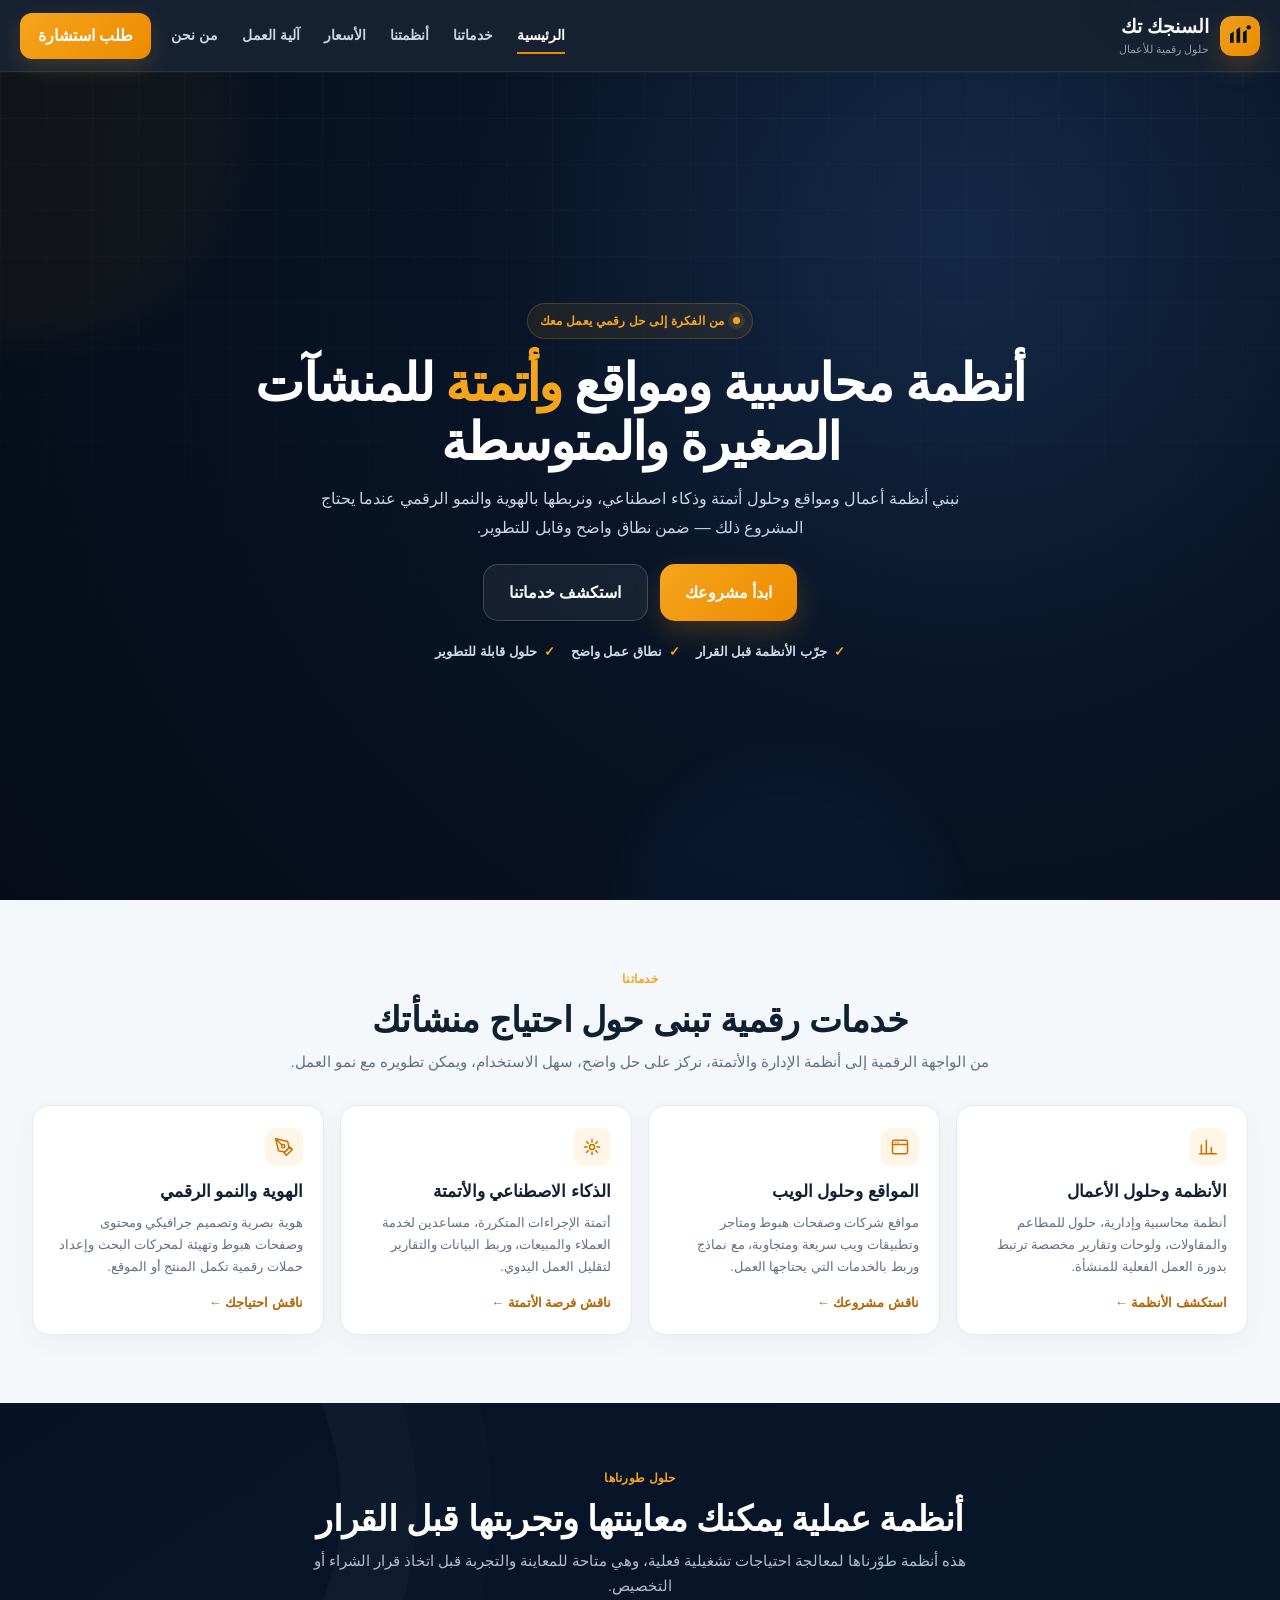
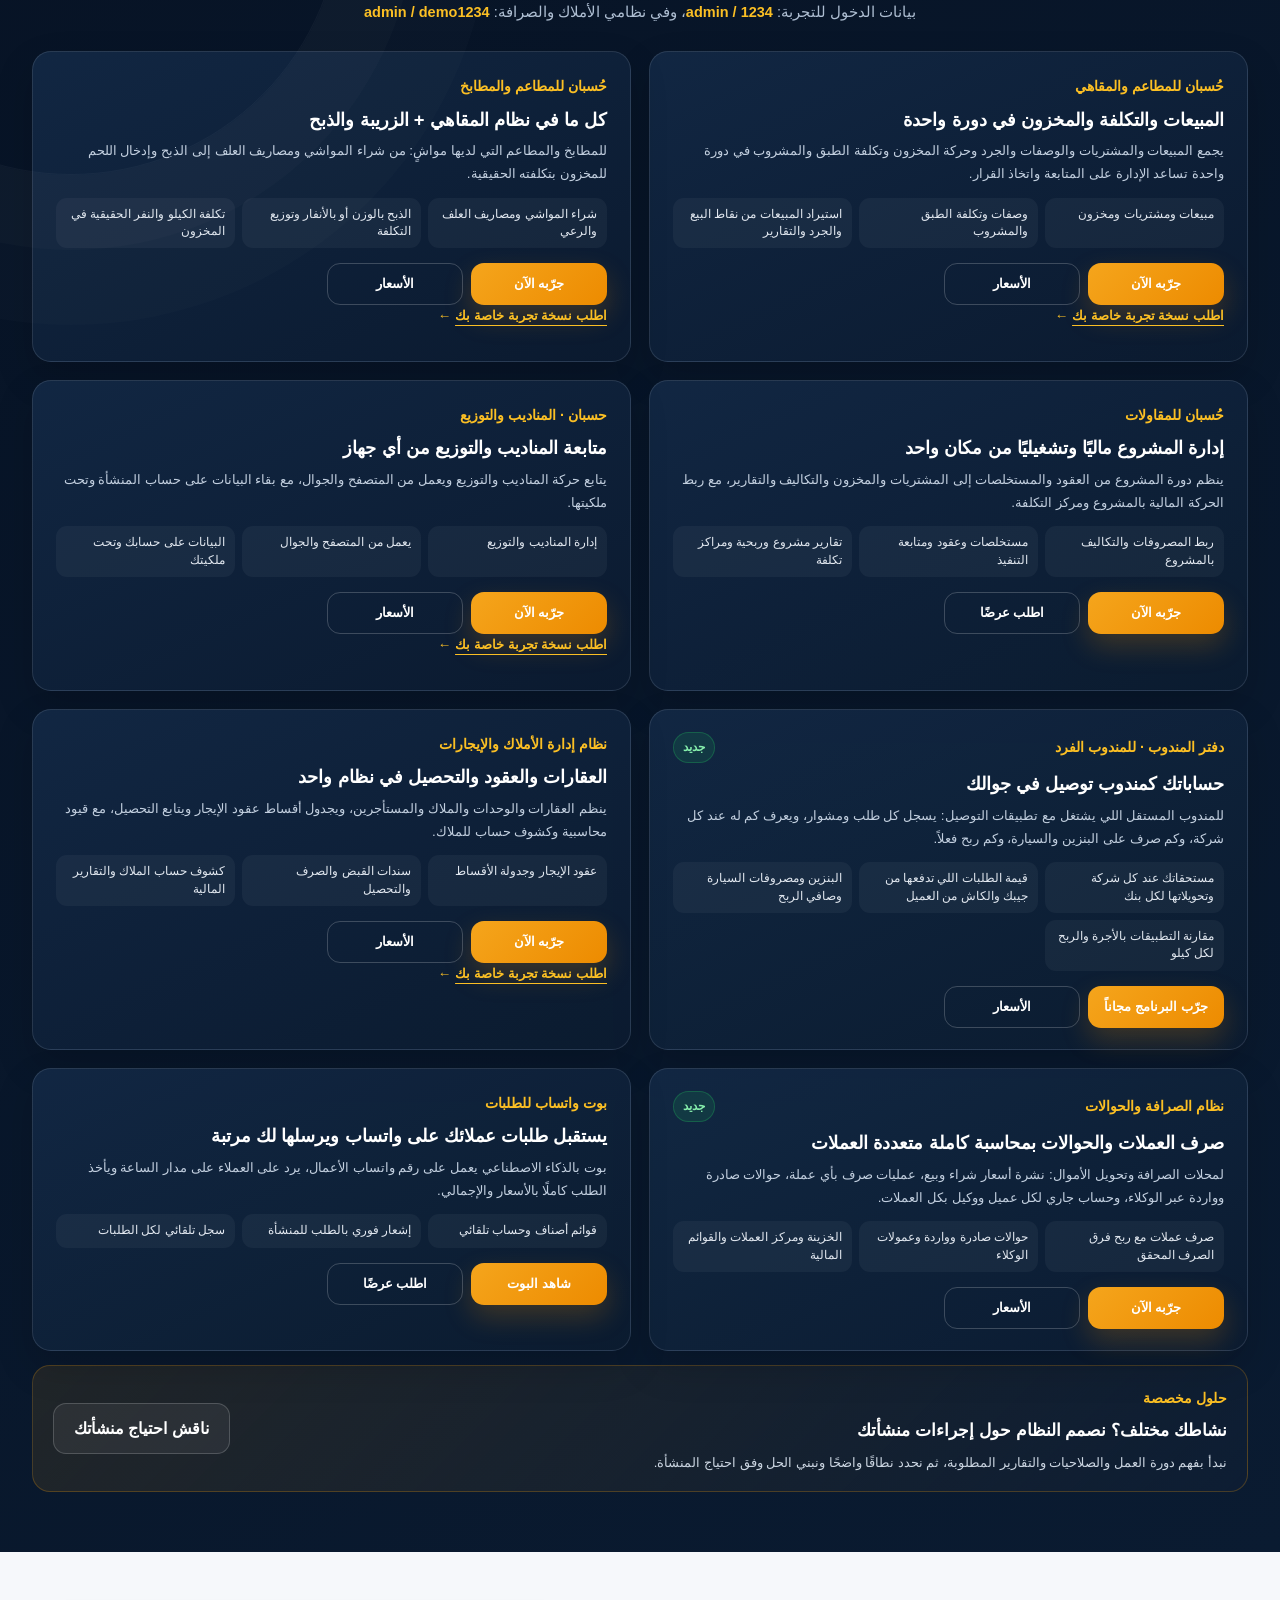
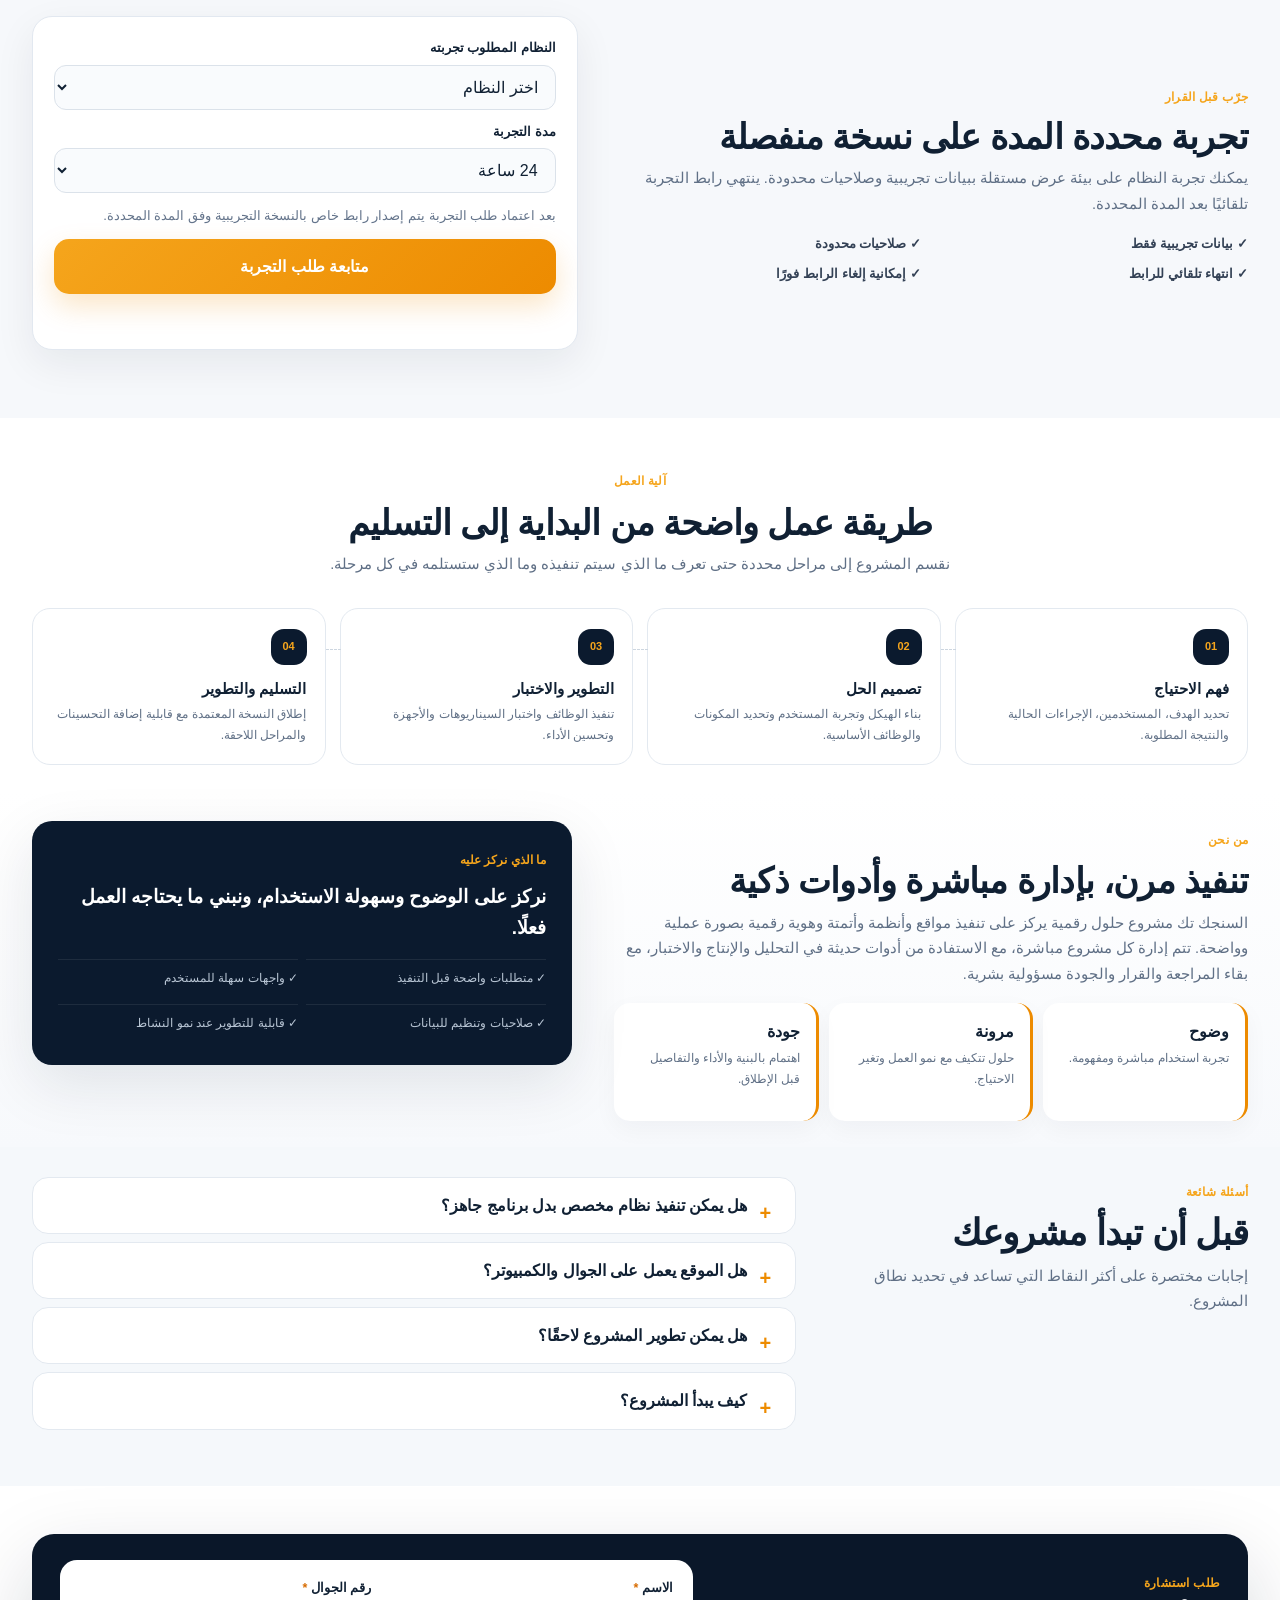
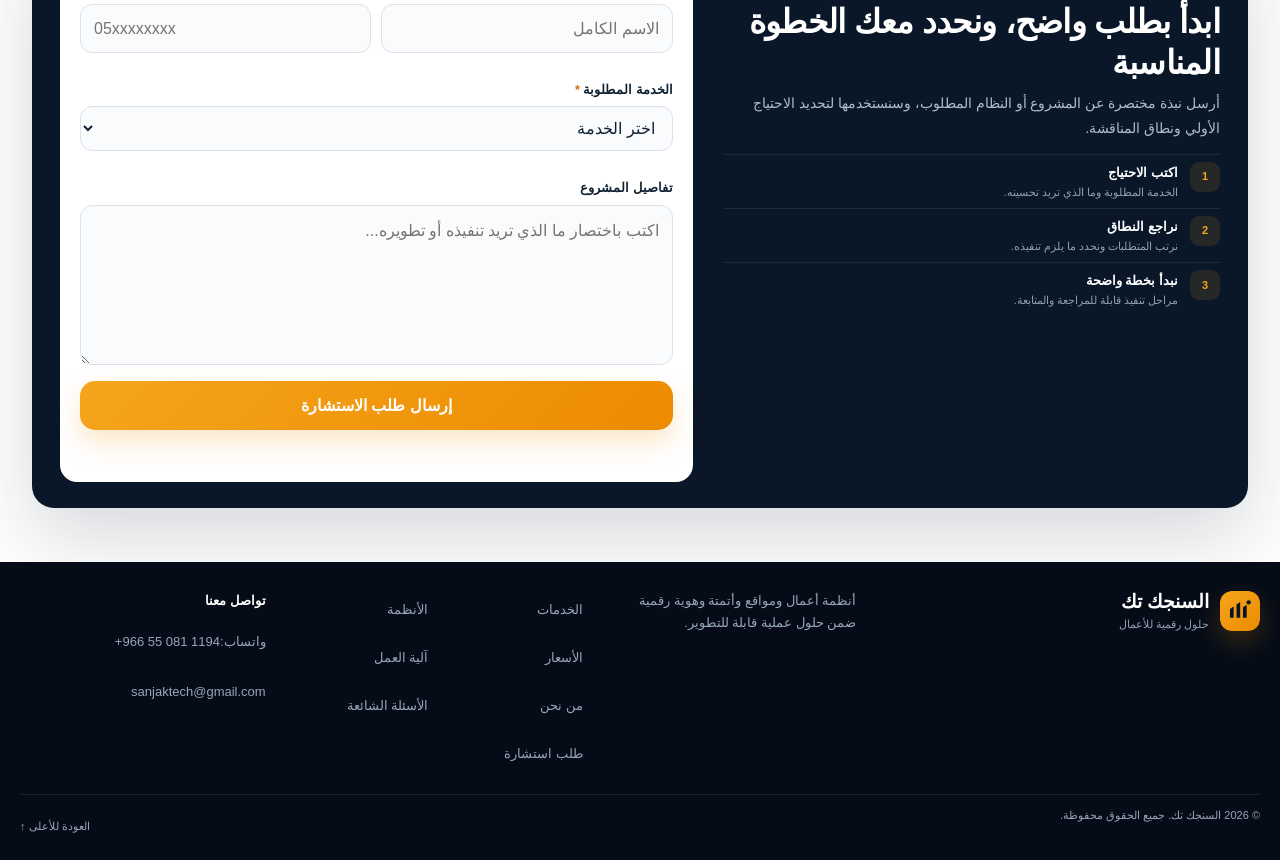
==== commit 7ecff70a: "رقم إصدار لملفات التنسيق والسكربت حتى يحمّل المتصفح النسخة الجديدة مباشرة Co-Authored-By: Claude Opu" ====
--- a/index.html
+++ b/index.html
@@ -18,7 +18,7 @@
 
   <title>أنظمة محاسبية ومواقع للمنشآت بدون اشتراك | السنجك تك</title>
   <link rel="icon" href="data:image/svg+xml,%3Csvg xmlns='http://www.w3.org/2000/svg' viewBox='0 0 64 64'%3E%3Crect width='64' height='64' rx='16' fill='%23081426'/%3E%3Cpath d='M18 44V30l6-4v18h-6Z' fill='%23f5a51c'/%3E%3Cpath d='M28 44V24l6-4v24h-6Z' fill='%23f5a51c'/%3E%3Cpath d='M38 44V28l6-4v20h-6Z' fill='%23f5a51c'/%3E%3Ccircle cx='46' cy='19' r='3.4' fill='%23f5a51c'/%3E%3C/svg%3E">
-  <link rel="stylesheet" href="styles.css">
+  <link rel="stylesheet" href="styles.css?v=20261126b">
   <link rel="canonical" href="https://sanjaktech.com/">
   <meta property="og:url" content="https://sanjaktech.com/">
   <meta property="og:image" content="https://sanjaktech.com/store-files/og-image.jpg">
@@ -513,6 +513,6 @@
     </div>
   </footer>
 
-  <script src="app.js" defer></script>
+  <script src="app.js?v=20261126b" defer></script>
 </body>
 </html>
--- a/styles.css
+++ b/styles.css
@@ -633,3 +633,8 @@
 .demo-credentials b{color:#fbbf24}
 /* أيقونات الخدمات بدل الأرقام */
 .service-icon svg{width:20px;height:20px}
+/* رابط «اطلب نسخة تجربة خاصة بك»: يبان كرابط واضح بلون الهوية */
+.open-demo-note{margin-top:14px;opacity:1}
+.open-demo-note a{color:#fbbf24;font-weight:700;text-decoration:underline;text-underline-offset:5px;text-decoration-thickness:1px}
+.open-demo-note a::after{content:" ←";text-decoration:none;display:inline-block;margin-inline-start:4px}
+.open-demo-note a:hover{color:#fcd34d}
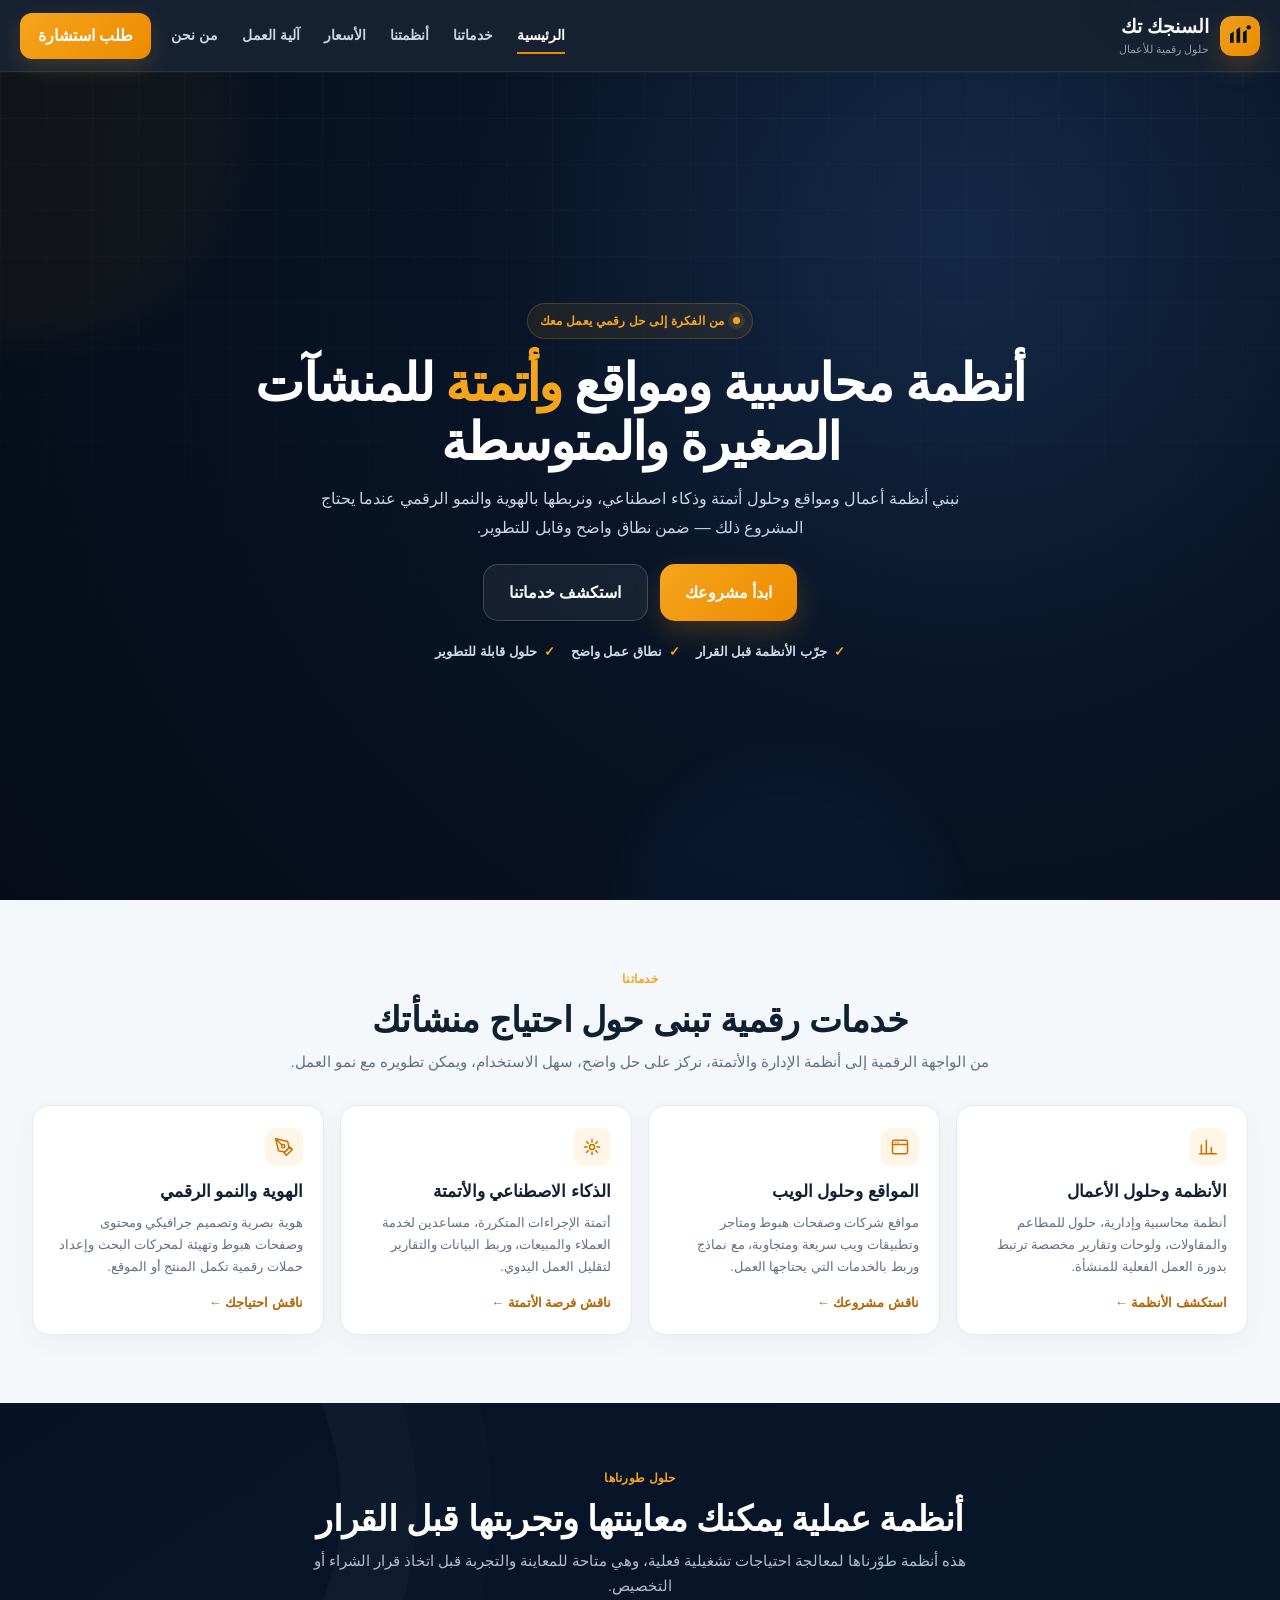
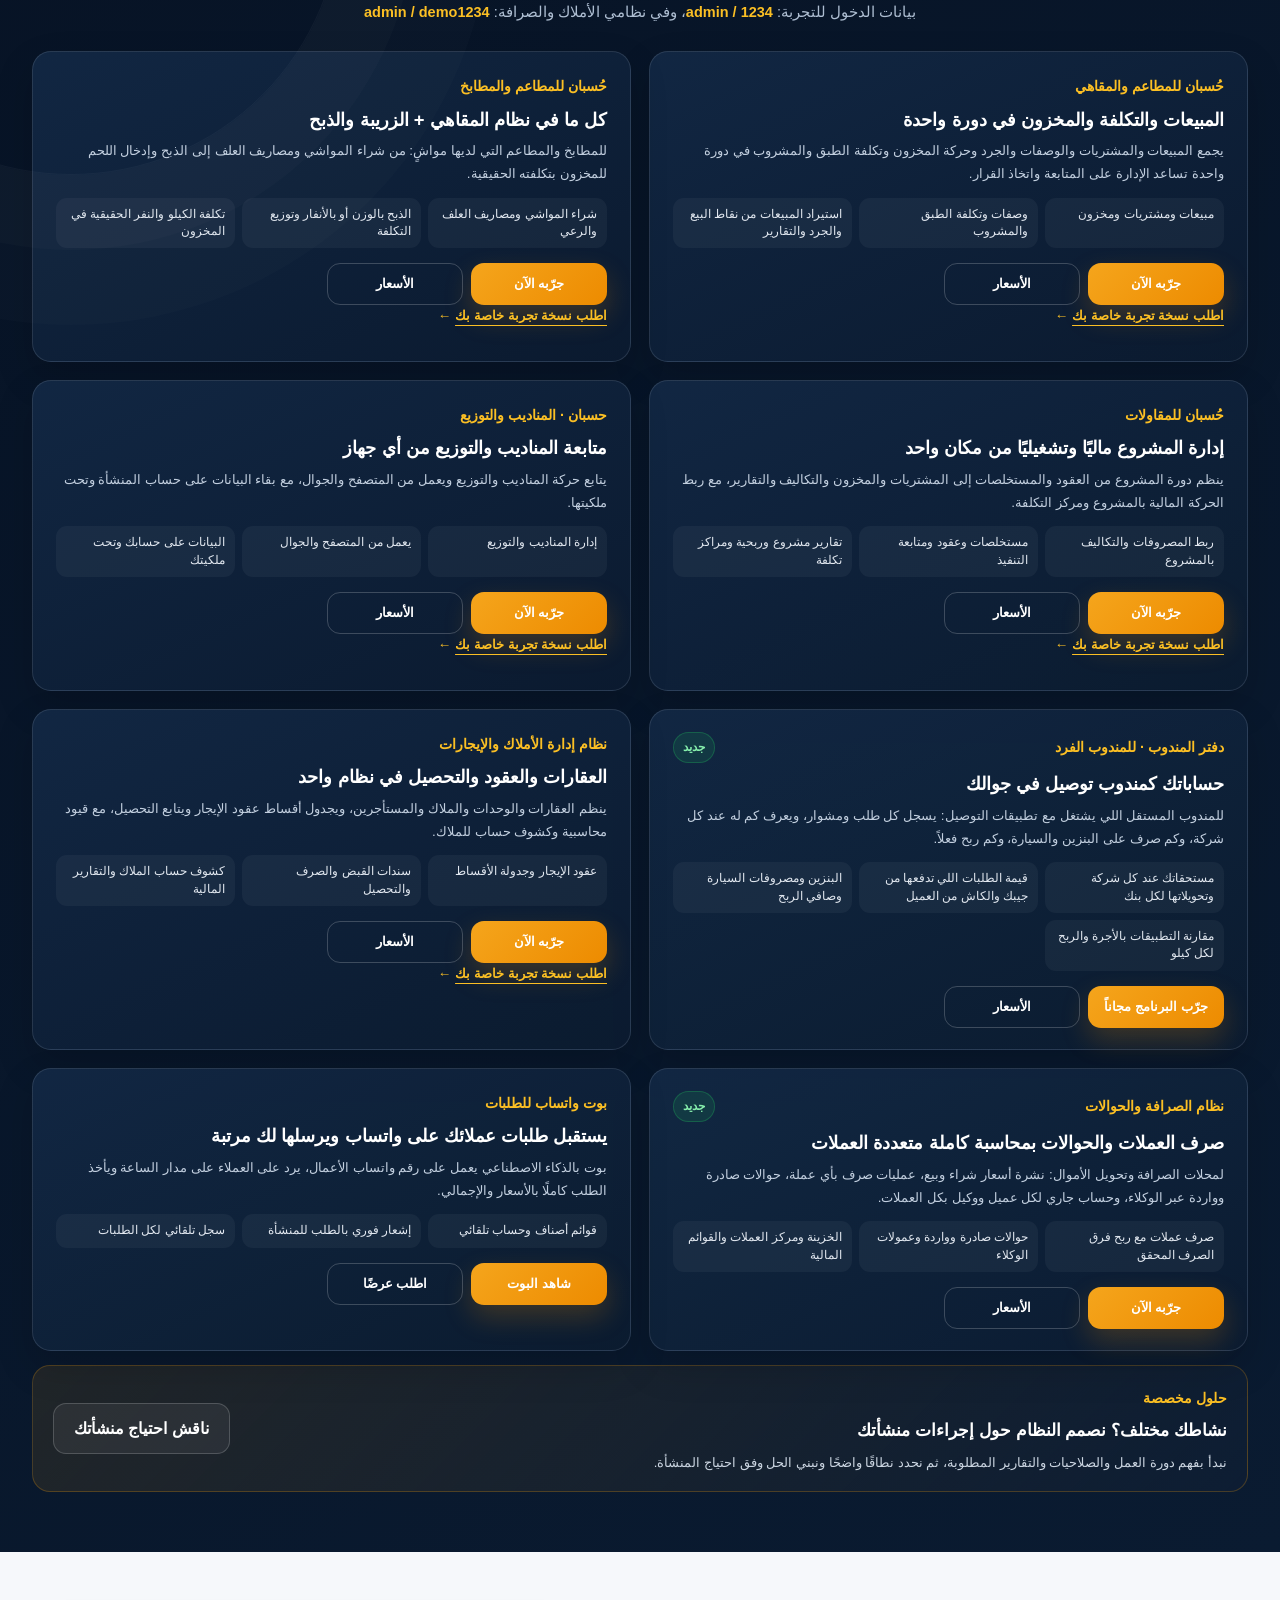
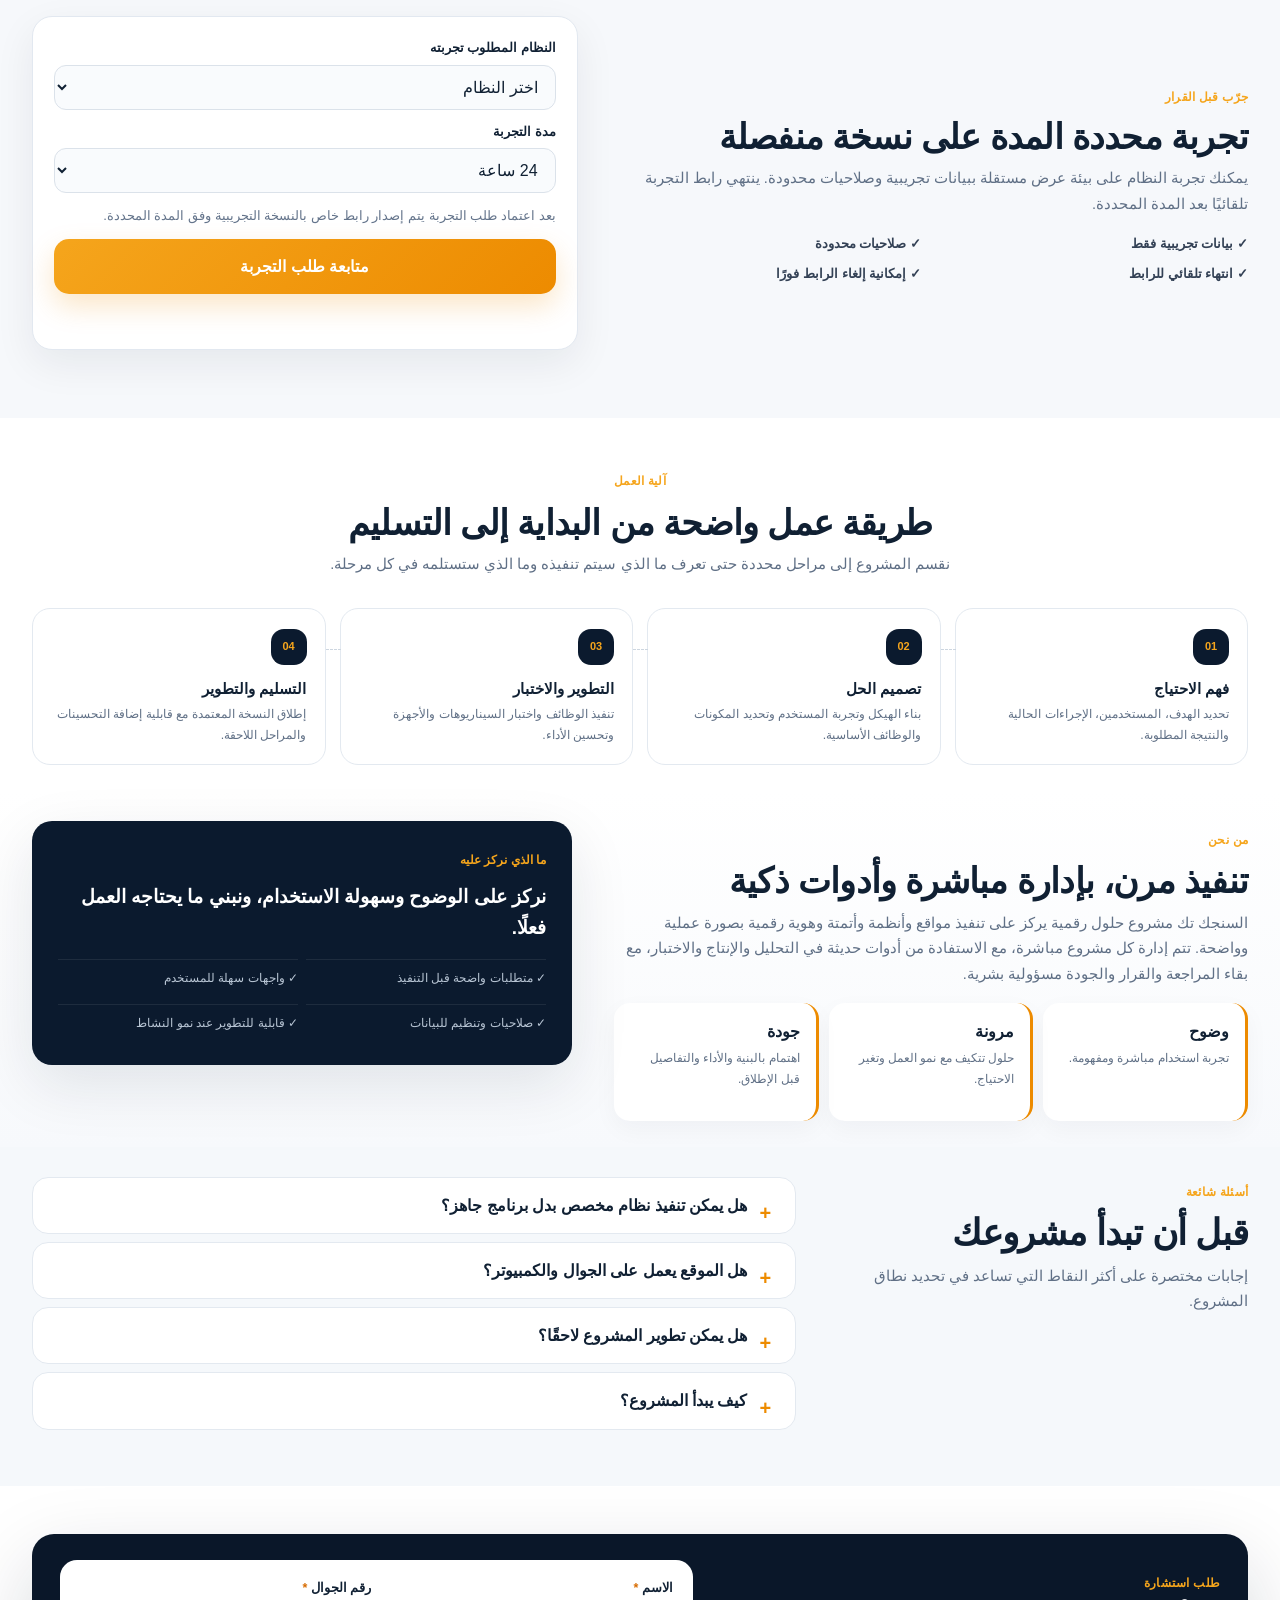
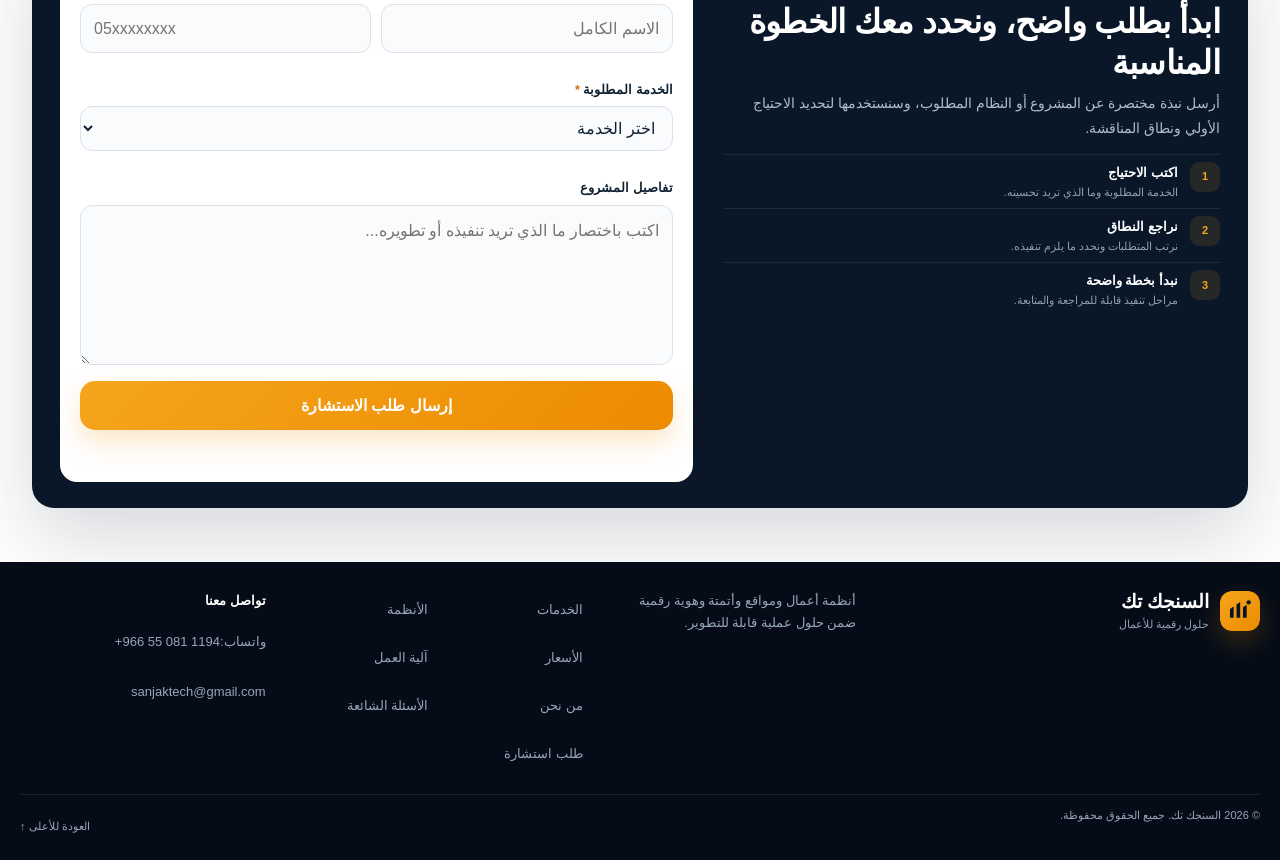
==== commit d30d91ce: "توحيد بطاقة حُسبان للمقاولات مع باقي الأنظمة: زر الأسعار ورابط طلب نسخة تجربة Co-Authored-By: Claude" ====
--- a/index.html
+++ b/index.html
@@ -198,8 +198,9 @@
             </ul>
             <div class="system-actions">
               <a class="btn btn-primary" href="/try/muqawalat/">جرّبه الآن</a>
-              <a class="btn btn-outline" href="#consultation">اطلب عرضًا</a>
-            </div>
+              <a class="btn btn-outline" href="store.html#systems-pricing">الأسعار</a>
+            </div>
+            <p class="open-demo-note"><a href="#demo-access" class="demo-request" data-demo-system="construction">اطلب نسخة تجربة خاصة بك</a></p>
           </article>
 
           <article class="system-card system-card-ready">
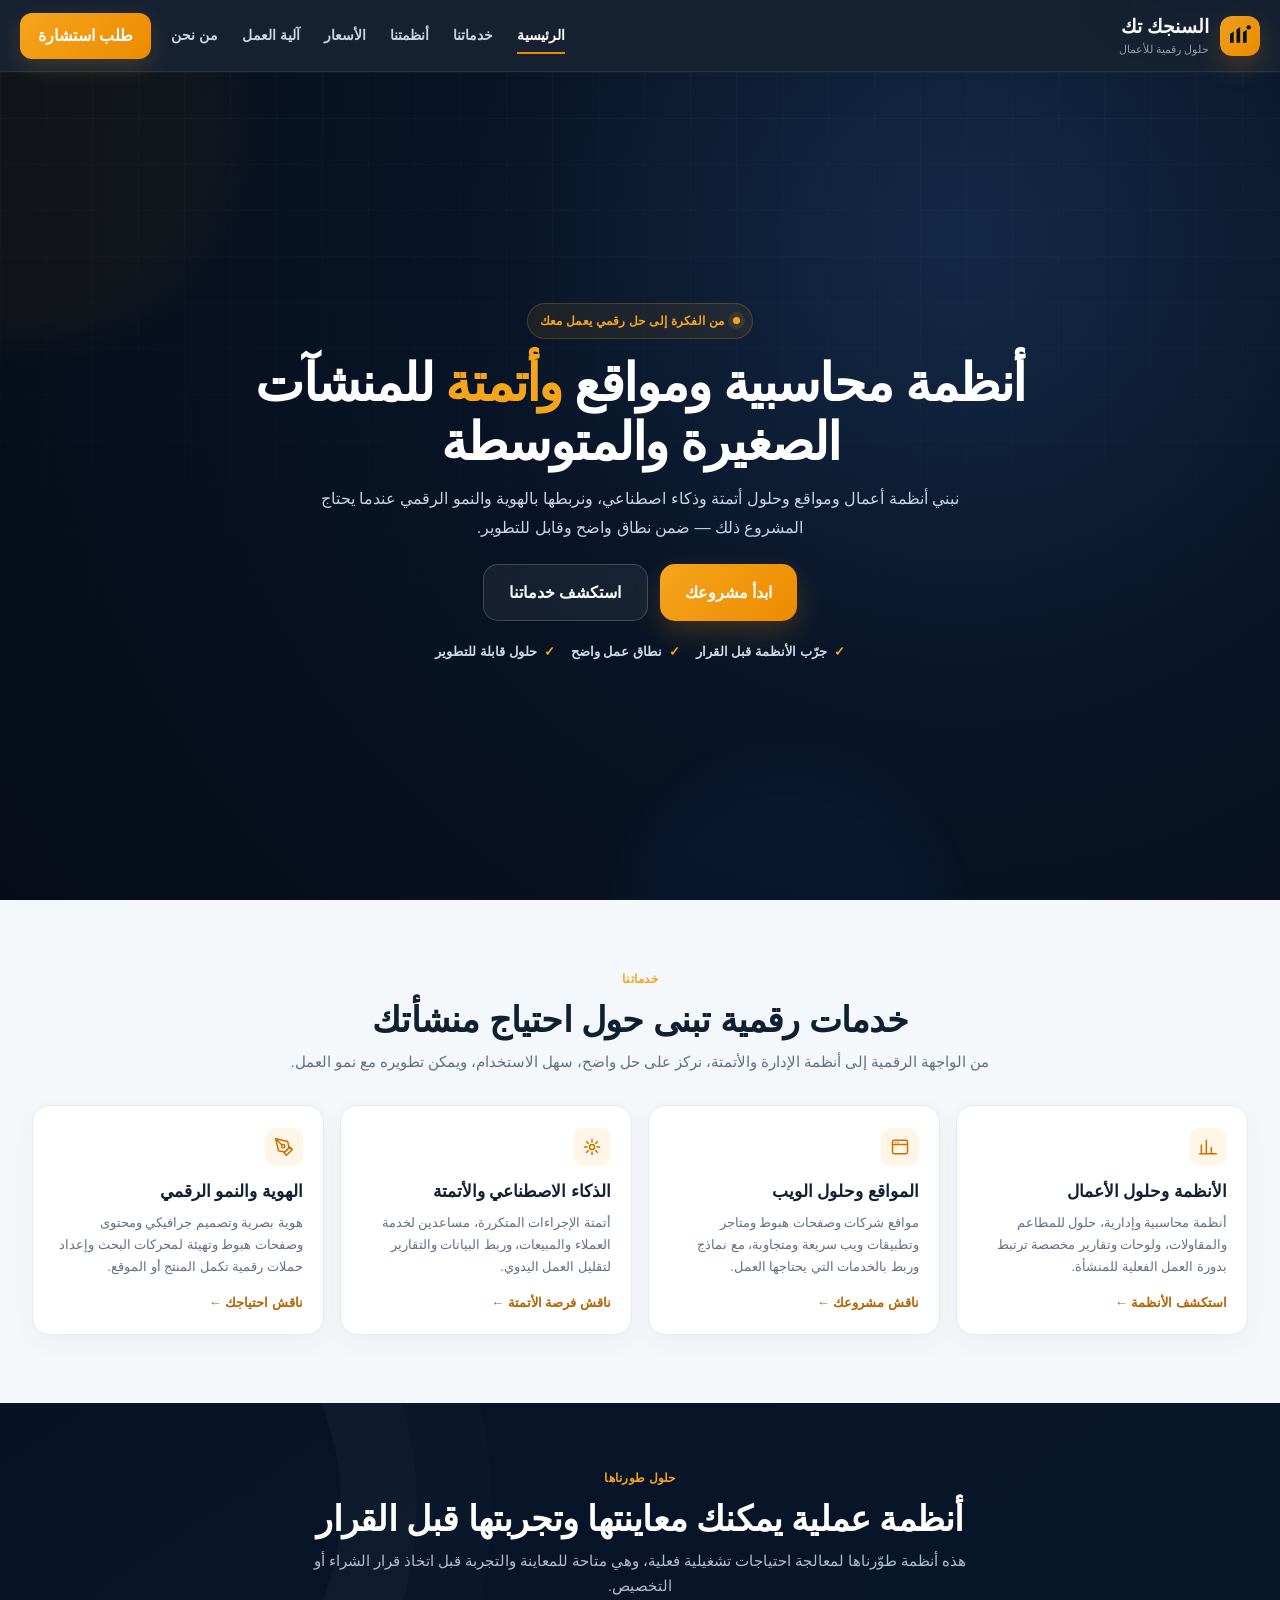
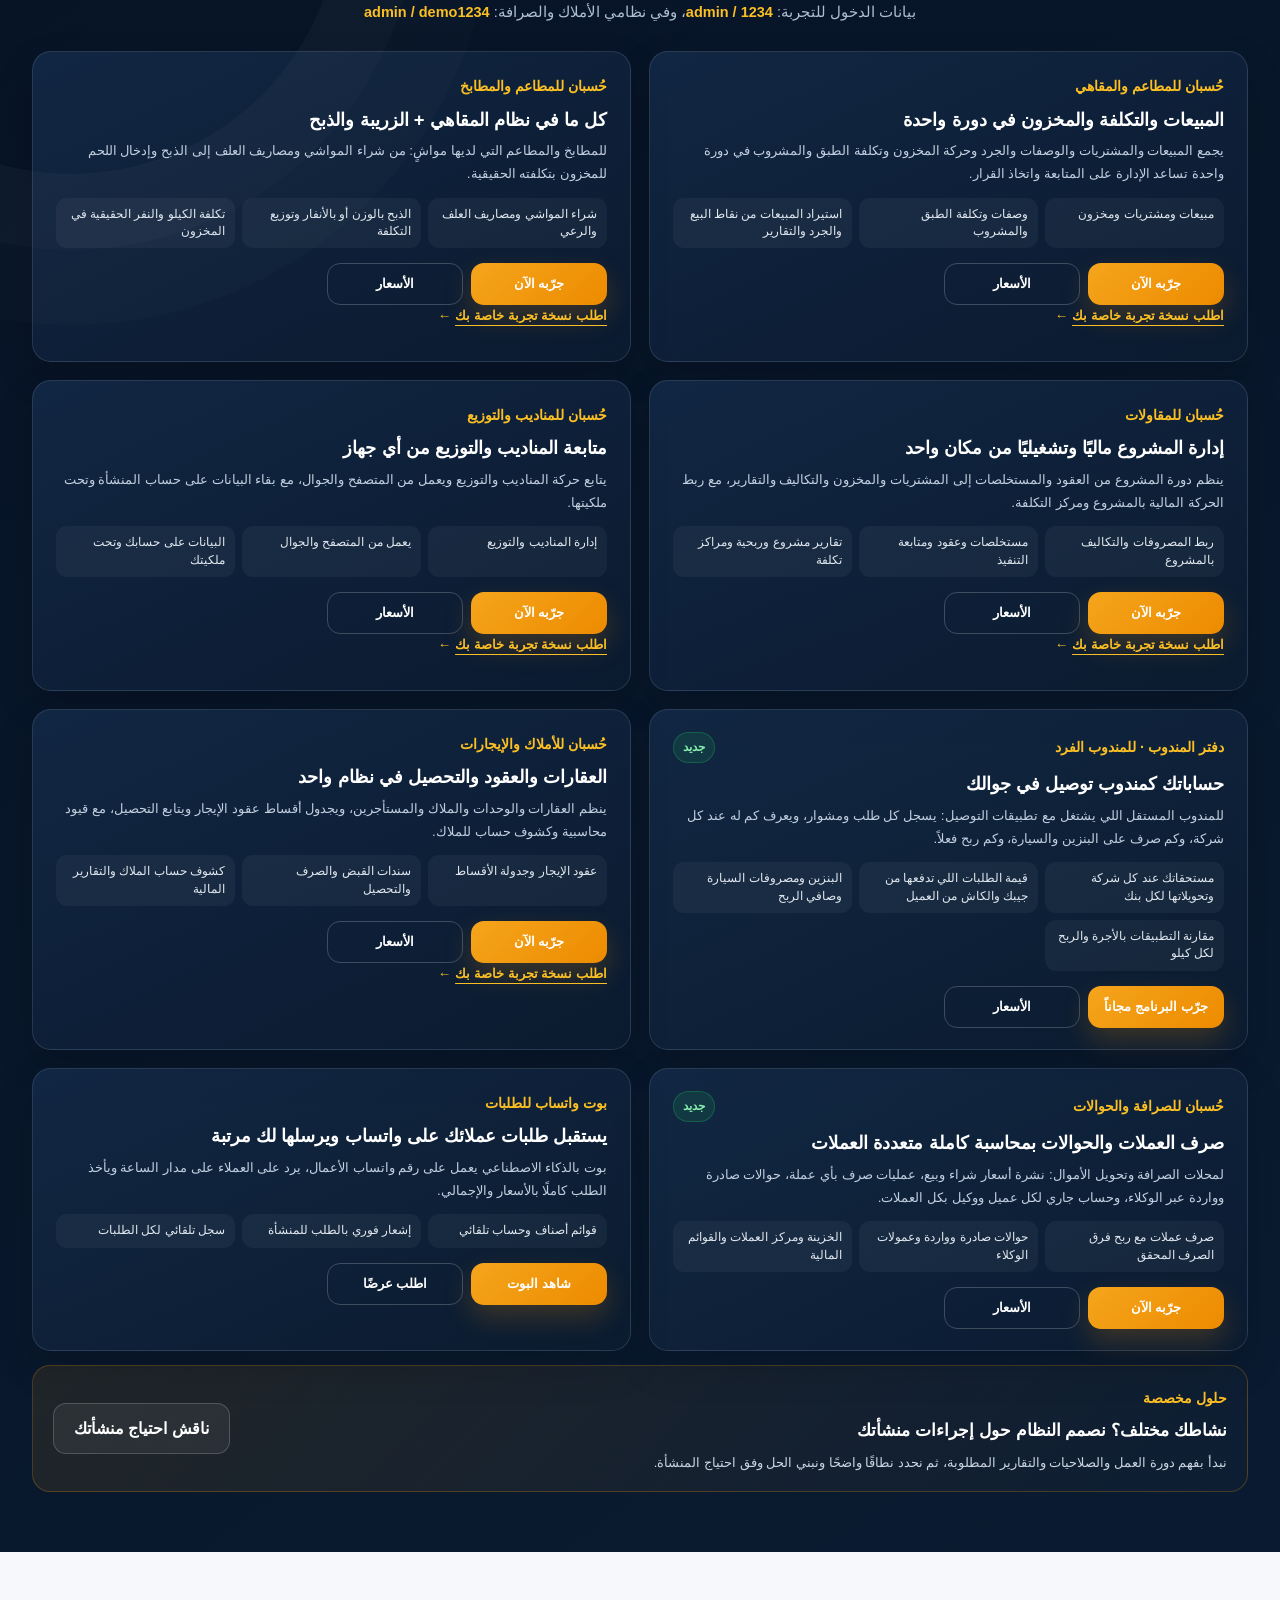
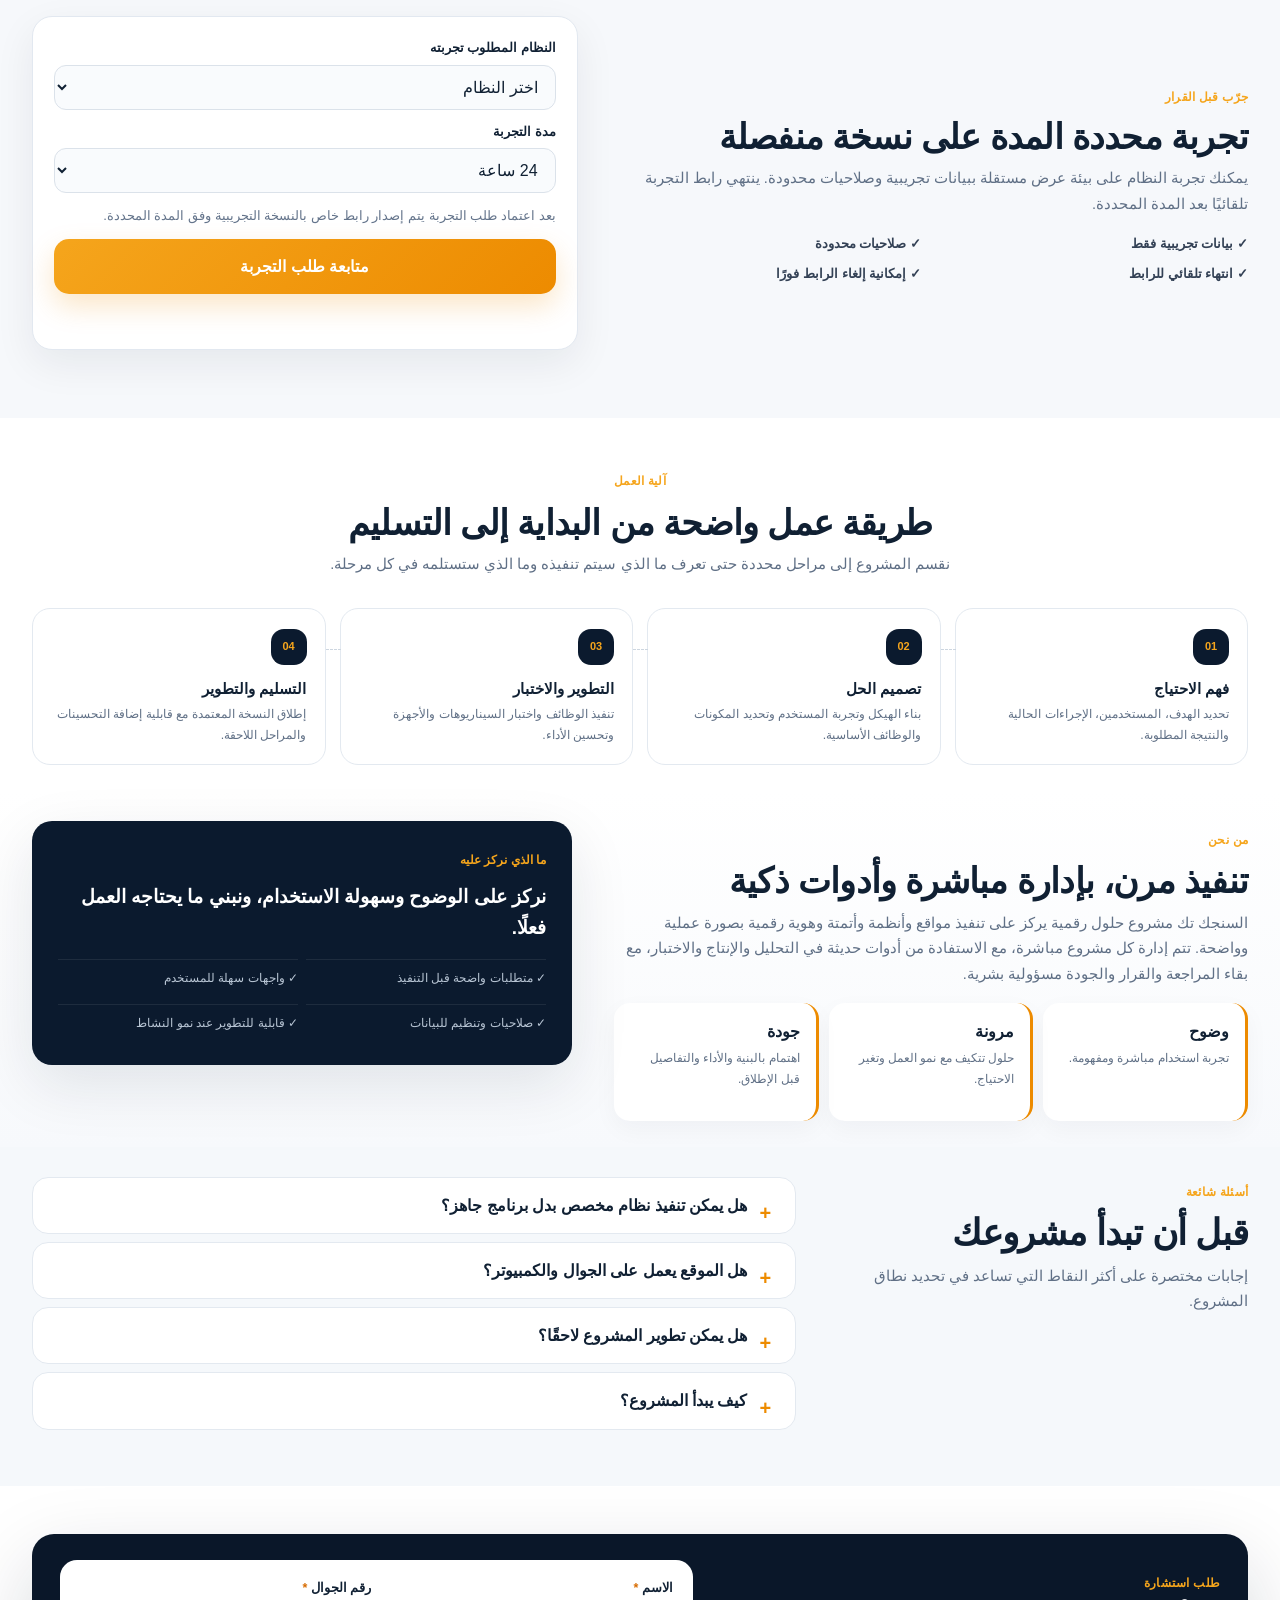
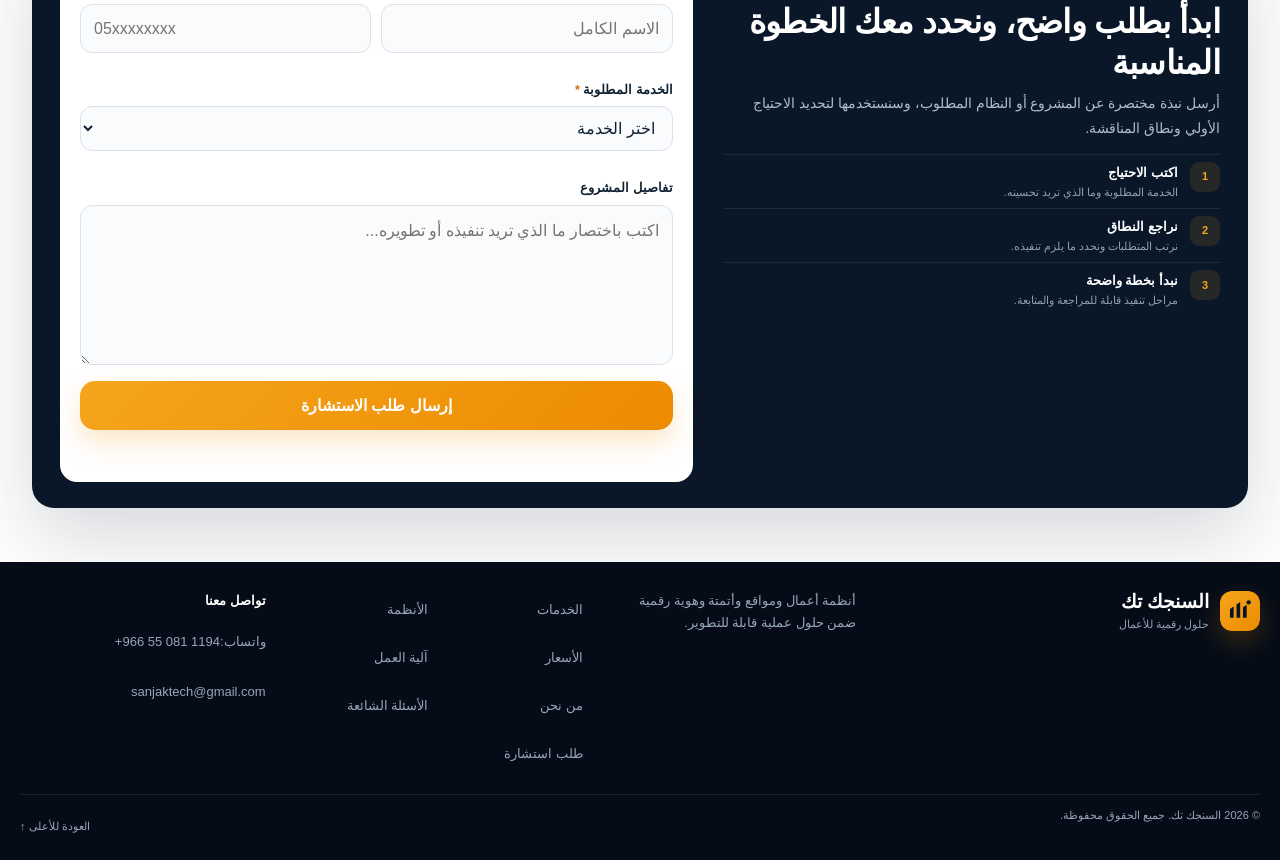
==== commit 171ba980: "توحيد أسماء البرامج المحاسبية تحت «حُسبان» - حُسبان للمناديب والتوزيع، حُسبان للأملاك والإيجارات، حُ" ====
--- a/index.html
+++ b/index.html
@@ -18,7 +18,7 @@
 
   <title>أنظمة محاسبية ومواقع للمنشآت بدون اشتراك | السنجك تك</title>
   <link rel="icon" href="data:image/svg+xml,%3Csvg xmlns='http://www.w3.org/2000/svg' viewBox='0 0 64 64'%3E%3Crect width='64' height='64' rx='16' fill='%23081426'/%3E%3Cpath d='M18 44V30l6-4v18h-6Z' fill='%23f5a51c'/%3E%3Cpath d='M28 44V24l6-4v24h-6Z' fill='%23f5a51c'/%3E%3Cpath d='M38 44V28l6-4v20h-6Z' fill='%23f5a51c'/%3E%3Ccircle cx='46' cy='19' r='3.4' fill='%23f5a51c'/%3E%3C/svg%3E">
-  <link rel="stylesheet" href="styles.css?v=20261126b">
+  <link rel="stylesheet" href="styles.css?v=20261126c">
   <link rel="canonical" href="https://sanjaktech.com/">
   <meta property="og:url" content="https://sanjaktech.com/">
   <meta property="og:image" content="https://sanjaktech.com/store-files/og-image.jpg">
@@ -205,7 +205,7 @@
 
           <article class="system-card system-card-ready">
             <div class="system-card-head">
-              <span class="system-kicker">حسبان · المناديب والتوزيع</span>
+              <span class="system-kicker">حُسبان للمناديب والتوزيع</span>
             </div>
             <h3>متابعة المناديب والتوزيع من أي جهاز</h3>
             <p>يتابع حركة المناديب والتوزيع ويعمل من المتصفح والجوال، مع بقاء البيانات على حساب المنشأة وتحت ملكيتها.</p>
@@ -242,7 +242,7 @@
 
           <article class="system-card system-card-ready">
             <div class="system-card-head">
-              <span class="system-kicker">نظام إدارة الأملاك والإيجارات</span>
+              <span class="system-kicker">حُسبان للأملاك والإيجارات</span>
             </div>
             <h3>العقارات والعقود والتحصيل في نظام واحد</h3>
             <p>ينظم العقارات والوحدات والملاك والمستأجرين، ويجدول أقساط عقود الإيجار ويتابع التحصيل، مع قيود محاسبية وكشوف حساب للملاك.</p>
@@ -260,7 +260,7 @@
 
           <article class="system-card system-card-ready" id="sarrafa">
             <div class="system-card-head">
-              <span class="system-kicker">نظام الصرافة والحوالات</span>
+              <span class="system-kicker">حُسبان للصرافة والحوالات</span>
               <span class="status-badge">جديد</span>
             </div>
             <h3>صرف العملات والحوالات بمحاسبة كاملة متعددة العملات</h3>
@@ -325,10 +325,10 @@
               <option value="restaurant-cafe">حُسبان للمطاعم والمقاهي</option>
               <option value="restaurant">حُسبان للمطاعم والمطابخ (مع الزريبة والذبح)</option>
               <option value="construction">حُسبان للمقاولات</option>
-              <option value="hesban">حسبان · المناديب والتوزيع</option>
+              <option value="hesban">حُسبان للمناديب والتوزيع</option>
               <option value="dafter">دفتر المندوب · للمندوب الفرد</option>
-              <option value="amlak">نظام إدارة الأملاك والإيجارات</option>
-              <option value="sarrafa">نظام الصرافة والحوالات</option>
+              <option value="amlak">حُسبان للأملاك والإيجارات</option>
+              <option value="sarrafa">حُسبان للصرافة والحوالات</option>
             </select>
           </div>
           <div class="field">
@@ -514,6 +514,6 @@
     </div>
   </footer>
 
-  <script src="app.js?v=20261126b" defer></script>
+  <script src="app.js?v=20261126c" defer></script>
 </body>
 </html>
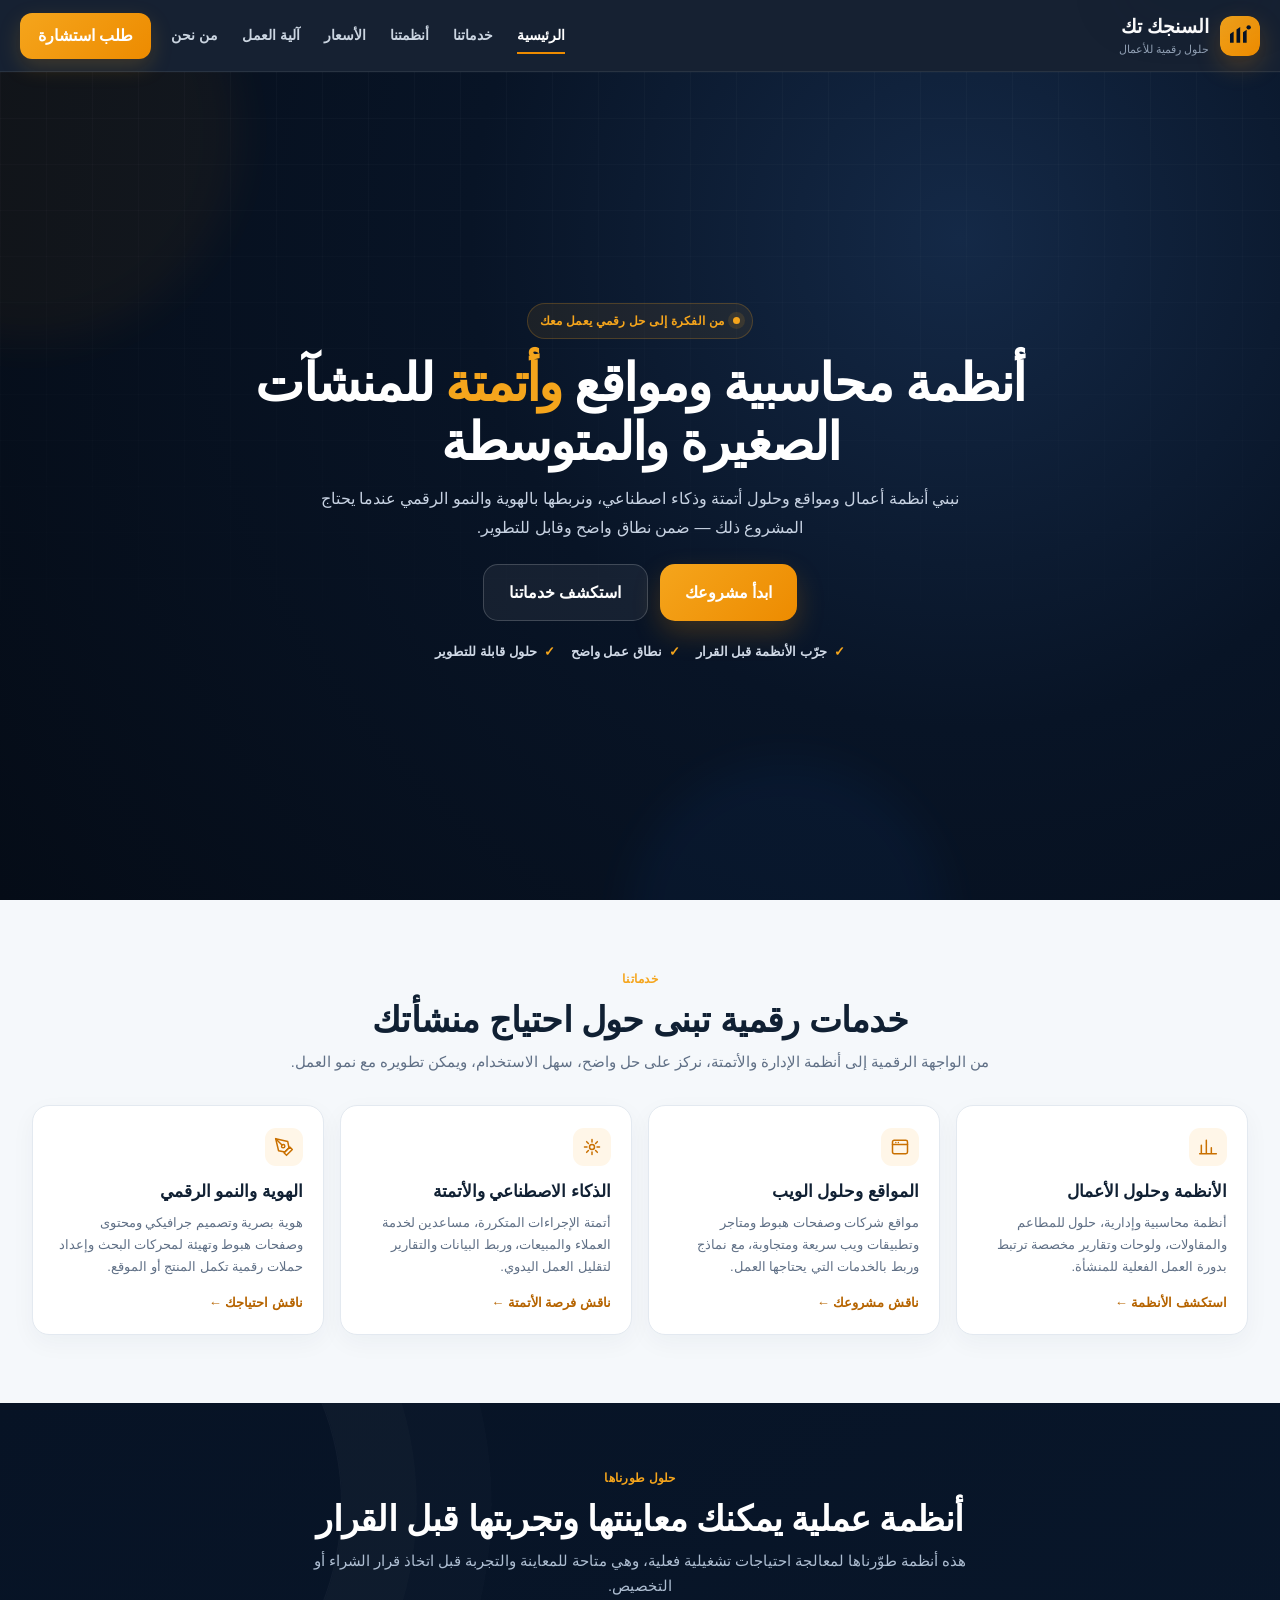
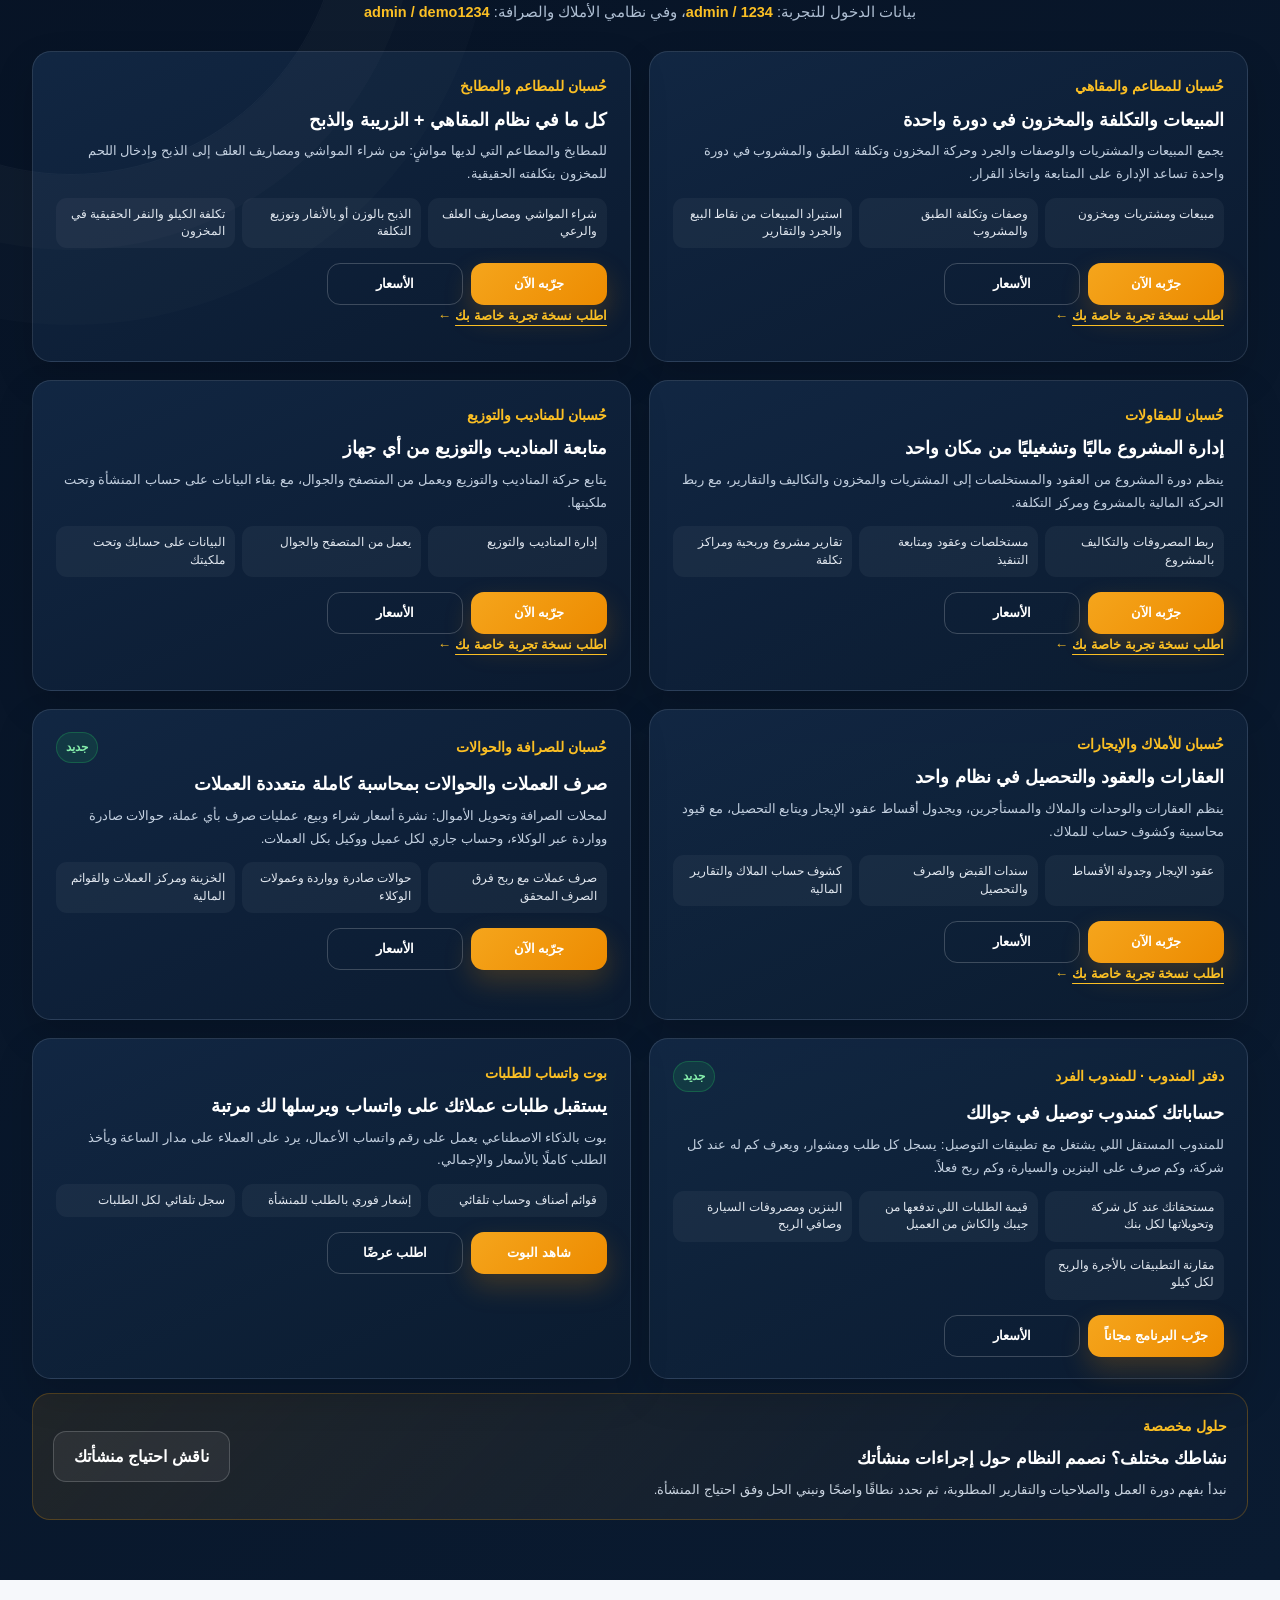
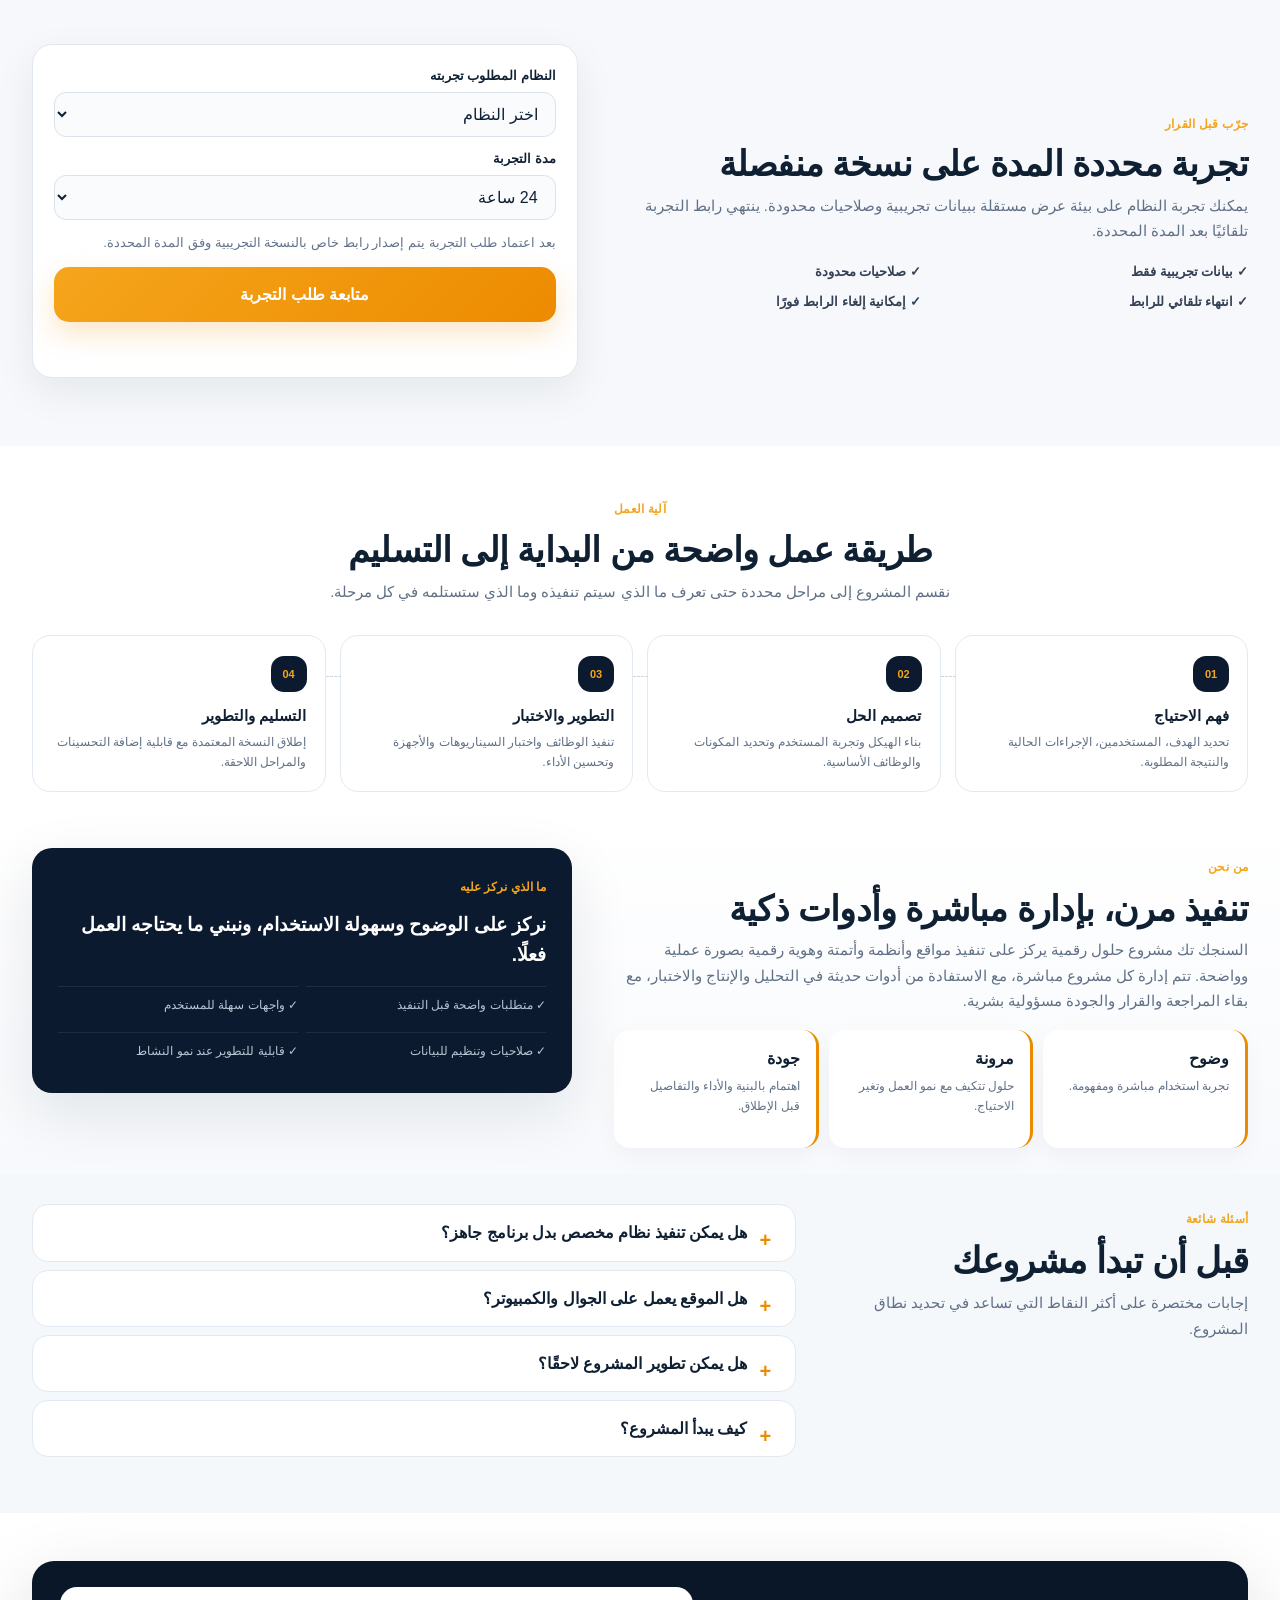
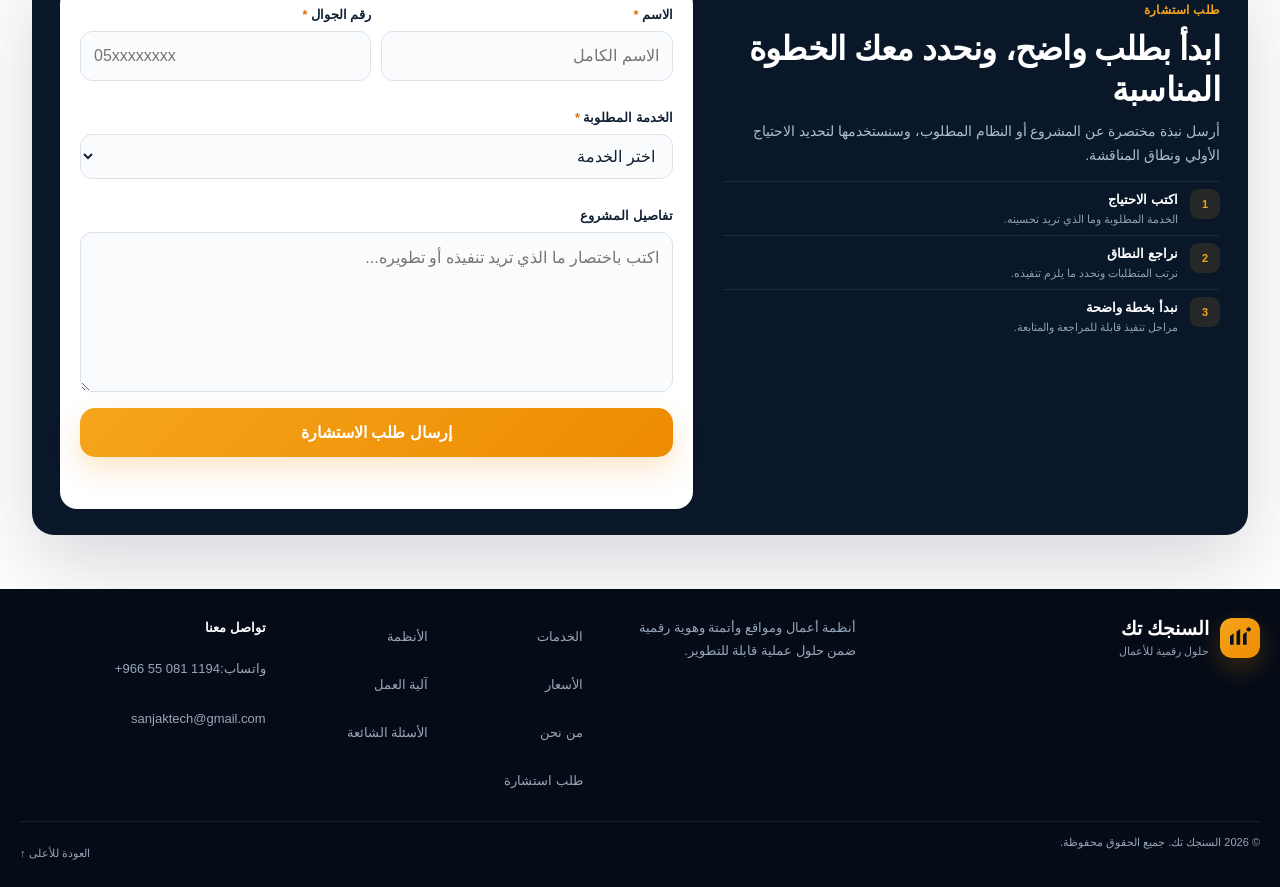
==== commit 031a565a: "نقل دفتر المندوب بعد برامج حُسبان في الرئيسية وصفحة الأسعار Co-Authored-By: Claude Opus 5.5 <noreply" ====
--- a/index.html
+++ b/index.html
@@ -221,6 +221,42 @@
             <p class="open-demo-note"><a href="#demo-access" class="demo-request" data-demo-system="hesban">اطلب نسخة تجربة خاصة بك</a></p>
           </article>
 
+
+          <article class="system-card system-card-ready">
+            <div class="system-card-head">
+              <span class="system-kicker">حُسبان للأملاك والإيجارات</span>
+            </div>
+            <h3>العقارات والعقود والتحصيل في نظام واحد</h3>
+            <p>ينظم العقارات والوحدات والملاك والمستأجرين، ويجدول أقساط عقود الإيجار ويتابع التحصيل، مع قيود محاسبية وكشوف حساب للملاك.</p>
+            <ul>
+              <li>عقود الإيجار وجدولة الأقساط</li>
+              <li>سندات القبض والصرف والتحصيل</li>
+              <li>كشوف حساب الملاك والتقارير المالية</li>
+            </ul>
+            <div class="system-actions">
+              <a class="btn btn-primary" href="https://script.google.com/macros/s/AKfycbw_4XAYCPAav3L6p-7e4wcH6fi-9ftSYCti_9Gf0BouINMbDtCMCt1yjOsH7Wx-YONQ/exec?demoToken=318dd178d81f959d31748d38e18b0e8050b63c82719fee362c70a2920c804fcb" target="_blank" rel="noopener">جرّبه الآن</a>
+              <a class="btn btn-outline" href="store.html#systems-pricing">الأسعار</a>
+            </div>
+            <p class="open-demo-note"><a href="#demo-access" class="demo-request" data-demo-system="amlak">اطلب نسخة تجربة خاصة بك</a></p>
+          </article>
+
+          <article class="system-card system-card-ready" id="sarrafa">
+            <div class="system-card-head">
+              <span class="system-kicker">حُسبان للصرافة والحوالات</span>
+              <span class="status-badge">جديد</span>
+            </div>
+            <h3>صرف العملات والحوالات بمحاسبة كاملة متعددة العملات</h3>
+            <p>لمحلات الصرافة وتحويل الأموال: نشرة أسعار شراء وبيع، عمليات صرف بأي عملة، حوالات صادرة وواردة عبر الوكلاء، وحساب جاري لكل عميل ووكيل بكل العملات.</p>
+            <ul>
+              <li>صرف عملات مع ربح فرق الصرف المحقق</li>
+              <li>حوالات صادرة وواردة وعمولات الوكلاء</li>
+              <li>الخزينة ومركز العملات والقوائم المالية</li>
+            </ul>
+            <div class="system-actions">
+              <a class="btn btn-primary" href="https://script.google.com/macros/s/AKfycbxA9Ck3ezJRiE4ItNfO6UFE5PUjR-zG24wKZRD6Cmt4nMmXmQjfcRVeAecVzBSpDWQ9pg/exec" target="_blank" rel="noopener">جرّبه الآن</a>
+              <a class="btn btn-outline" href="store.html#sarrafa">الأسعار</a>
+            </div>
+          </article>
           <article class="system-card system-card-ready" id="dafter-mandoob">
             <div class="system-card-head">
               <span class="system-kicker">دفتر المندوب · للمندوب الفرد</span>
@@ -237,42 +273,6 @@
             <div class="system-actions">
               <a class="btn btn-primary" href="/try/mandoob/">جرّب البرنامج مجاناً</a>
               <a class="btn btn-outline" href="store.html#systems-pricing">الأسعار</a>
-            </div>
-          </article>
-
-          <article class="system-card system-card-ready">
-            <div class="system-card-head">
-              <span class="system-kicker">حُسبان للأملاك والإيجارات</span>
-            </div>
-            <h3>العقارات والعقود والتحصيل في نظام واحد</h3>
-            <p>ينظم العقارات والوحدات والملاك والمستأجرين، ويجدول أقساط عقود الإيجار ويتابع التحصيل، مع قيود محاسبية وكشوف حساب للملاك.</p>
-            <ul>
-              <li>عقود الإيجار وجدولة الأقساط</li>
-              <li>سندات القبض والصرف والتحصيل</li>
-              <li>كشوف حساب الملاك والتقارير المالية</li>
-            </ul>
-            <div class="system-actions">
-              <a class="btn btn-primary" href="https://script.google.com/macros/s/AKfycbw_4XAYCPAav3L6p-7e4wcH6fi-9ftSYCti_9Gf0BouINMbDtCMCt1yjOsH7Wx-YONQ/exec?demoToken=318dd178d81f959d31748d38e18b0e8050b63c82719fee362c70a2920c804fcb" target="_blank" rel="noopener">جرّبه الآن</a>
-              <a class="btn btn-outline" href="store.html#systems-pricing">الأسعار</a>
-            </div>
-            <p class="open-demo-note"><a href="#demo-access" class="demo-request" data-demo-system="amlak">اطلب نسخة تجربة خاصة بك</a></p>
-          </article>
-
-          <article class="system-card system-card-ready" id="sarrafa">
-            <div class="system-card-head">
-              <span class="system-kicker">حُسبان للصرافة والحوالات</span>
-              <span class="status-badge">جديد</span>
-            </div>
-            <h3>صرف العملات والحوالات بمحاسبة كاملة متعددة العملات</h3>
-            <p>لمحلات الصرافة وتحويل الأموال: نشرة أسعار شراء وبيع، عمليات صرف بأي عملة، حوالات صادرة وواردة عبر الوكلاء، وحساب جاري لكل عميل ووكيل بكل العملات.</p>
-            <ul>
-              <li>صرف عملات مع ربح فرق الصرف المحقق</li>
-              <li>حوالات صادرة وواردة وعمولات الوكلاء</li>
-              <li>الخزينة ومركز العملات والقوائم المالية</li>
-            </ul>
-            <div class="system-actions">
-              <a class="btn btn-primary" href="https://script.google.com/macros/s/AKfycbxA9Ck3ezJRiE4ItNfO6UFE5PUjR-zG24wKZRD6Cmt4nMmXmQjfcRVeAecVzBSpDWQ9pg/exec" target="_blank" rel="noopener">جرّبه الآن</a>
-              <a class="btn btn-outline" href="store.html#sarrafa">الأسعار</a>
             </div>
           </article>
           <article class="system-card system-card-ready">
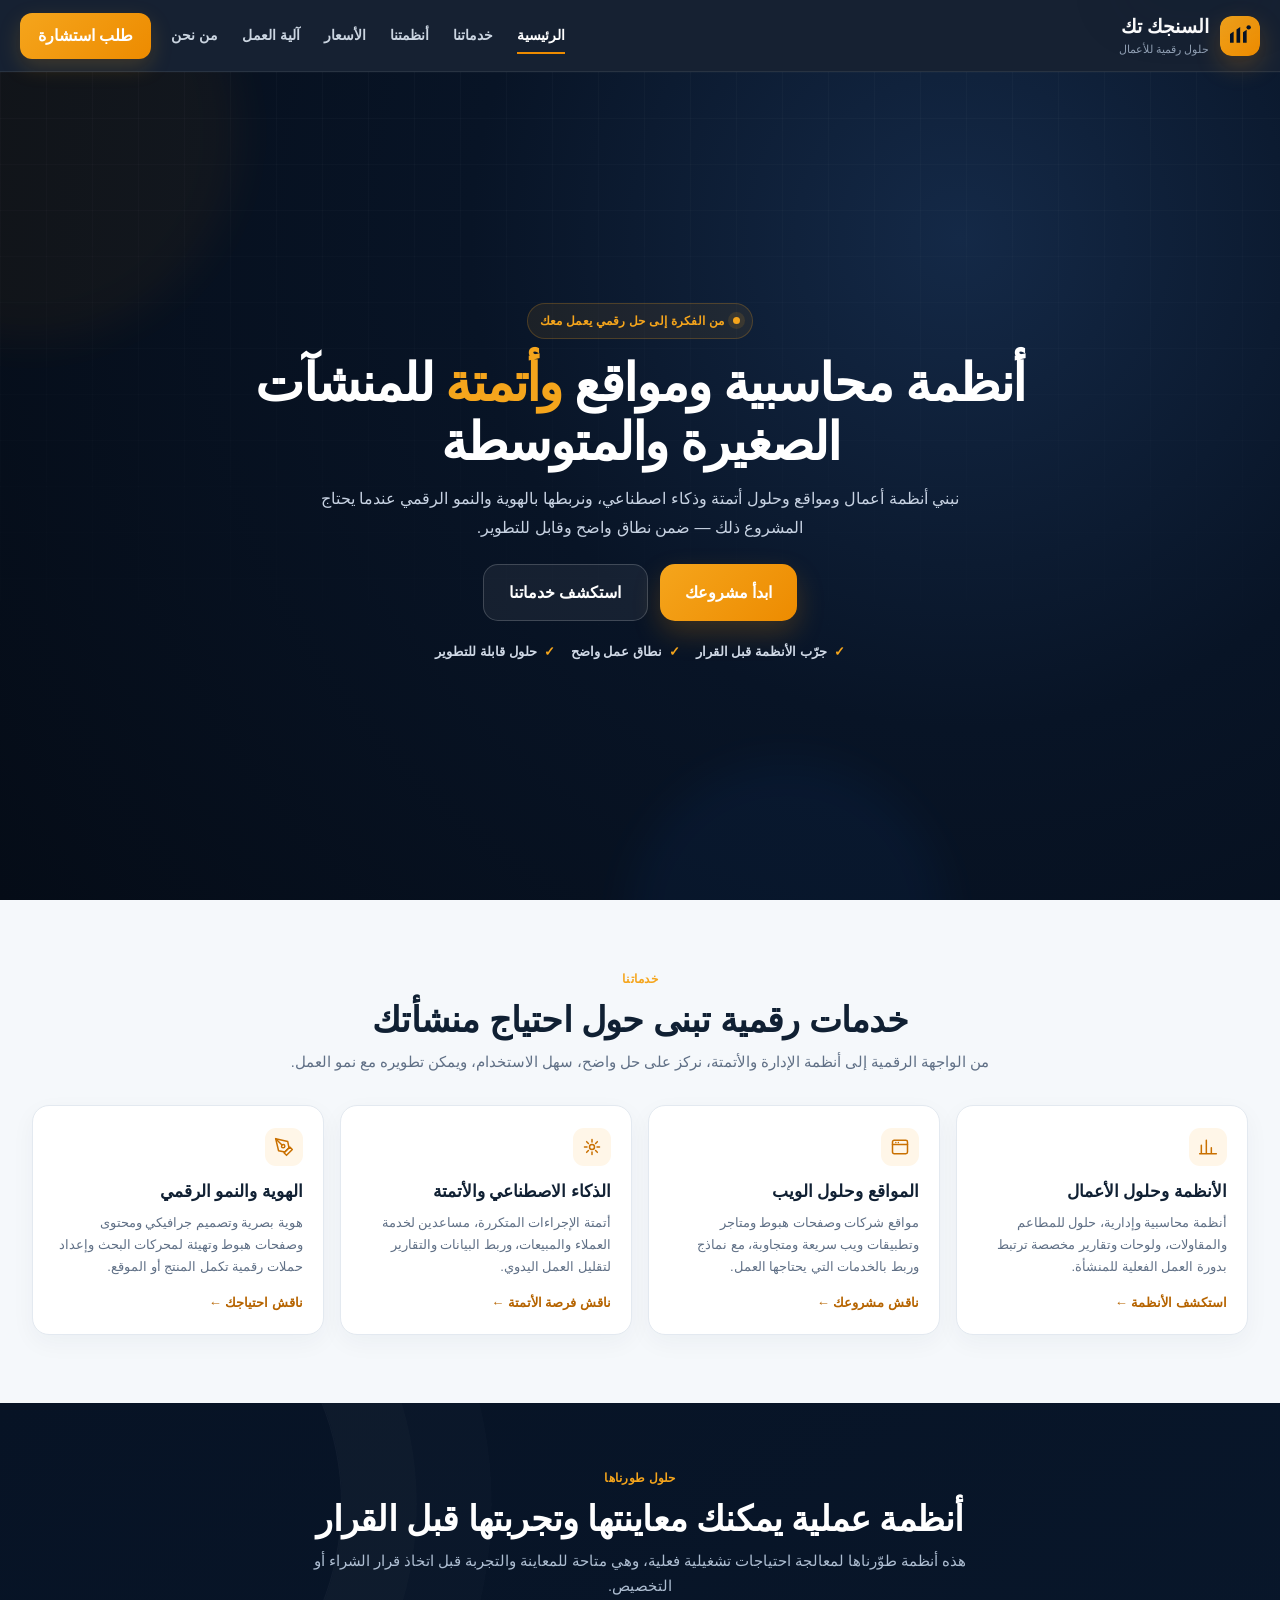
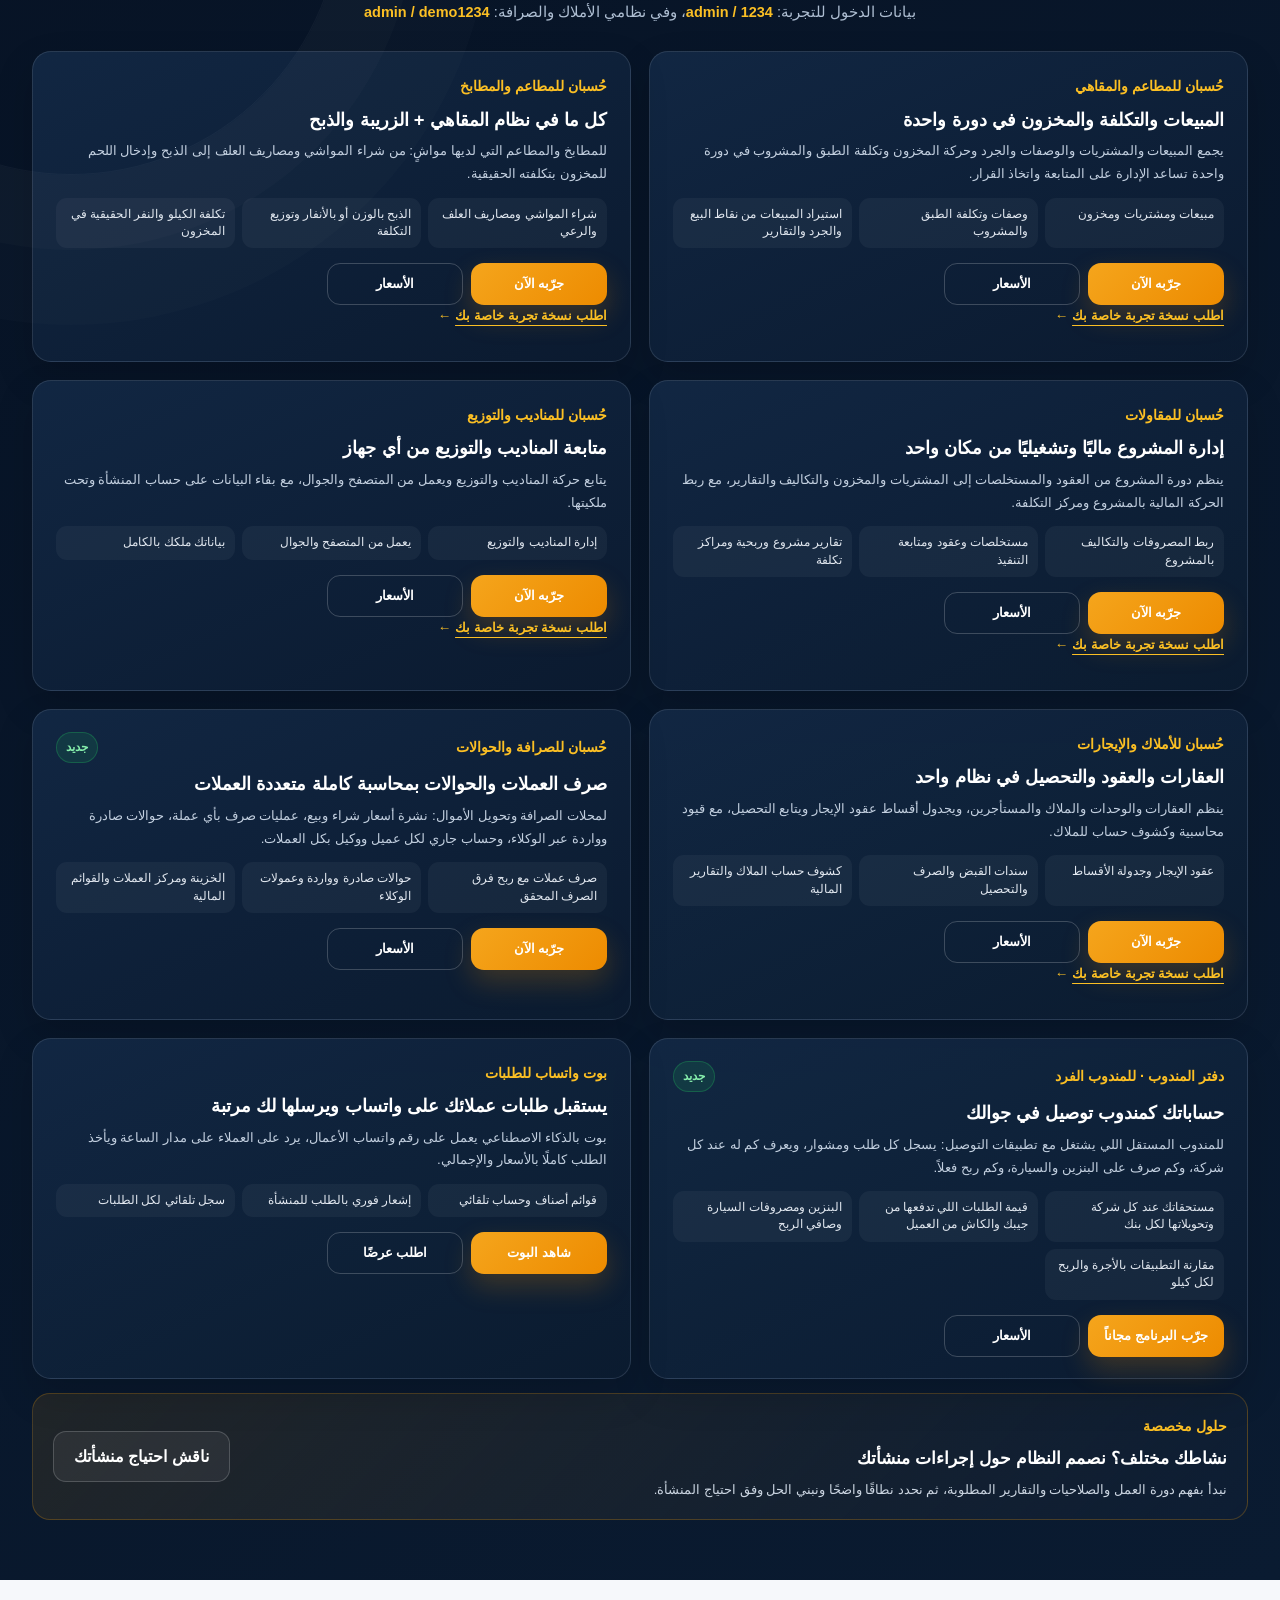
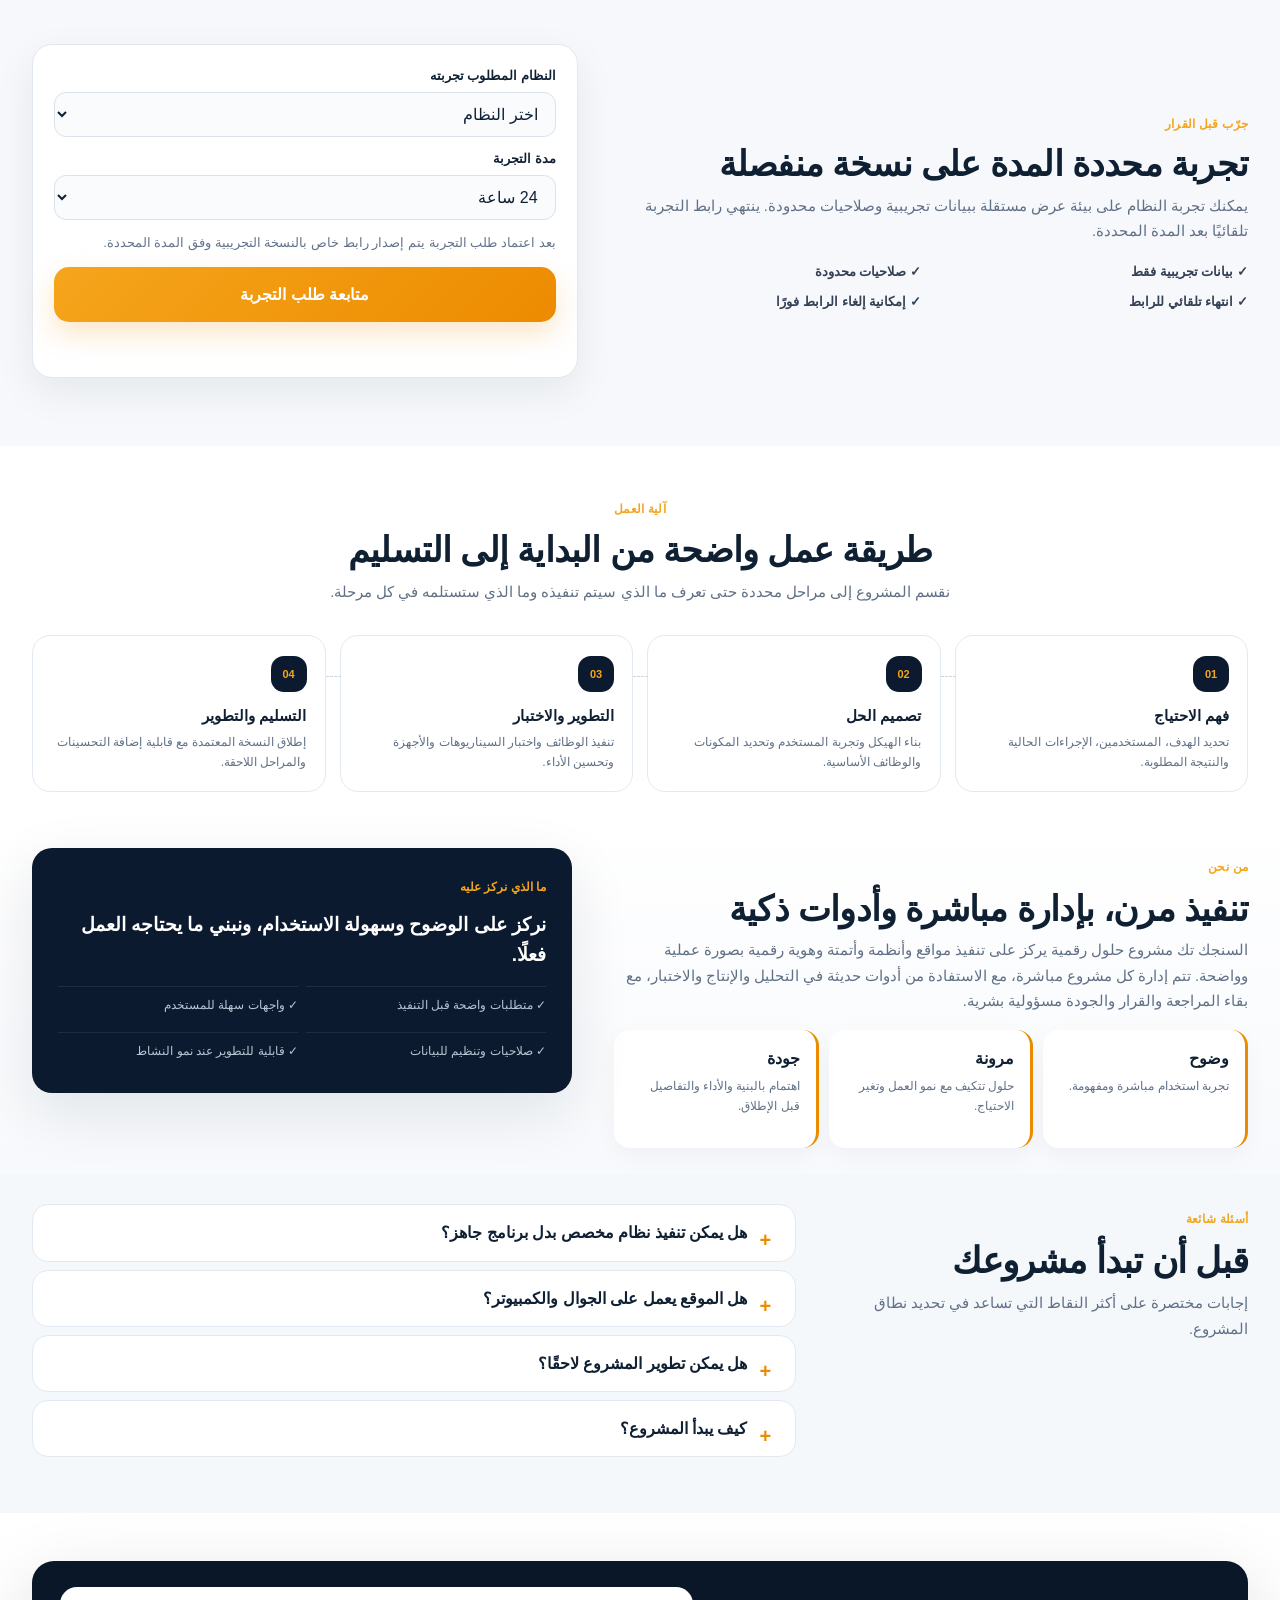
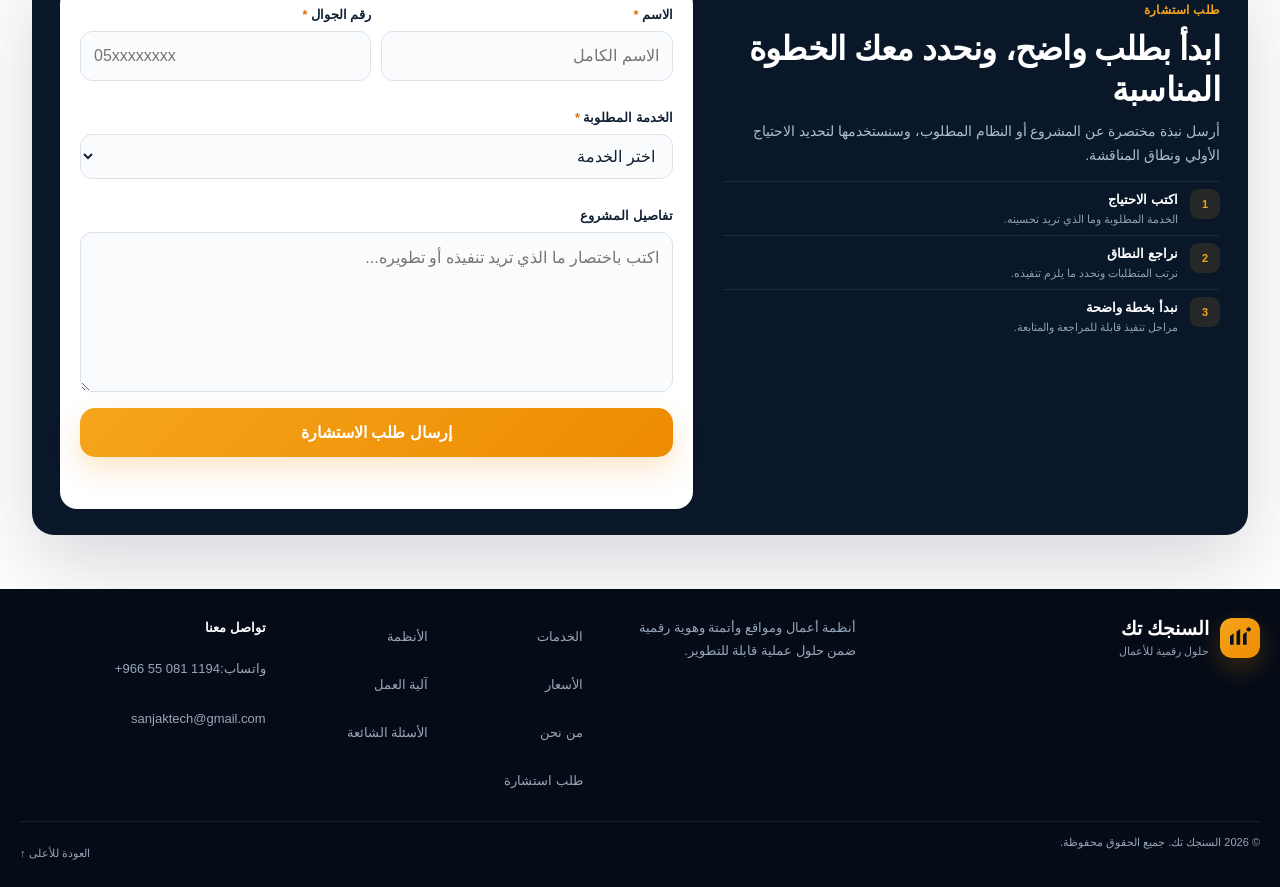
==== commit fbd68855: "تصحيح شروط الاستضافة: لا اشتراك سنوي للنسخة الاحترافية، والنسخ الأساسية مستضافة من جهتنا Co-Authored" ====
--- a/index.html
+++ b/index.html
@@ -18,7 +18,7 @@
 
   <title>أنظمة محاسبية ومواقع للمنشآت بدون اشتراك | السنجك تك</title>
   <link rel="icon" href="data:image/svg+xml,%3Csvg xmlns='http://www.w3.org/2000/svg' viewBox='0 0 64 64'%3E%3Crect width='64' height='64' rx='16' fill='%23081426'/%3E%3Cpath d='M18 44V30l6-4v18h-6Z' fill='%23f5a51c'/%3E%3Cpath d='M28 44V24l6-4v24h-6Z' fill='%23f5a51c'/%3E%3Cpath d='M38 44V28l6-4v20h-6Z' fill='%23f5a51c'/%3E%3Ccircle cx='46' cy='19' r='3.4' fill='%23f5a51c'/%3E%3C/svg%3E">
-  <link rel="stylesheet" href="styles.css?v=20261126c">
+  <link rel="stylesheet" href="styles.css?v=20261127a">
   <link rel="canonical" href="https://sanjaktech.com/">
   <meta property="og:url" content="https://sanjaktech.com/">
   <meta property="og:image" content="https://sanjaktech.com/store-files/og-image.jpg">
@@ -212,7 +212,7 @@
             <ul>
               <li>إدارة المناديب والتوزيع</li>
               <li>يعمل من المتصفح والجوال</li>
-              <li>البيانات على حسابك وتحت ملكيتك</li>
+              <li>بياناتك ملكك بالكامل</li>
             </ul>
             <div class="system-actions">
               <a class="btn btn-primary" href="https://script.google.com/macros/s/AKfycbyXqBjZFYX_xv0D9qLLPnta4K4T88Ul_C9mqfCV6mcG3LrYjmt0I2rhHLSuBpyeIpQc/exec?demoToken=a00a017b442832b258b6453e68afa9c61937f5160741b7461e703e5df79d2810" target="_blank" rel="noopener">جرّبه الآن</a>
